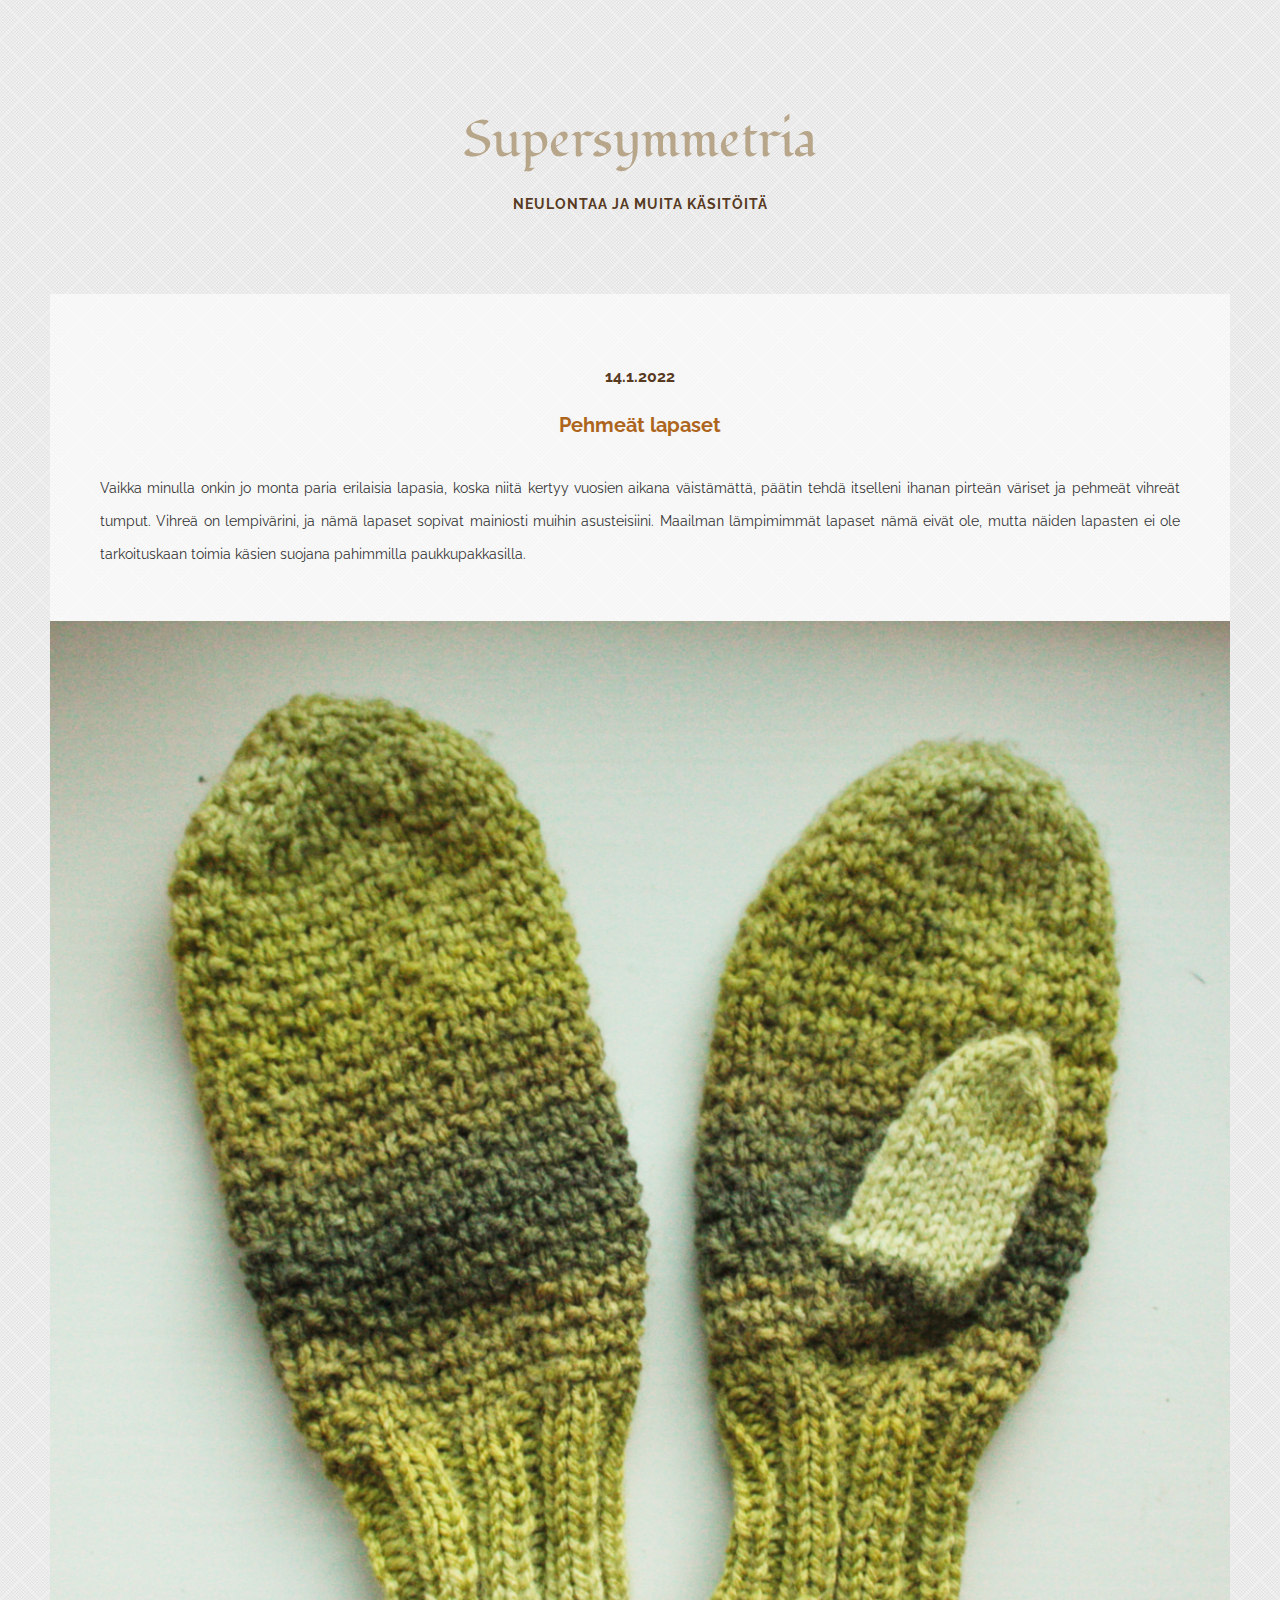
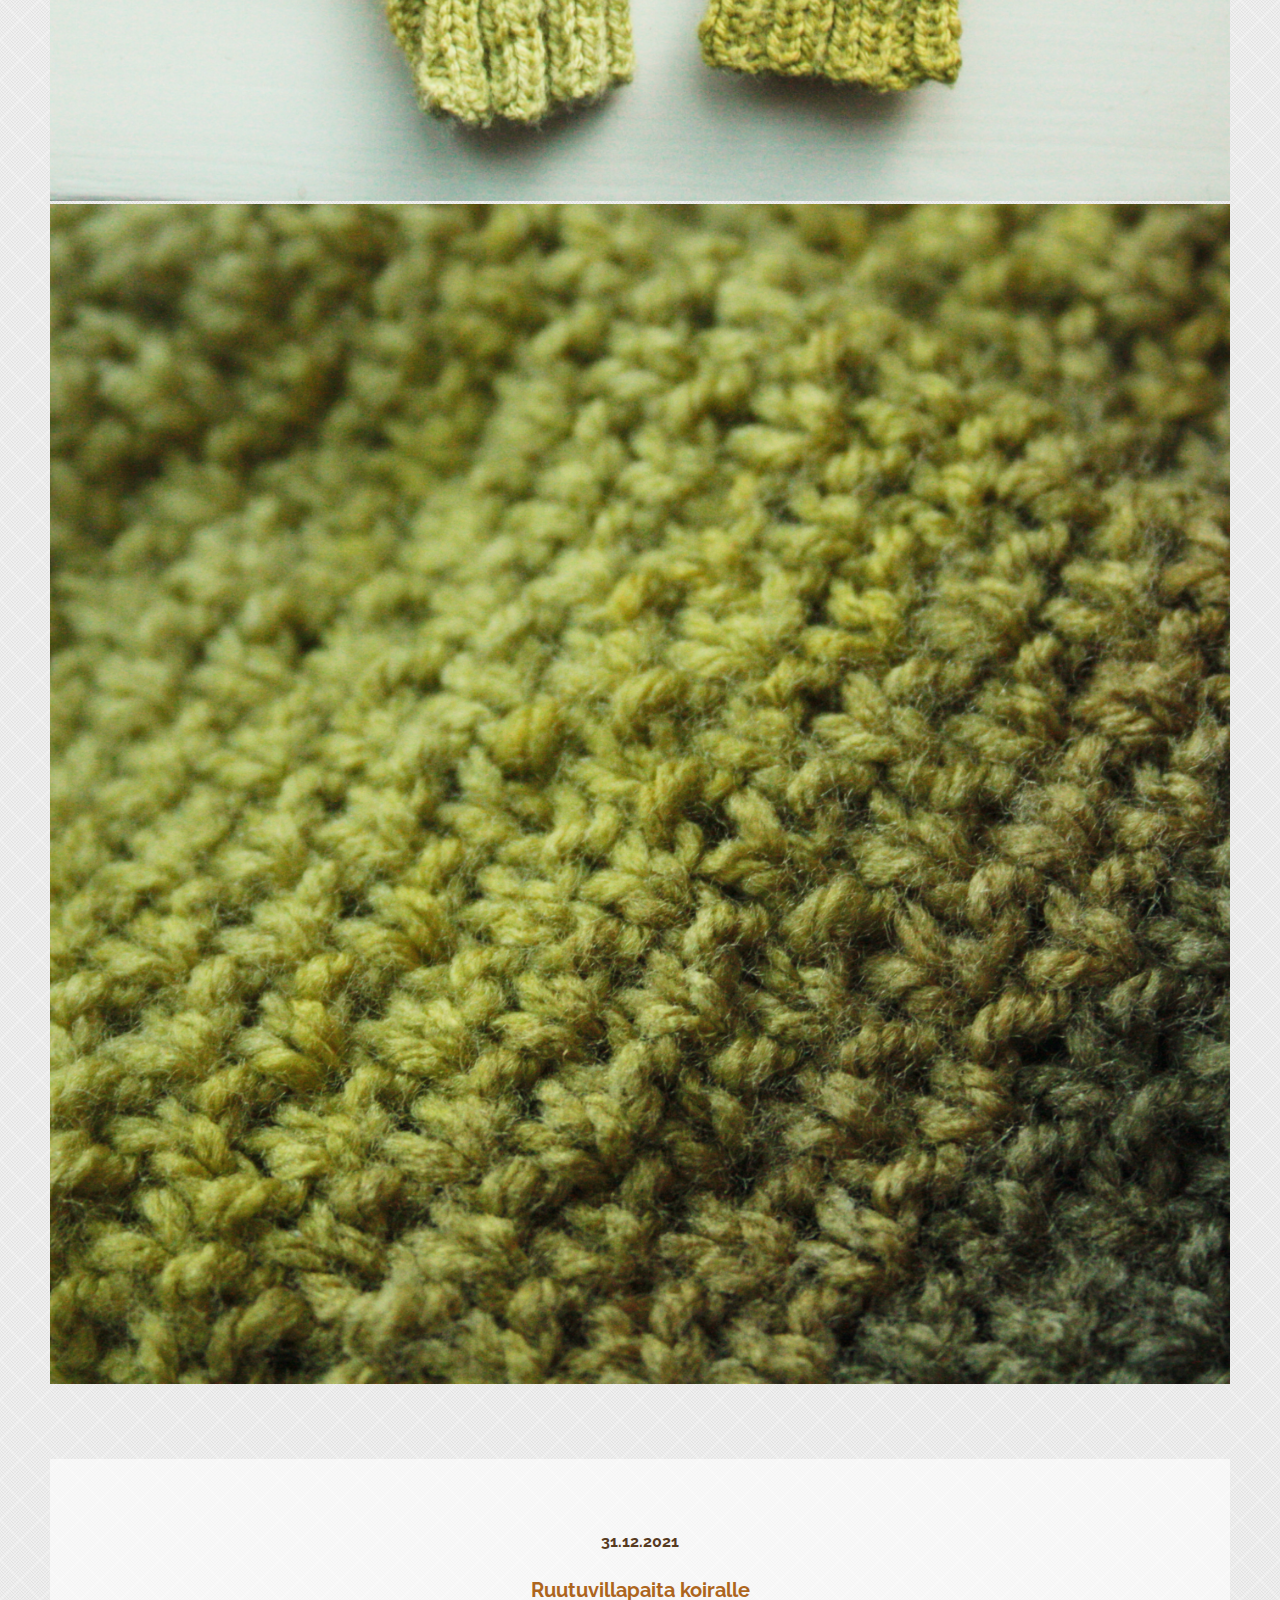
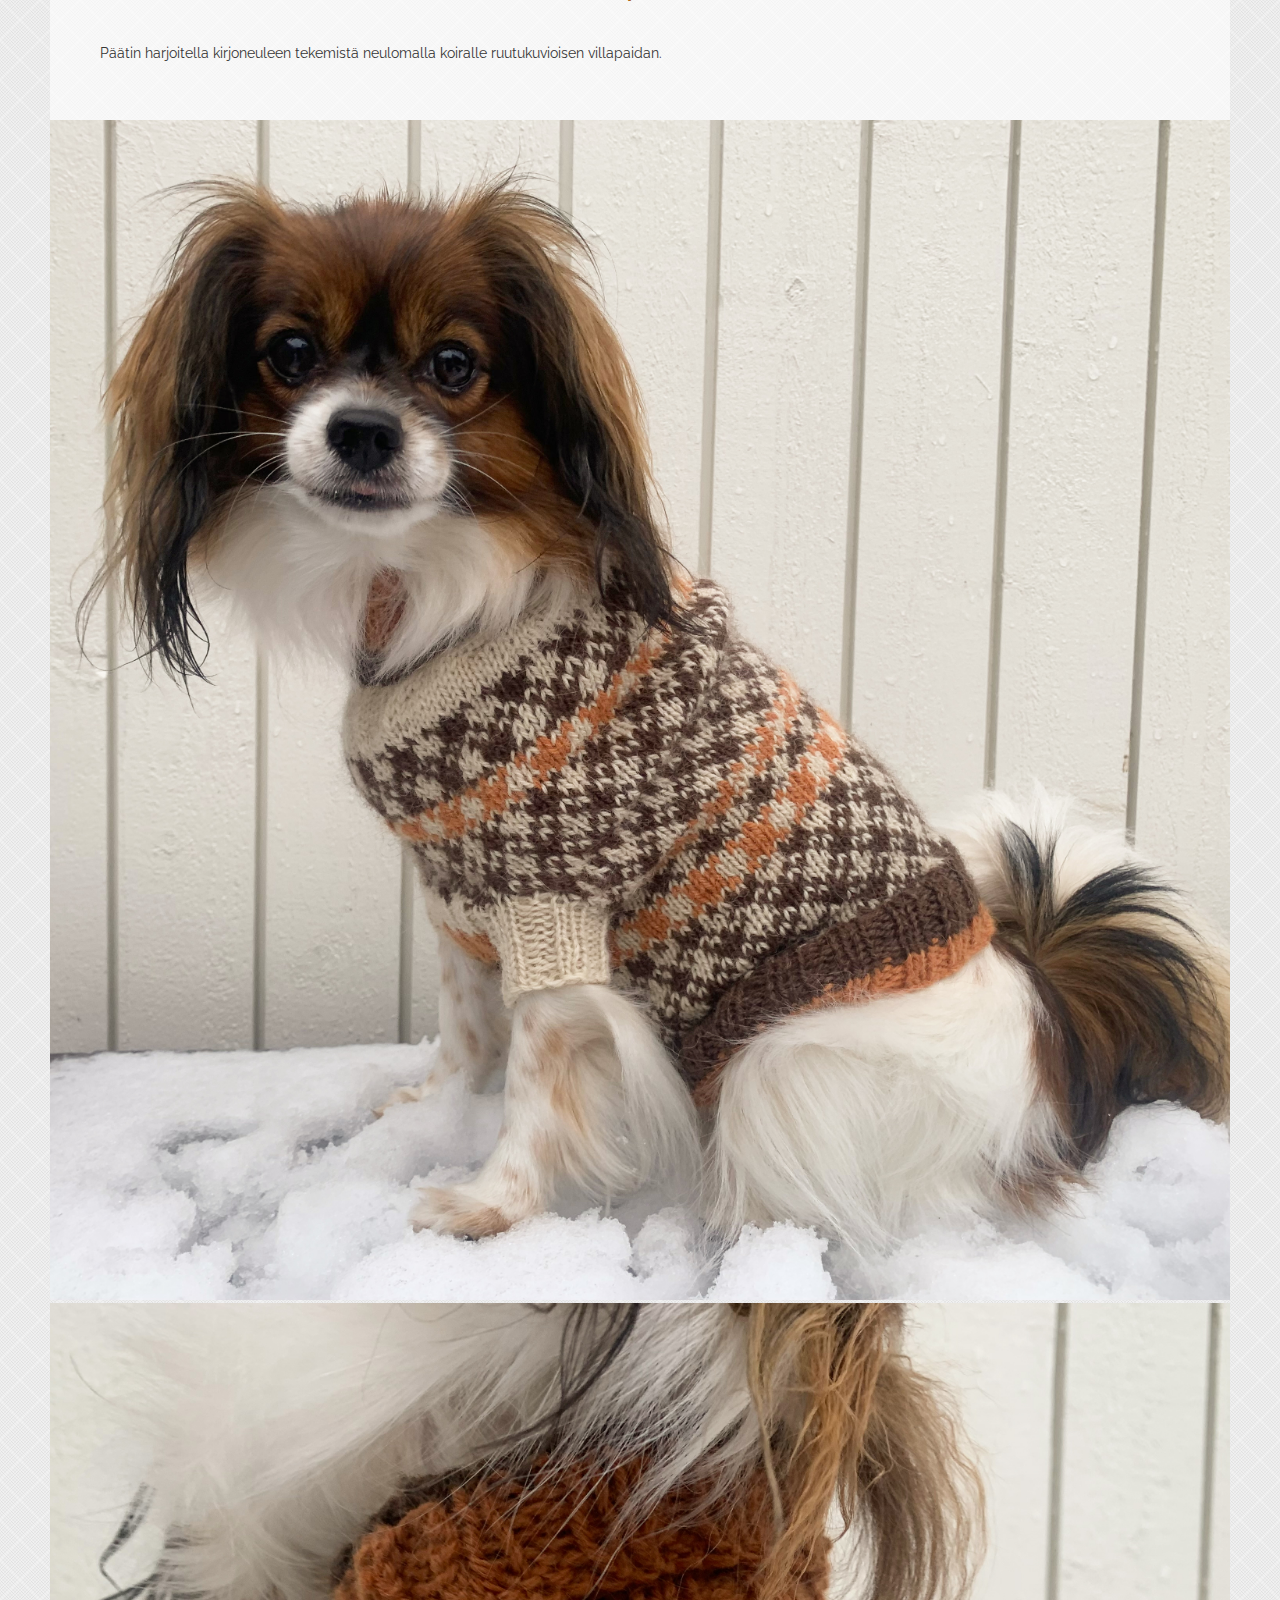
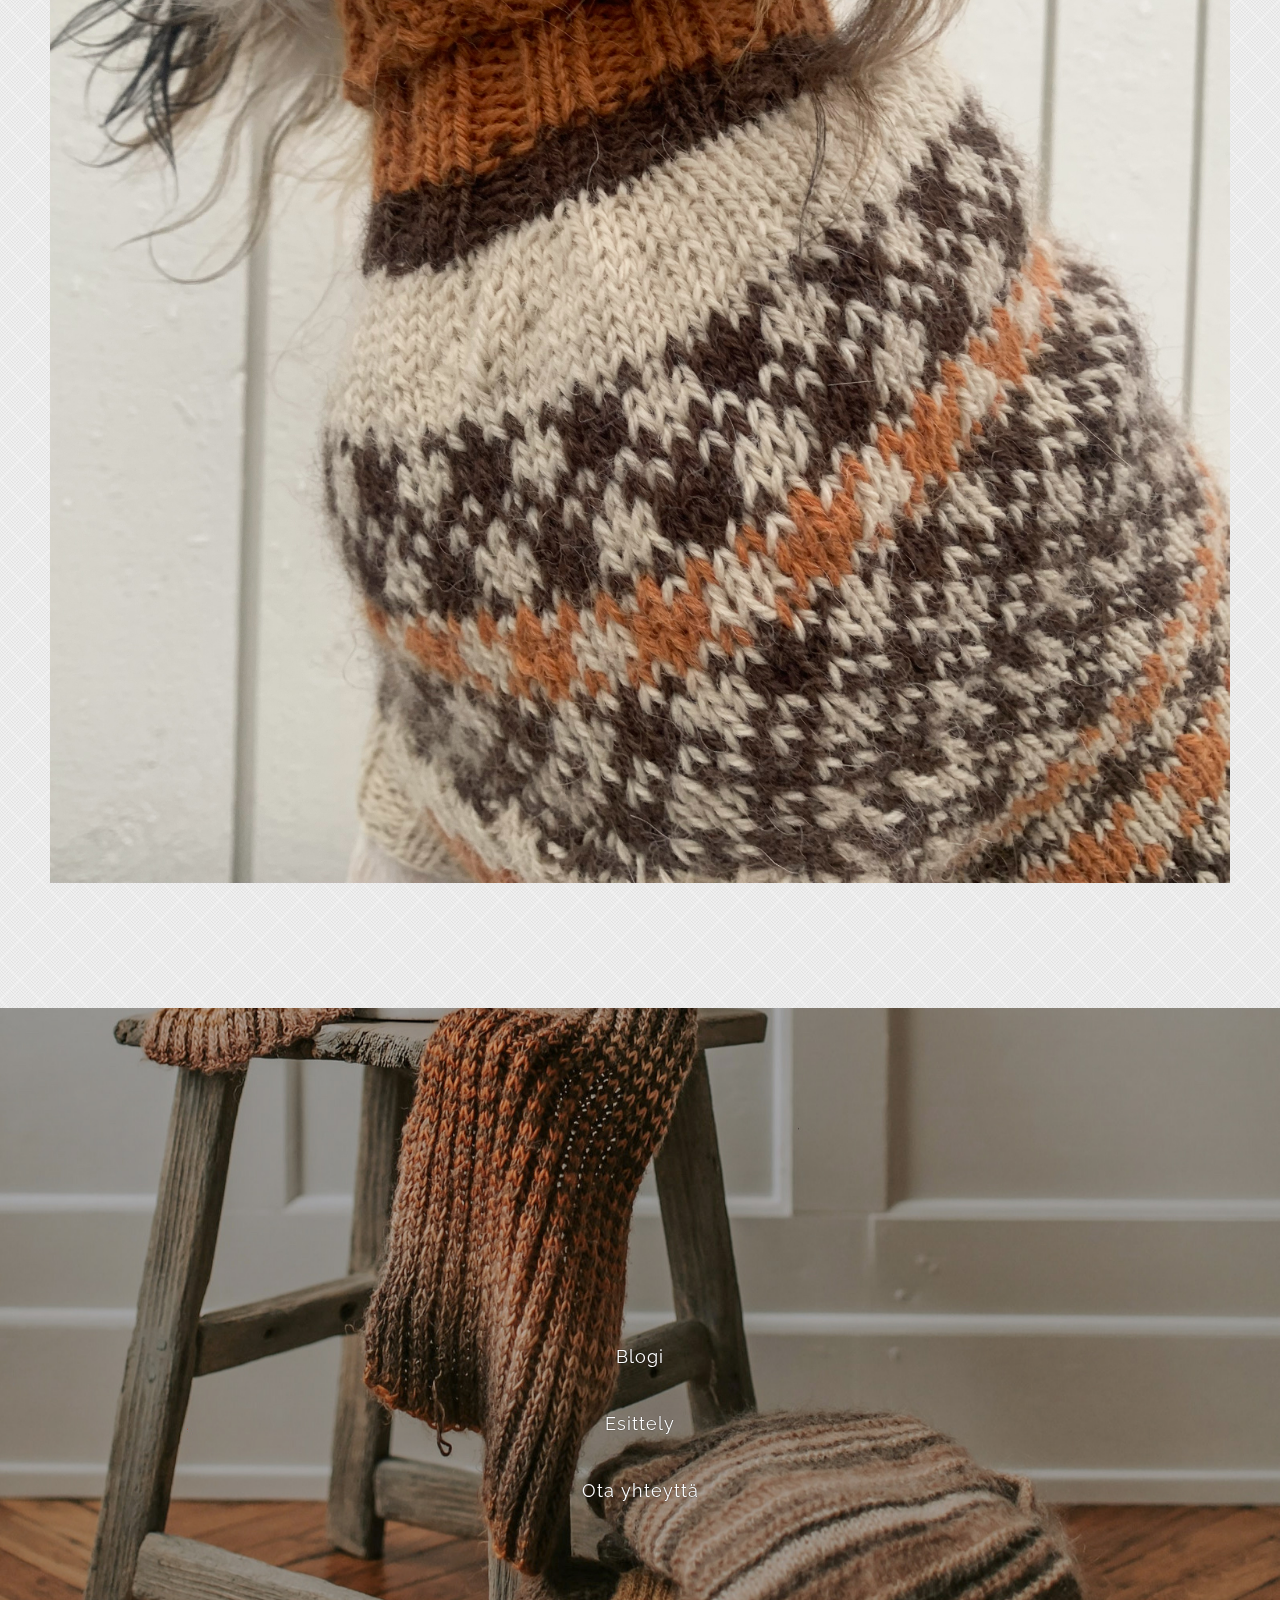
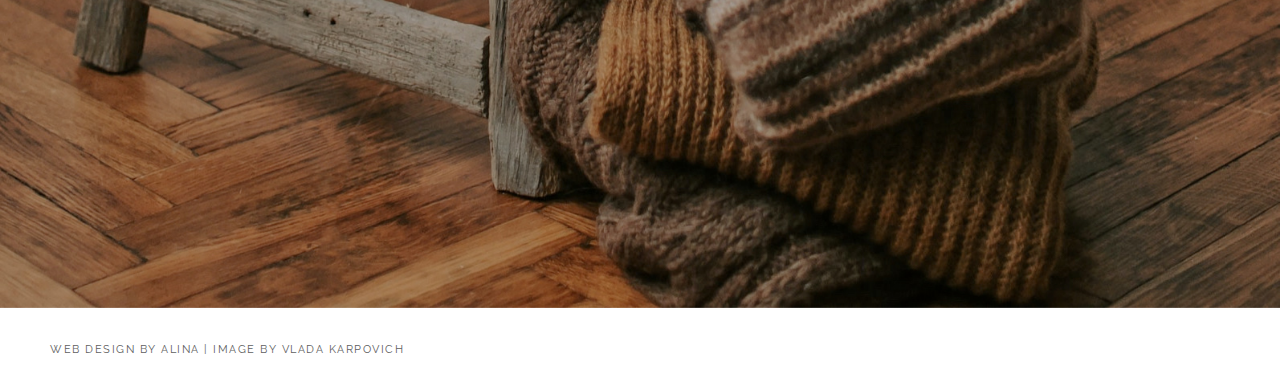
==== index.html @ 0f614971 "Lapaset lisätty" ====
<!DOCTYPE html>
<html>
<head>
  <meta charset="utf-8">
    <title>Supersymmetria</title>
        <meta name="viewport" content="width=device-width, initial-scale=1.0">
        <link rel="stylesheet" href="https://stackpath.bootstrapcdn.com/bootstrap/4.1.0/css/bootstrap.min.css" integrity="sha384-9gVQ4dYFwwWSjIDZnLEWnxCjeSWFphJiwGPXr1jddIhOegiu1FwO5qRGvFXOdJZ4" crossorigin="anonymous">

        <!-- Bootstrap core CSS -->
        <link href="vendor/bootstrap/css/bootstrap.min.css" rel="stylesheet">
        <link rel="stylesheet" type="text/css" href="style.css">

        <!-- Fonts from Google Fonts -->
        <link href="https://fonts.googleapis.com/css2?family=Raleway:wght@300&display=swap" rel="stylesheet">
        <link href="https://fonts.googleapis.com/css2?family=Yeseva+One&display=swap" rel="stylesheet">
        <link href="https://fonts.googleapis.com/css2?family=Fondamento&display=swap" rel="stylesheet">

</head>
<body>


  <article>

      <div class="container-fluid">

          <div class="row">

            <div class="mob col-md-12">
              <ul>
                <li><a href="https://alinaenni.github.io/supersymmetria/">Blogi</a></li><li><a href="https://alinaenni.github.io/supersymmetria/esittely.html">Esittely</a></li><li><a href="https://alinaenni.github.io/supersymmetria/yhteys.html">Ota yhteyttä</a></li>
              </ul>
            </div>

              <div class="col-md-8 surround">

                <div class="title-box">
                        <h1>Supersymmetria</h1>
                        <h2>neulontaa ja muita käsitöitä</h2>
                </div>

                  <div class="content-section">

                    <div class="contentbox">

                    <h3>14.1.2022</h3>
                    <h1><a href="">Pehmeät lapaset</a></h1>

                    Vaikka minulla onkin jo monta paria erilaisia lapasia, koska niitä kertyy vuosien aikana väistämättä,
                    päätin tehdä itselleni ihanan pirteän väriset ja pehmeät vihreät tumput. Vihreä on lempivärini, ja nämä
                    lapaset sopivat mainiosti muihin asusteisiini. Maailman lämpimimmät lapaset nämä eivät ole, mutta
                    näiden lapasten ei ole tarkoituskaan toimia käsien suojana pahimmilla paukkupakkasilla.

                  </div>
                  <div class="row pics">
                      <div class="picbox col-md-6"><img src="mitts1.jpg"></div>
                      <div class="picbox col-md-6"><img src="mitts2.jpg"></div>
                  </div>


                    <div class="contentbox">
                    <h3>31.12.2021</h3>
                    <h1><a href="">Ruutuvillapaita koiralle</a></h1>

                    Päätin harjoitella kirjoneuleen tekemistä neulomalla koiralle ruutukuvioisen villapaidan.

                  </div>
                  <div class="row pics">
                      <div class="picbox col-md-6"><img src="dog1.jpg"></div>
                      <div class="picbox col-md-6"><img src="dog2.jpg"></div>
                  </div>


                  <!--<div class="contentbox new">
                    <h3>20.12.2021</h3>
                    <h1>Ensimmäiset kirjoneulesukkani</h1>
                    Lorem ipsum dolor sit amet, omnes singulis ne eos. Salutatus honestatis ad pri, te pri adhuc
                    feugait eloquentiam, vero iudicabit assueverit ut cum. At nec splendide maiestatis complectitur,
                    viderer disputationi quo ad. Usu vidit apeirian at. Et eros invenire eos, pro mandamus intellegam
                    ut. Veniam equidem consetetur vis no, eos odio deseruisse ne. Pro alii sint te, id his audiam
                    nusquam. Dicit assentior dissentias ad pri, ius te civibus
                    petentium elaboraret, nonumes suavitate euripidis at mel.
                  </div>
                  <div class="row pics">
                      <div class="picbox col-md-6"><img src="green.jpg"></div>
                      <div class="picbox col-md-6"><img src="greentwo.jpg"></div>
                  </div>-->


                  <!--<div class="contentbox new">
                    <h3>10.10.2021</h3>
                    <h1>Muurahaisenpolkua sukanvarressa</h1>

                    Nämä sukat tein syntymäpäivälahjaksi, joten yritin parhaani olla mahdollisimman huolellinen
                    tiukasta aikataulusta huolimatta.

                    <h4 class="button">Lue lisää</h4>

                    <p class="this">
                      Väriksi valikoitui mukavan tumma vihreä sävy, ja lankana oli Novitan
                      Isoveli (puikkosuositus 5-6). Sukkien resoriksi tein helppoa ja perinteistä joustinneuletta, ja sitten
                      aloitin tekemään varteen muurahaisenpolkua. Kyseinen pintaneule on yksinkertaisempaa toteuttaa kuin uskoisikaan,
                      ja lopputuloksena on hauskalta näyttävä röpölöinen pinta, joka kiinnittää katseen. Kantapää on näissä sukissa
                      vahvistettua neuletta, ja muurahaisenpolku jatkuu sukkien päälliosassa varpaisiin asti. Itse olen todella
                      tyytyväinen sukkien väriin ja muurahaisenpolkuuni, ja sukat taisivat olla mieluinen lahja myös syntymäpäiväsankarille.
                    </p>

                  </div>-->

                  <!--<div class="row pics">
                      <div class="picbox col-md-6"><img src="green.jpg"></div>
                      <div class="picbox col-md-6"><img src="greentwo.jpg"></div>
                  </div>-->

                  </div>
              </div>


                <div class="col-md-4 collapse show">

                  <div class="sidebar-section">

                  <div class="sidebar-item">
                    <div class="make-me-sticky">

                      <nav class="navbar navbar-expand-md">
                          <div class="navi collapse navbar-collapse">
                            <ul>
                              <li><a href="https://alinaenni.github.io/supersymmetria/">Blogi</a></li>
                              <li><a href="https://alinaenni.github.io/supersymmetria/esittely.html">Esittely</a></li>
                              <li><a href="https://alinaenni.github.io/supersymmetria/yhteys.html">Ota yhteyttä</a></li>
                            </ul>
                          </div>
                      </nav>

                    </div>
                  </div>

                </div>
              </div>


          </div>
      </div>

  </article>

  <footer>
  Web design by <a href="https://alinaenni.github.io/hello/" target="_blank">Alina</a>
  | Image by <a href="https://www.pexels.com/@vlada-karpovich" target="_blank">Vlada Karpovich</a>

  </footer>
<!-- Note: The sticky sidebar framework of this design is Copyright (c) 2020 by Nicholas Cerminara
(https://codepen.io/ncerminara/pen/eKNROb)

Permission is hereby granted, free of charge, to any person obtaining a copy of this software and associated
documentation files (the "Software"), to deal in the Software without restriction, including without limitation
the rights to use, copy, modify, merge, publish, distribute, sublicense, and/or sell copies of the Software,
and to permit persons to whom the Software is furnished to do so, subject to the following conditions:
The above copyright notice and this permission notice shall be included in all copies or substantial portions
of the Software. THE SOFTWARE IS PROVIDED "AS IS", WITHOUT WARRANTY OF ANY KIND, EXPRESS OR IMPLIED, INCLUDING
BUT NOT LIMITED TO THE WARRANTIES OF MERCHANTABILITY, FITNESS FOR A PARTICULAR PURPOSE AND NONINFRINGEMENT.
IN NO EVENT SHALL THE AUTHORS OR COPYRIGHT HOLDERS BE LIABLE FOR ANY CLAIM, DAMAGES OR OTHER LIABILITY,
WHETHER IN AN ACTION OF CONTRACT, TORT OR OTHERWISE, ARISING FROM, OUT OF OR IN CONNECTION WITH THE SOFTWARE
OR THE USE OR OTHER DEALINGS IN THE SOFTWARE.-->

<script src="https://ajax.googleapis.com/ajax/libs/jquery/3.5.1/jquery.min.js"></script>
<script>
$(document).ready(function(){
  $(".button").click(function(){
    $(".this").slideToggle();
  });
});
</script>

</body>
</html>
---- style.css ----
/* Background patterns from Toptal Subtle Patterns */

body {
  background-image:url('check.png');
  background-repeat: repeat;
  background-size: 40px;
  font-family: 'Raleway', sans-serif;
  font-size: 14px;
  margin: auto;
  padding: 0px;
  box-sizing: border-box;
}
.this {
  display: none;
}
.pics {
  margin: 0 0 8vh 0;
  padding: 0px;
}
.picbox {
  padding: 0px;
  box-sizing: border-box;
}
.picbox img {
  width: 100%;
}
strong {
  color: #ad651d;
}
a {
  color: #14613c;
  text-decoration: none;
}
a:hover {
  text-decoration: none;
  color: #14613c;
}
.collapse {
  padding: 0px;
}
.show {
  padding: 0px;
}
.sidebar-section {
  background-image:url('statue.jpg');
  background-repeat: no-repeat;
  background-size: cover;
  background-position: bottom;
  width: 100%;
  height: 100vh;
  left: 0;
  top: 0;
  right: 0;
  padding: 0px;
  position: -webkit-sticky;
  position: sticky;
  box-sizing: border-box;
}
.sidebar-item {
  position: absolute;
	top: 0;
	left: 0;
	width: 100%;
  height: 100%;
  color: #4d4d4d;
  padding: 0px;

	/* Position the items */
	// &:nth-child(2) { top: 25%; }
	// &:nth-child(3) { top: 50%; }
	// &:nth-child(4) { top: 75%; }
}
.make-me-sticky {
  position: -webkit-sticky;
	position: sticky;
	top: 20vh;
	left: 0;
  padding: 0px;
  box-sizing: border-box;
}
nav.navbar {
  margin: 0px;
  padding: 0px;
  left: 0;
  margin-top: 35vh;
}
.navi ul {
  list-style: none;
  text-align: center;
  width: 100%;
  padding: 0px;
  margin-top: 0vh;
}
.navi li {
  padding: 0px;
  margin: 0px;
}
.navi li a {
  width: 100%;
  display: block;
  text-align: center;
  color: #fff;
  font-size: 1.1rem;
  padding: 23px 0px 23px 0px;
  font-family: 'Raleway';
  text-decoration: none;
  text-transform: none;
  font-weight: normal;
  letter-spacing: 1px;
  -webkit-transition-duration: 0.5s; /* Safari */
  transition-duration: 0.8s;
  text-shadow: 0px 0px 1px #000;
}
.navi li a:hover {
  color: #fff;
  text-decoration: none;
  background: rgba(255,255,255,0.3);
  text-shadow: 0px 0px 1px #000;
}
.surround {
  padding: 0px;
  background: transparent;
  box-sizing: border-box;
  left: 0;
}
.content-section {
  text-align: justify;
  background: transparent;
  box-sizing: border-box;
  padding: 0px 50px 50px 50px;
}
.contentbox {
  background-color: rgba(255,255,255,0.6);
  padding: 50px;
  box-sizing: border-box;
  text-align: justify;
  line-height: 33px;
  color: #363636;
  margin-right: 0px;
  font-weight: normal;
  font-family: 'Raleway';
}
.contentbox.new {
  margin-top: 40px;
}
.contentbox.new.some {
  background-color: #f7ebee;
  background-image:url('net.png');
  background-repeat: repeat;
}
article {
  background: transparent;
  padding: 0px;
  margin: 0px;
  box-sizing: border-box;
}
.title-box {
  text-align: center;
  padding: 70px;
  box-sizing: border-box;
}
.title-box h1 {
  font-family: 'Fondamento', cursive;
  color: #b8a68a;
  font-size: 3.2rem;
  margin-bottom: 20px;
  text-transform: none;
  font-weight: normal;
}
.title-box h2 {
  font-size: 0.9rem;
  font-family: 'Raleway';
  color: #573a1f;
  margin-top: 0px;
  letter-spacing: 1px;
  text-transform: uppercase;
}
.content-section h1 {
  margin-bottom: 30px;
  font-size: 20px;
  font-weight: bold;
  text-transform: none;
  font-family: 'Raleway';
  color: #ad651d;
  text-align: center;
}
.content-section h3 {
  font-size: 16px;
  color: #573a1f;
  font-family: 'Raleway';
  text-align: center;
}
.content-section h4 {
  font-size: 14px;
  text-align: center;
  font-family: 'Raleway';
  font-weight: bold;
  text-transform: uppercase;
  margin-top: 20px;
  margin-bottom: 0px;
  color: #ad651d;
}
h1 a {
  color: #ad651d;
  text-decoration: none;
}
h1 a:hover {
  color: #ad651d;
}
h4 a {
  color: #ad651d;
  text-decoration: underline;
}
h4 a:hover {
  color: #ad651d;
  text-decoration: underline;
}
footer {
  background-color: #fff;
  width: 100%;
  box-sizing: border-box;
  color: #5e5e5e;
  text-align: left;
  padding: 35px 0px 35px 50px;
  bottom: 0px;
  position: relative;
  font-family: 'Raleway', sans-serif;
  text-transform: uppercase;
  font-size: 11px;
  letter-spacing: 1.5px;
}
footer a {
  color: #5e5e5e;
}
footer a:hover {
  color: #5e5e5e;
}
.contentbox.new.some h1 {
  color: #c2b6ba;
}
.mobile {
  display: none;
  width: 0px;
}
.mob {
  display: none;
}
@media only screen and (max-width: 768px) {
.mobile {
    background-color: rgba(0,0,0,0.8);
    display: block;
    width: 100%;
    height: 7%;
    padding: 0.5% 0px 0px 2.5%;
    position: fixed;
    overflow-x: hidden;
    z-index: 1;
    border-bottom: 1px solid rgba(0,0,0,0.2);
  }
  .mob {
    display: block;
    background-color: rgba(255,255,255,0.8);
    padding: 0px;
    text-align: center;
    box-sizing: border-box;
    top: 0px;
    position: sticky;
    position: -webkit-sticky;
    z-index: 1;
  }
  .mob ul {
    background-color: rgba(184,166,138,0.7);
    width: 100%;
    padding: 0px;
    margin: 0px;
  }
  .mob li {
    display: inline-block;
    margin: 0px;
    padding: 20px;
    width: 33%;
  }
  .mob a {
    color: #573a1f;
    font-weight: bold;
    text-transform: none;
    font-size: 1rem;
    letter-spacing: 1px;
  }
  li.normal {
    border-bottom:1px solid rgba(255,255,255,0.05);
  }
  .contentbox {
    padding: 30px;
    box-sizing: border-box;
  }
  .contentbox.new {
    margin-top: 5vh;
  }
  .content-section {
    padding: 0 0 5vh 0;
  }
  .title-box {
    text-align: center;
    padding: 15vh 0 15vh 0;
    box-sizing: border-box;
  }
  .title-box h1 {
    font-size: 3.5rem;
    margin-bottom: 1.2rem;
  }
  .title-box h2 {
    font-size: 1rem;
    letter-spacing: 1px;
  }
  .sidebar-section {
    background-position: center;
    width: 100%;
    height: 60vh;
  }
}
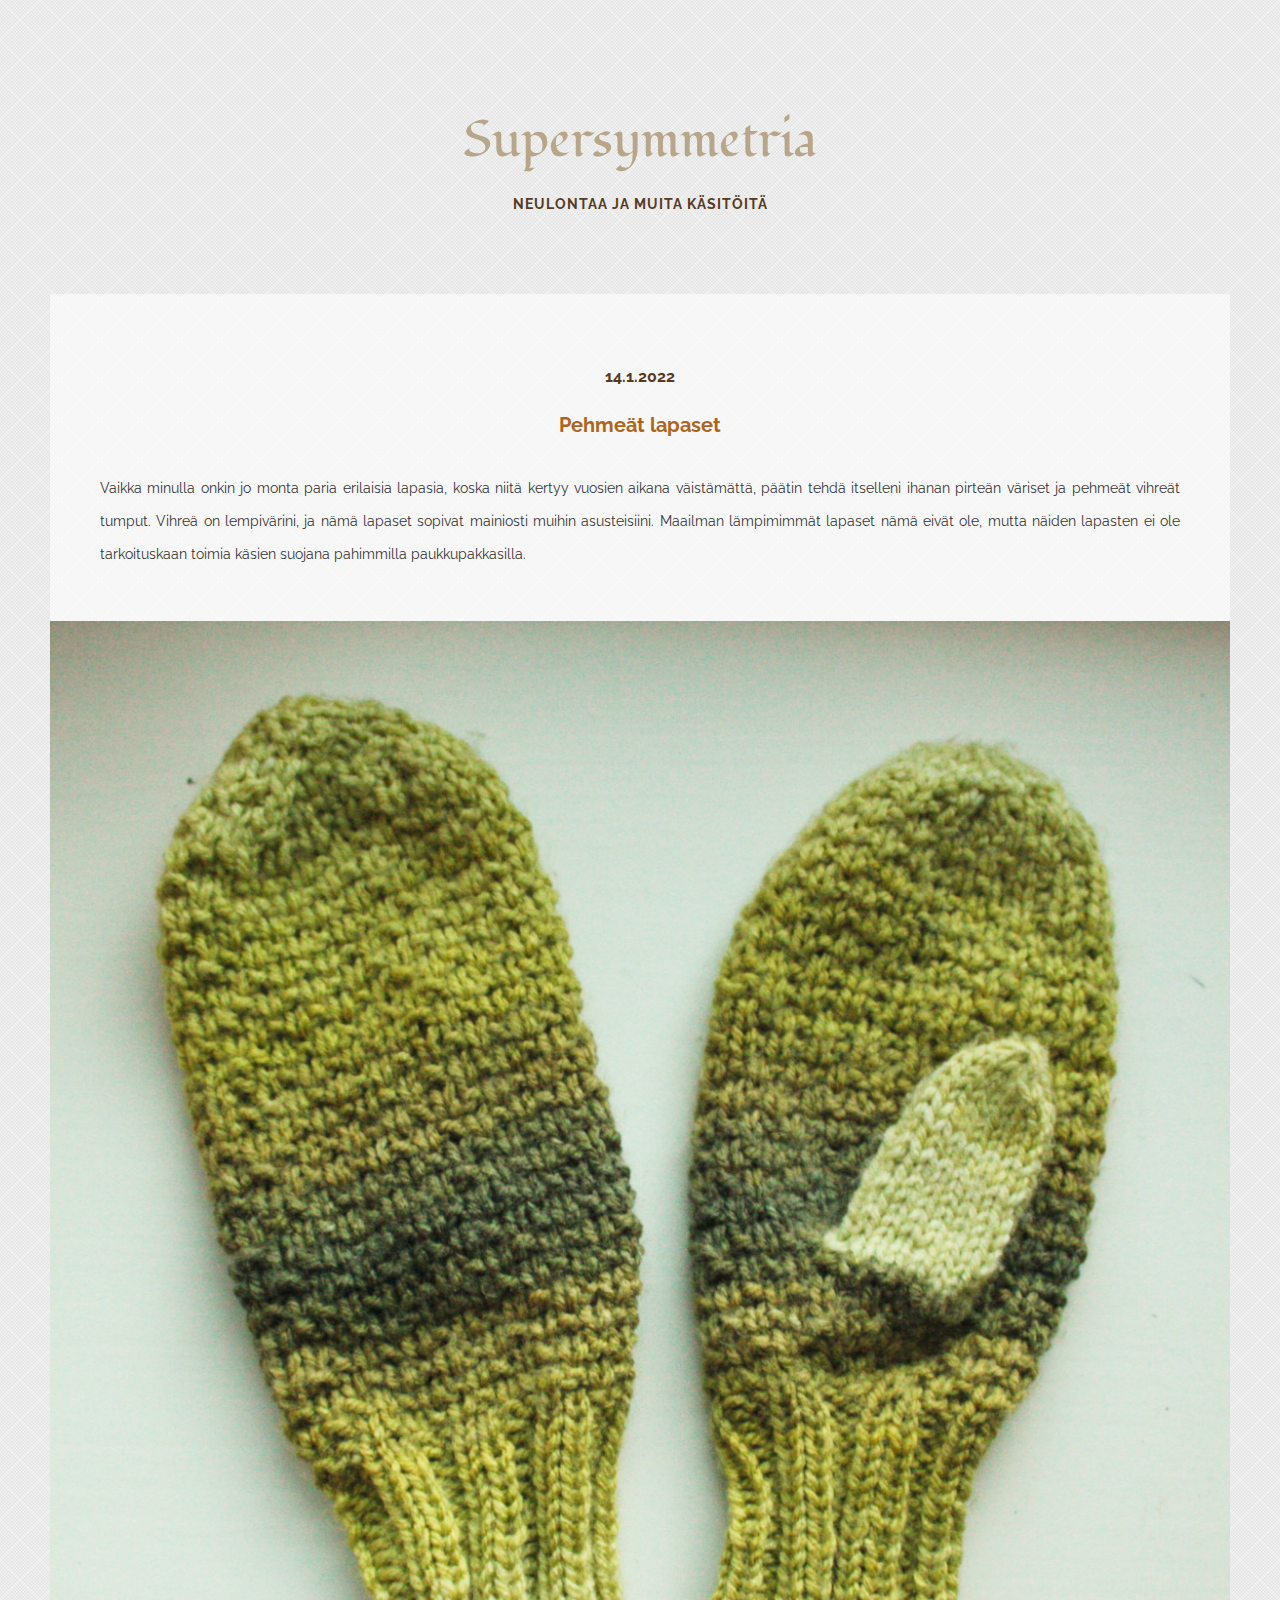
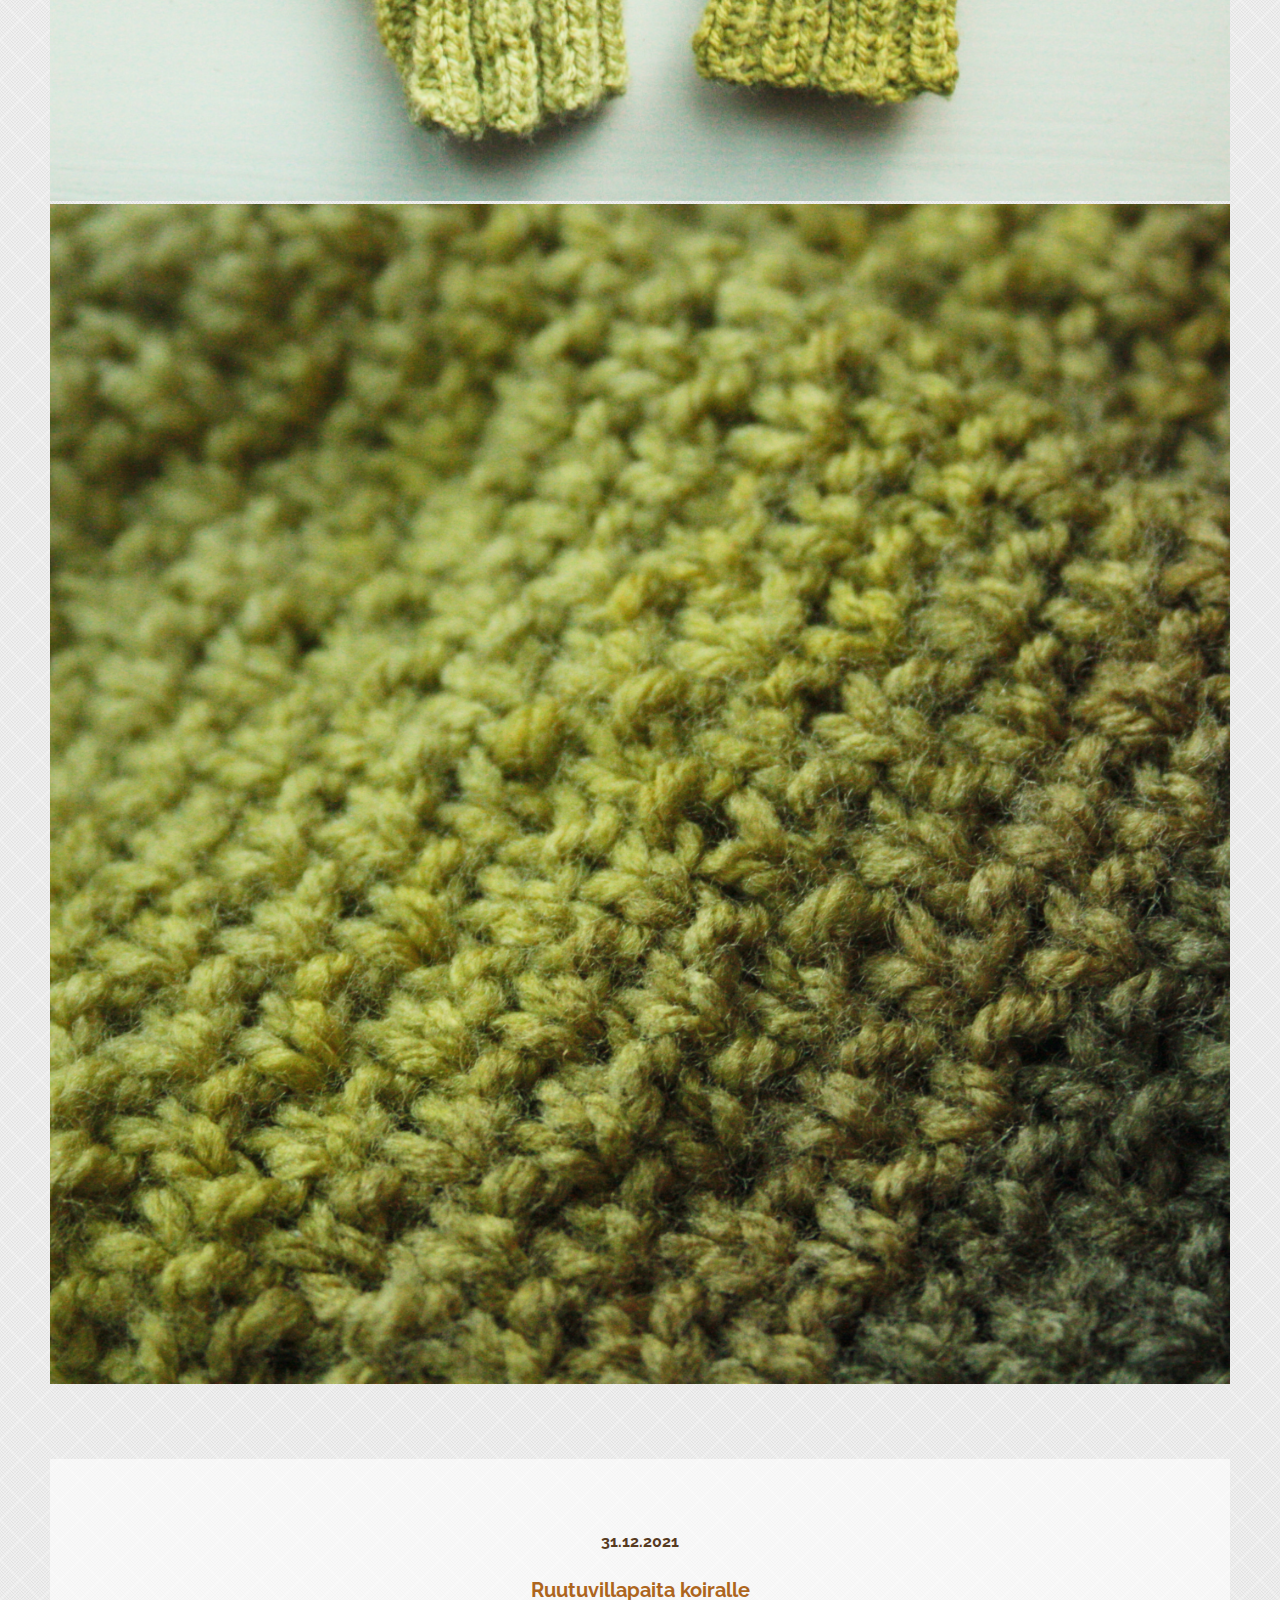
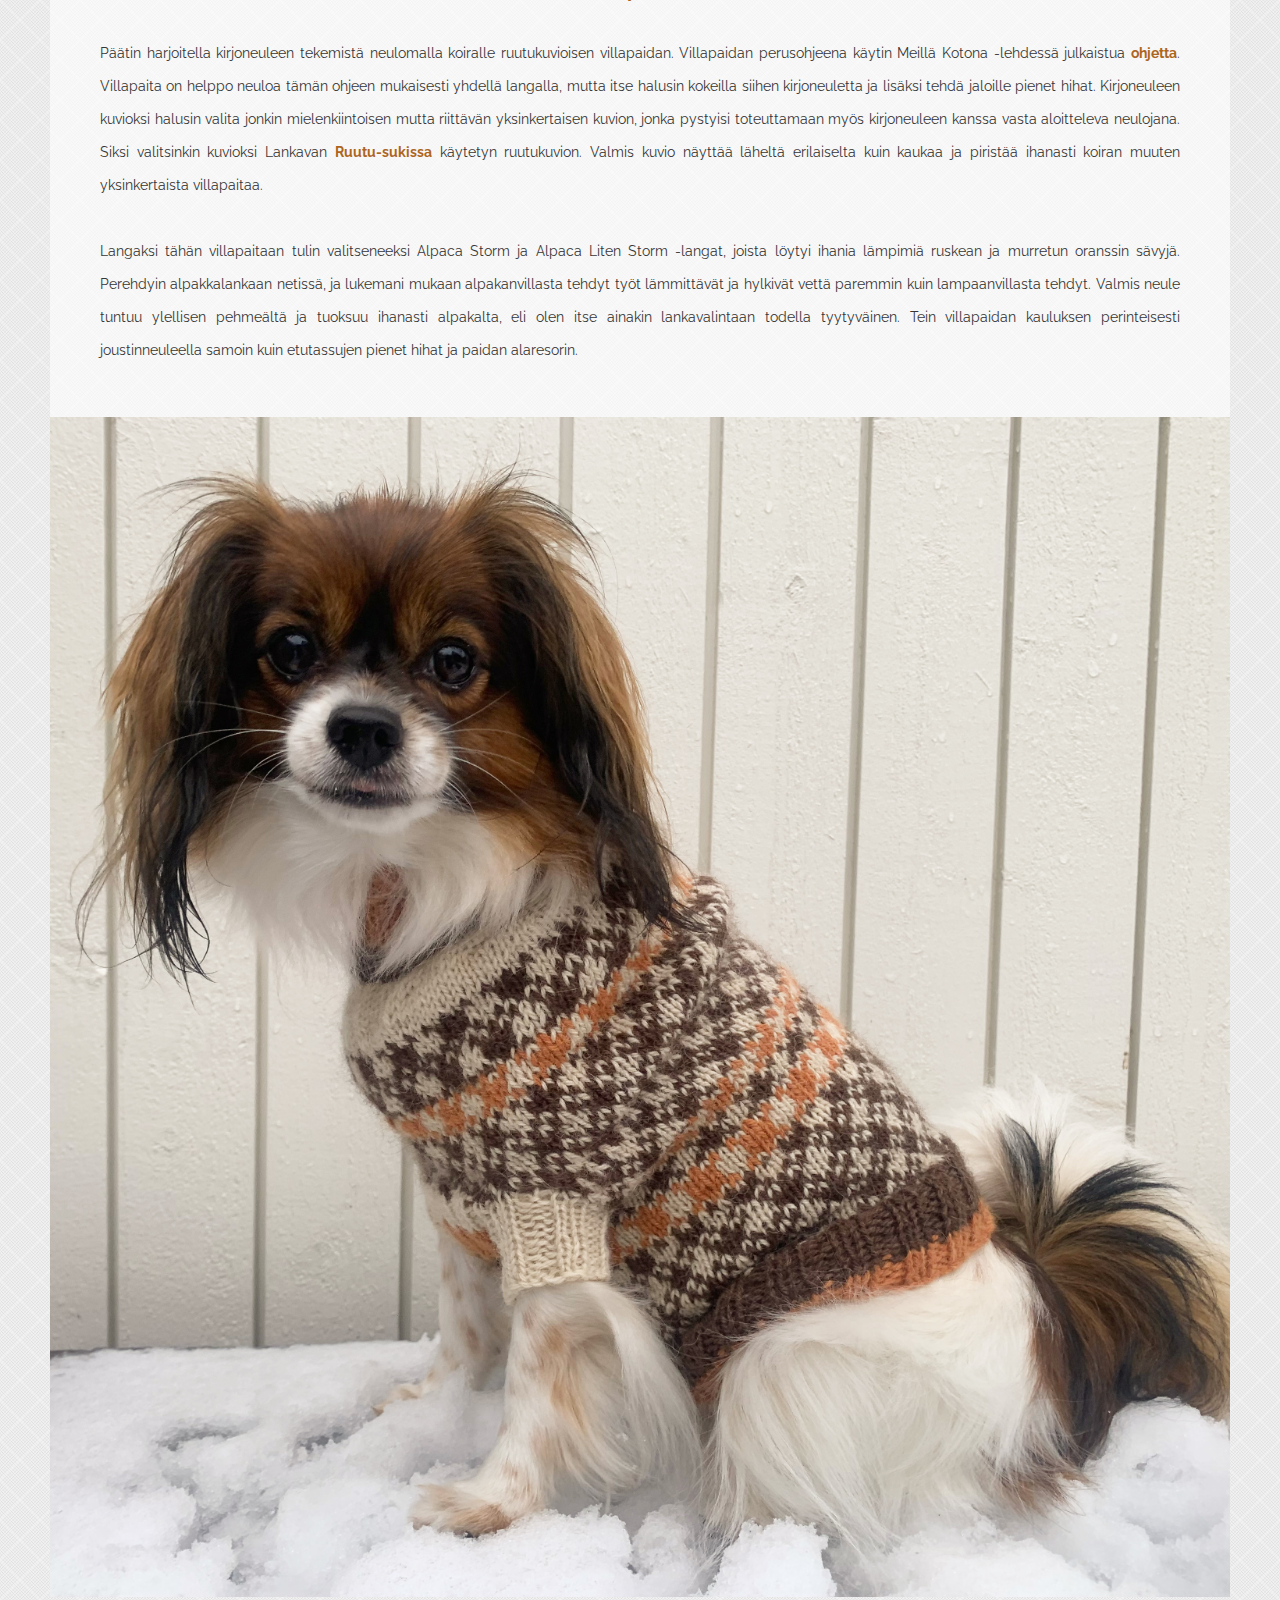
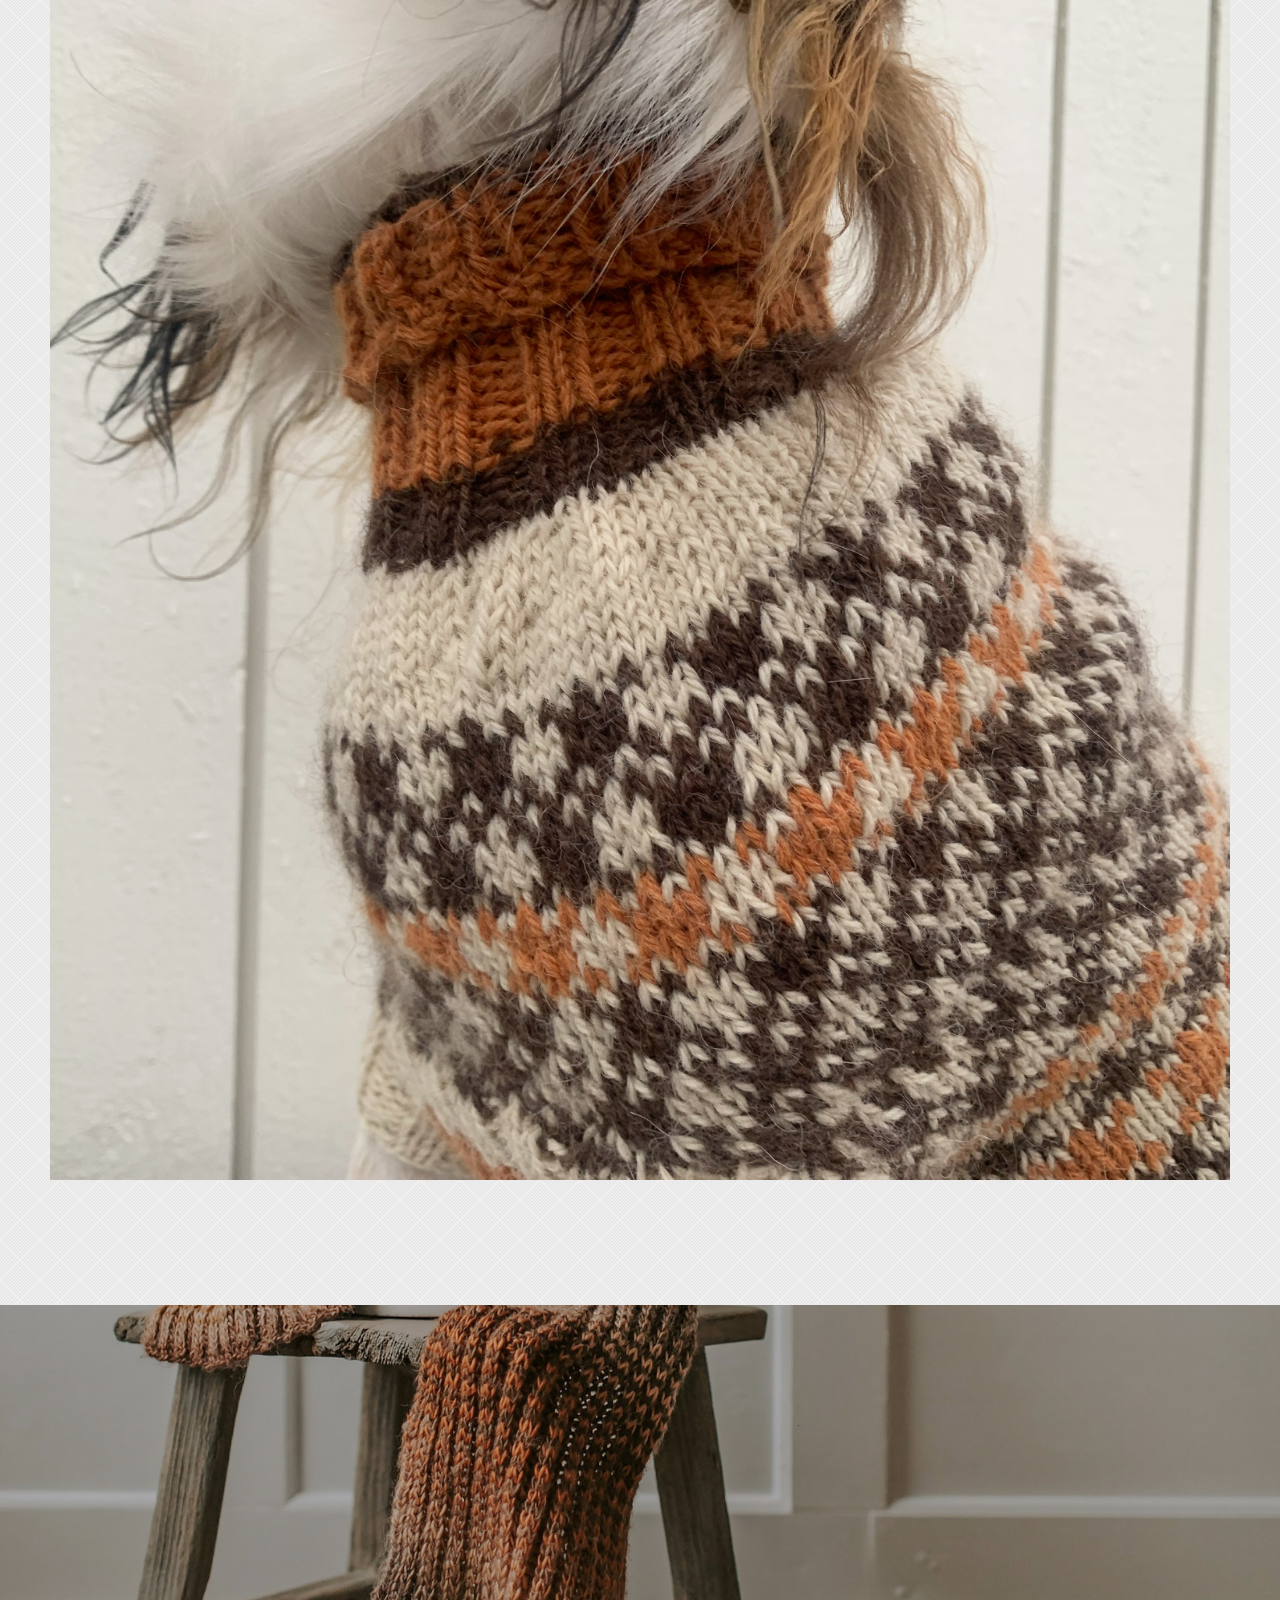
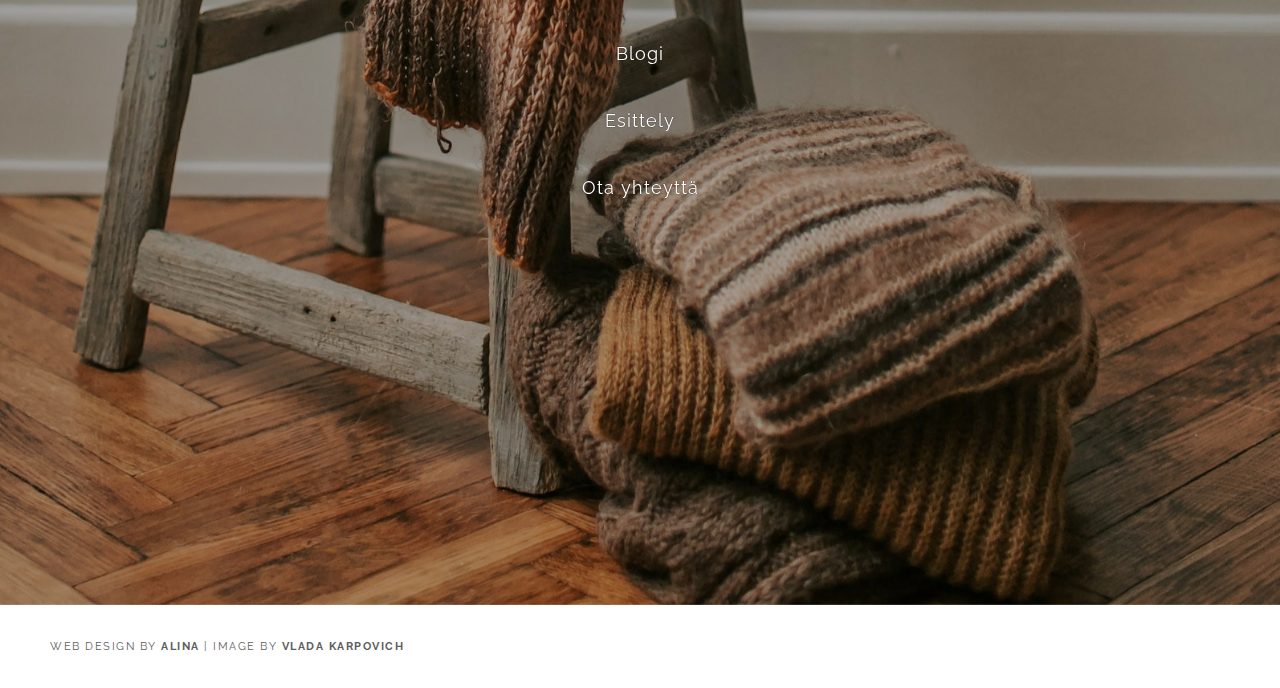
==== commit ae4b476c: "Villapaita-teksti lisätty" ====
--- a/index.html
+++ b/index.html
@@ -43,7 +43,7 @@
                     <div class="contentbox">
 
                     <h3>14.1.2022</h3>
-                    <h1><a href="">Pehmeät lapaset</a></h1>
+                    <h1>Pehmeät lapaset</h1>
 
                     Vaikka minulla onkin jo monta paria erilaisia lapasia, koska niitä kertyy vuosien aikana väistämättä,
                     päätin tehdä itselleni ihanan pirteän väriset ja pehmeät vihreät tumput. Vihreä on lempivärini, ja nämä
@@ -59,9 +59,21 @@
 
                     <div class="contentbox">
                     <h3>31.12.2021</h3>
-                    <h1><a href="">Ruutuvillapaita koiralle</a></h1>
+                    <h1>Ruutuvillapaita koiralle</h1>
 
-                    Päätin harjoitella kirjoneuleen tekemistä neulomalla koiralle ruutukuvioisen villapaidan.
+                    Päätin harjoitella kirjoneuleen tekemistä neulomalla koiralle ruutukuvioisen villapaidan. Villapaidan perusohjeena
+                    käytin Meillä Kotona -lehdessä julkaistua <a href="https://www.meillakotona.fi/artikkelit/koiran-villapaita">ohjetta</a>.
+                    Villapaita on helppo neuloa tämän ohjeen mukaisesti yhdellä langalla, mutta itse halusin kokeilla siihen kirjoneuletta ja
+                    lisäksi tehdä jaloille pienet hihat. Kirjoneuleen kuvioksi halusin valita jonkin mielenkiintoisen mutta riittävän yksinkertaisen
+                    kuvion, jonka pystyisi toteuttamaan myös kirjoneuleen kanssa vasta aloitteleva neulojana. Siksi valitsinkin kuvioksi Lankavan
+                    <a href="https://www.lankava.fi/fi/ohje-ruutu-villasukat/">Ruutu-sukissa</a> käytetyn ruutukuvion. Valmis kuvio näyttää
+                    läheltä erilaiselta kuin kaukaa ja piristää ihanasti koiran muuten yksinkertaista villapaitaa.
+
+                    <br><br>Langaksi tähän villapaitaan tulin valitseneeksi Alpaca Storm ja Alpaca Liten Storm -langat, joista löytyi ihania
+                    lämpimiä ruskean ja murretun oranssin sävyjä. Perehdyin alpakkalankaan netissä, ja lukemani mukaan alpakanvillasta tehdyt
+                    työt lämmittävät ja hylkivät vettä paremmin kuin lampaanvillasta tehdyt. Valmis neule tuntuu ylellisen pehmeältä ja tuoksuu
+                    ihanasti alpakalta, eli olen itse ainakin lankavalintaan todella tyytyväinen. Tein villapaidan kauluksen perinteisesti
+                    joustinneuleella samoin kuin etutassujen pienet hihat ja paidan alaresorin.
 
                   </div>
                   <div class="row pics">
--- a/style.css
+++ b/style.css
@@ -14,7 +14,7 @@
   display: none;
 }
 .pics {
-  margin: 0 0 8vh 0;
+  margin: 0px 0px 8vh 0px;
   padding: 0px;
 }
 .picbox {
@@ -28,12 +28,13 @@
   color: #ad651d;
 }
 a {
-  color: #14613c;
+  color: #ad651d;
+  font-weight: bold;
   text-decoration: none;
 }
 a:hover {
-  text-decoration: none;
-  color: #14613c;
+  text-decoration: underline;
+  color: #ad651d;
 }
 .collapse {
   padding: 0px;
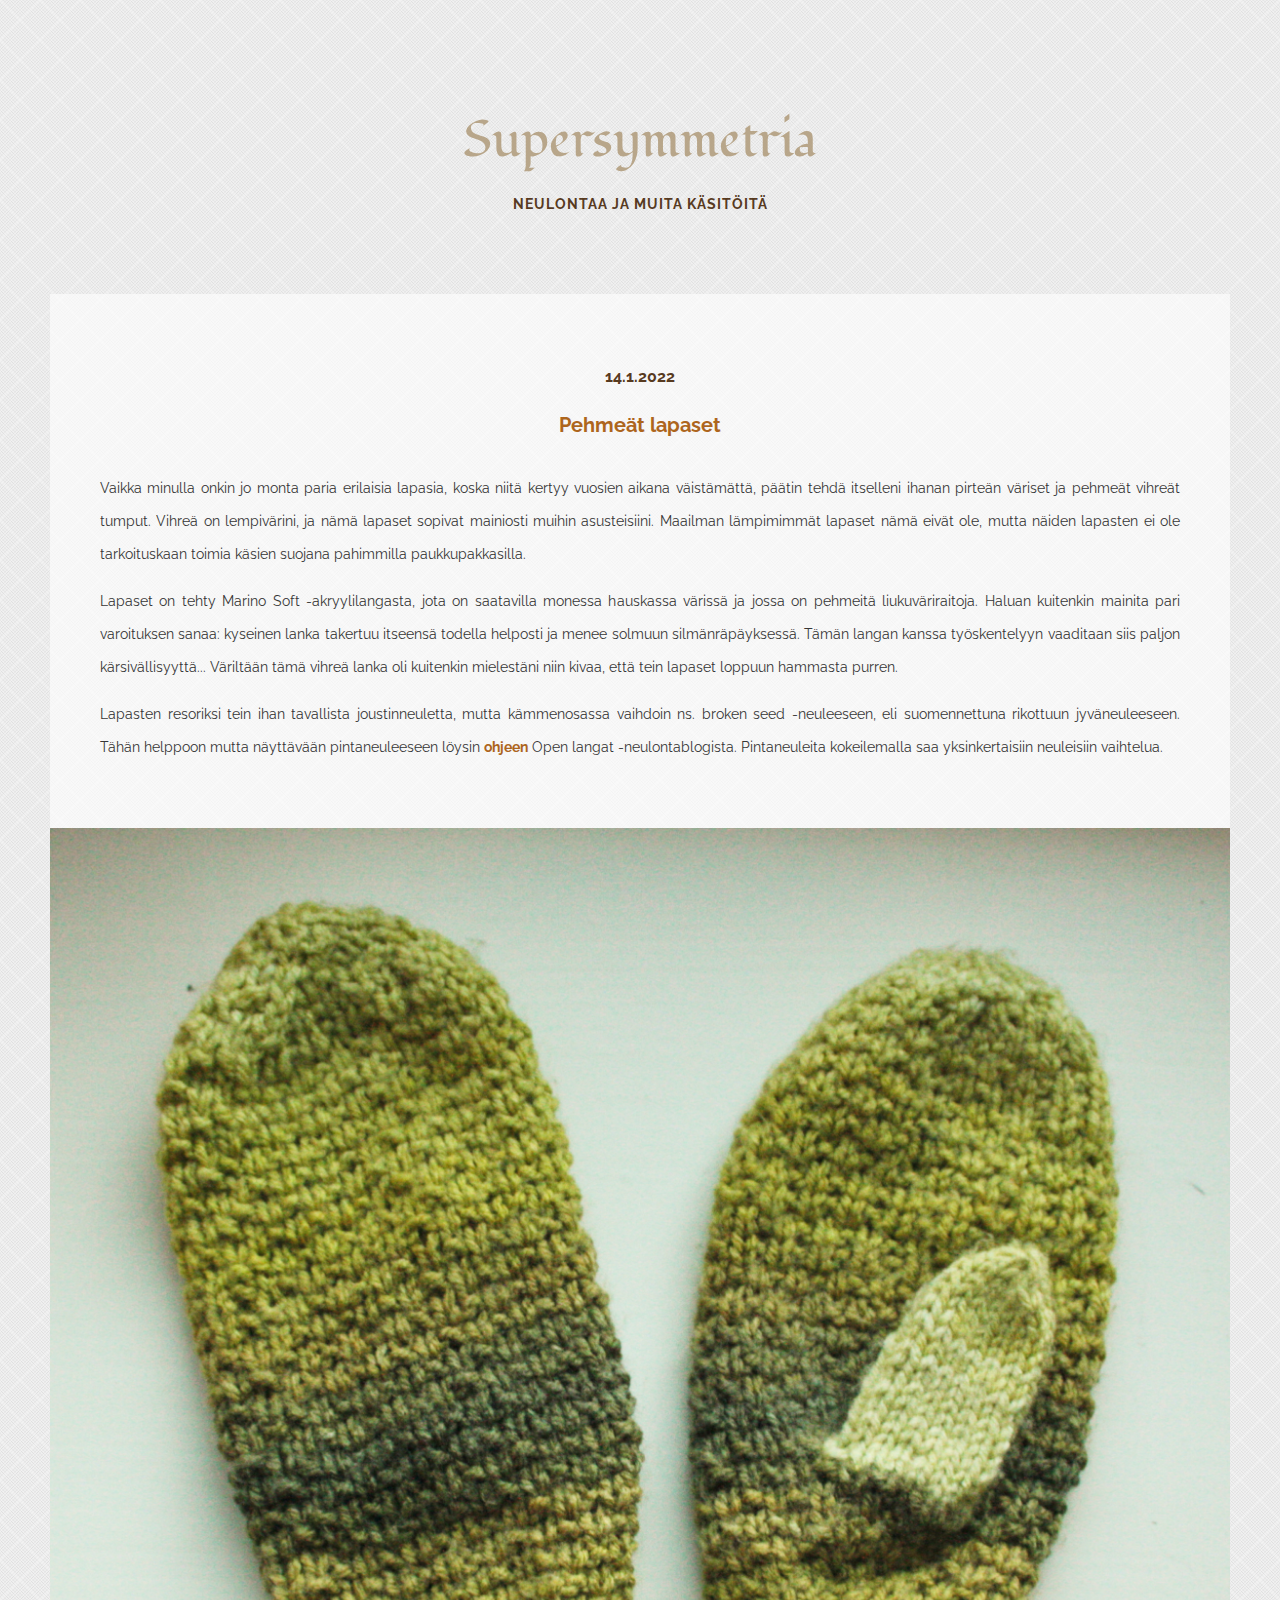
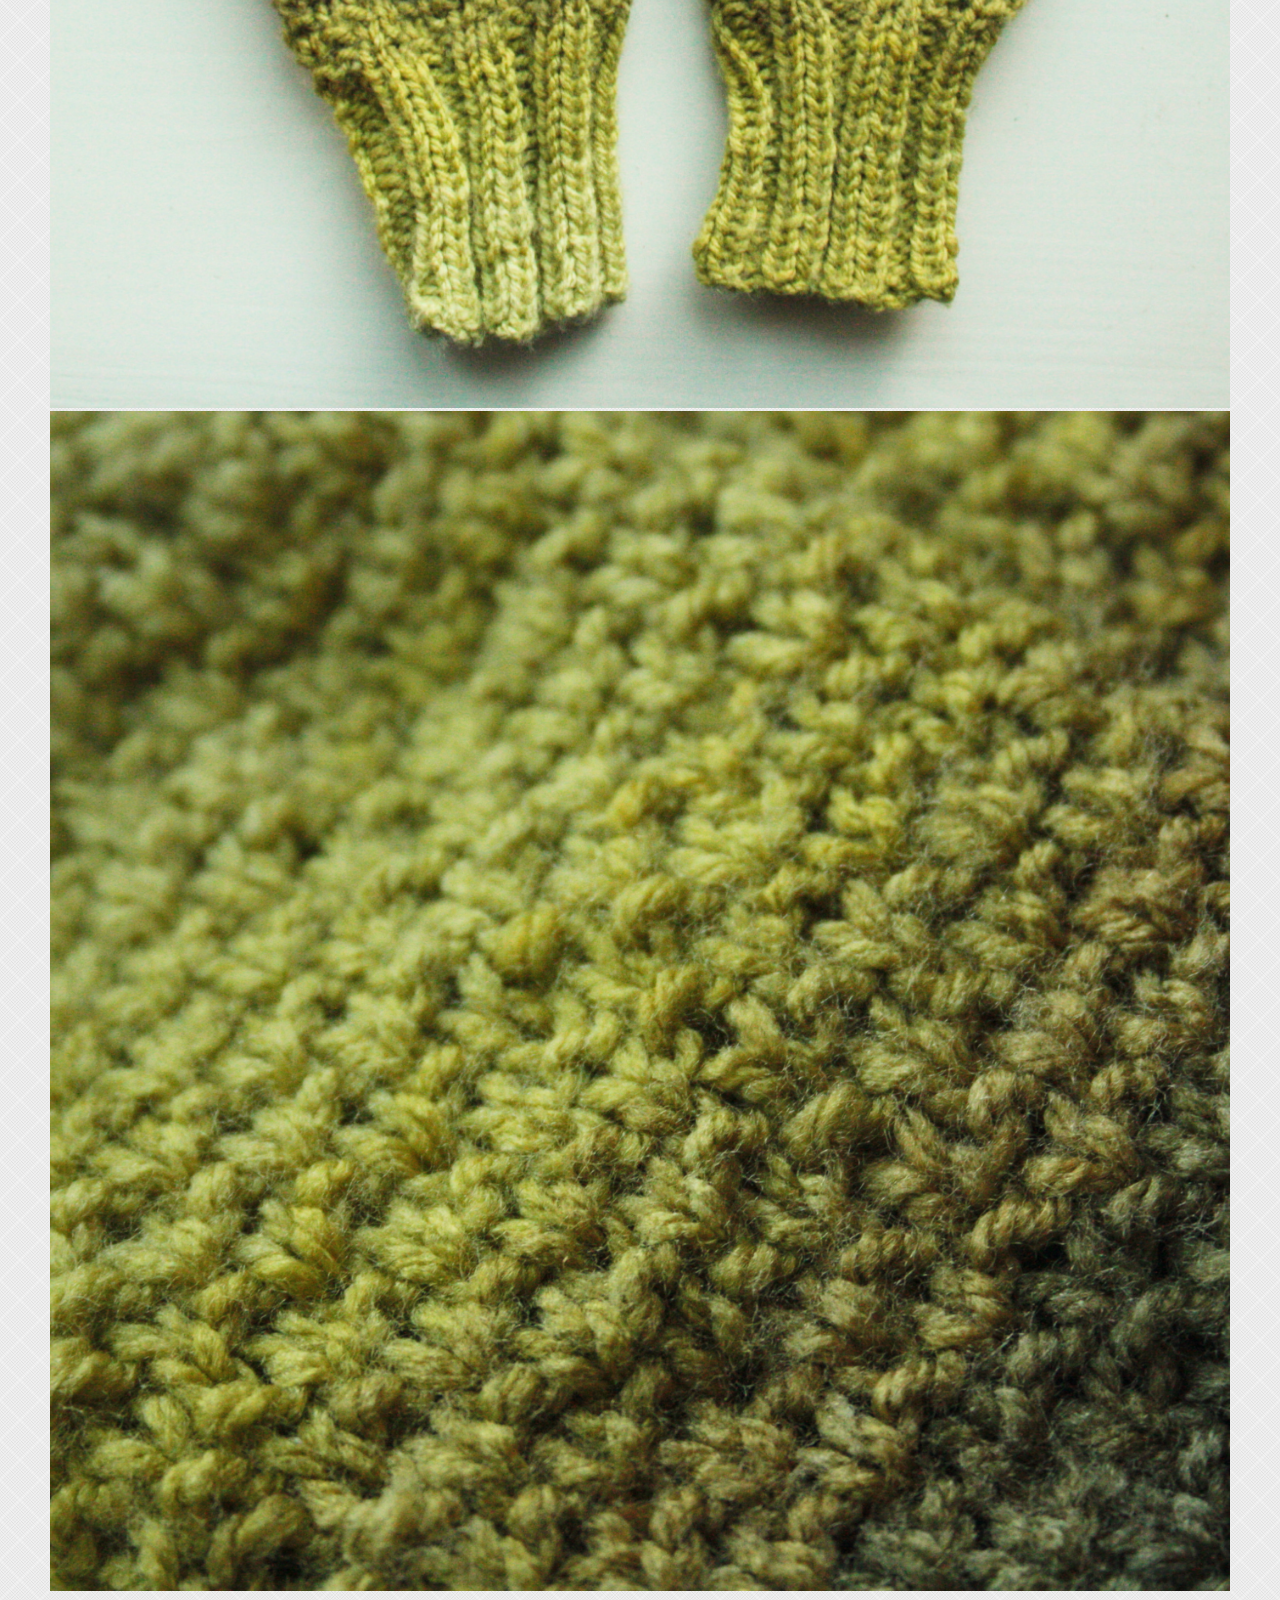
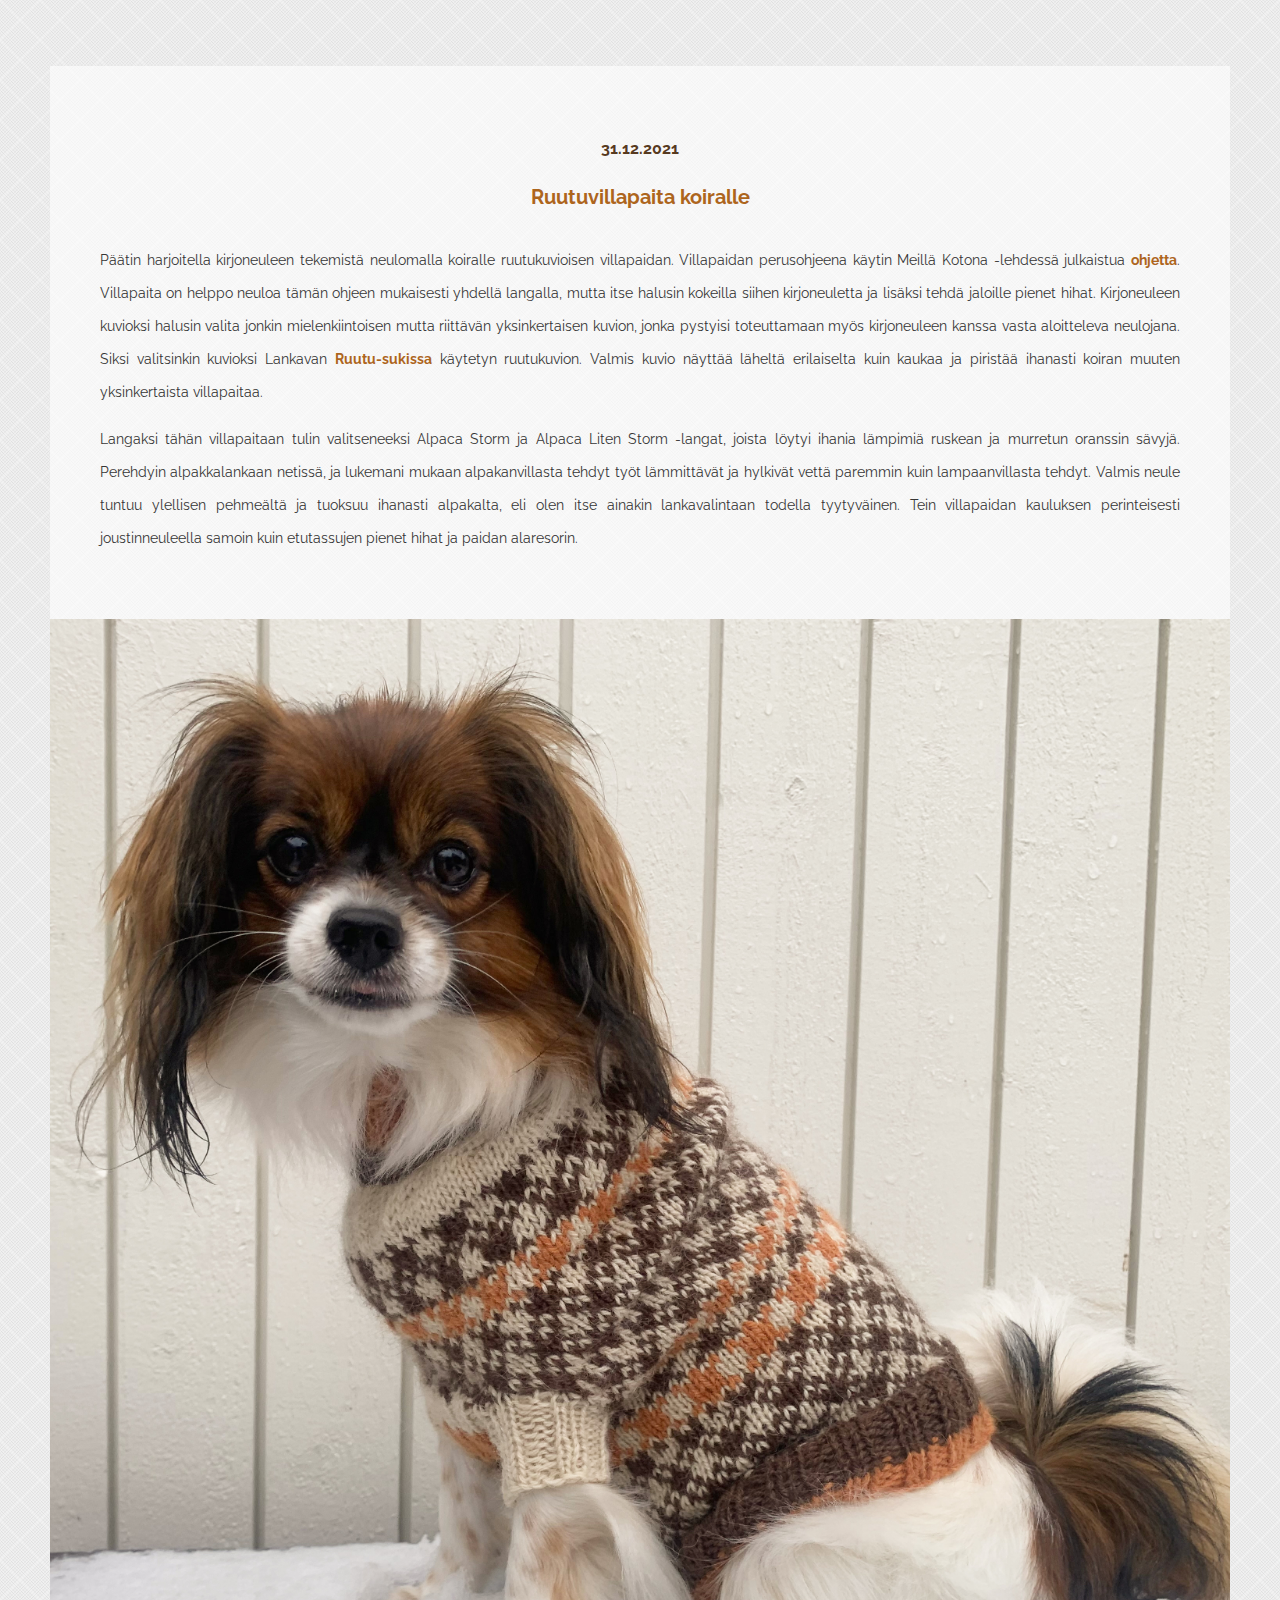
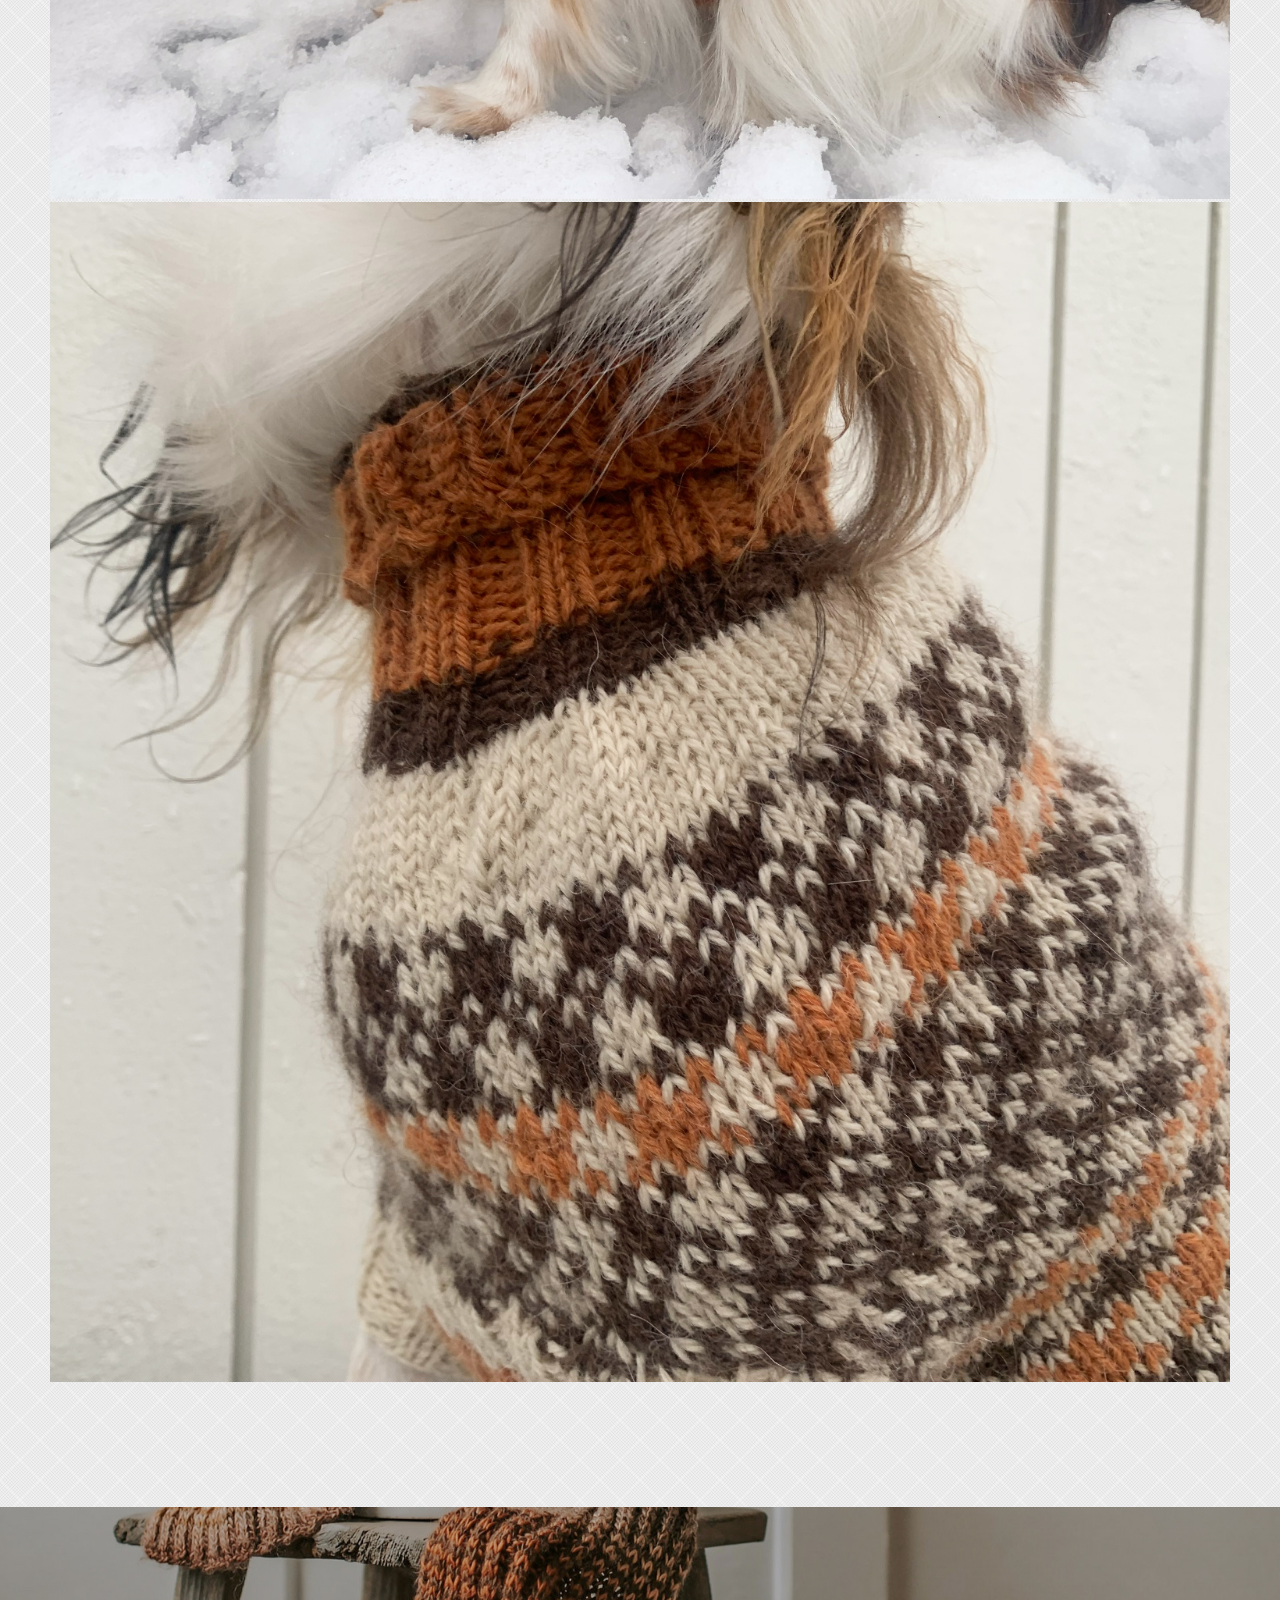
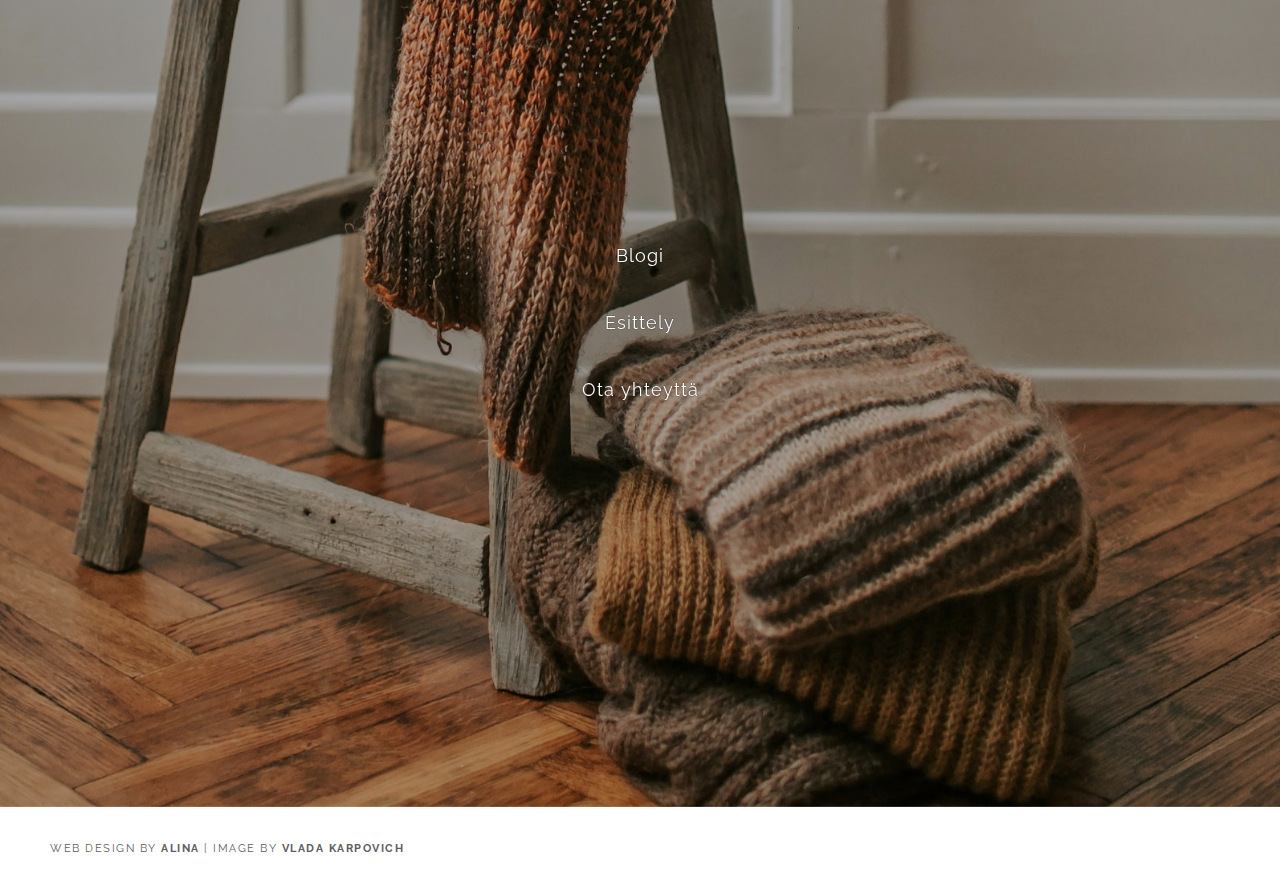
==== commit fcf0dbda: "Lapaset teksti viimeistelty" ====
--- a/index.html
+++ b/index.html
@@ -45,10 +45,21 @@
                     <h3>14.1.2022</h3>
                     <h1>Pehmeät lapaset</h1>
 
-                    Vaikka minulla onkin jo monta paria erilaisia lapasia, koska niitä kertyy vuosien aikana väistämättä,
+                    <p>Vaikka minulla onkin jo monta paria erilaisia lapasia, koska niitä kertyy vuosien aikana väistämättä,
                     päätin tehdä itselleni ihanan pirteän väriset ja pehmeät vihreät tumput. Vihreä on lempivärini, ja nämä
                     lapaset sopivat mainiosti muihin asusteisiini. Maailman lämpimimmät lapaset nämä eivät ole, mutta
-                    näiden lapasten ei ole tarkoituskaan toimia käsien suojana pahimmilla paukkupakkasilla.
+                    näiden lapasten ei ole tarkoituskaan toimia käsien suojana pahimmilla paukkupakkasilla.</p>
+
+                    <p>Lapaset on tehty Marino Soft -akryylilangasta, jota on saatavilla monessa hauskassa värissä ja jossa on
+                    pehmeitä liukuväriraitoja. Haluan kuitenkin mainita pari varoituksen sanaa: kyseinen lanka takertuu
+                    itseensä todella helposti ja menee solmuun silmänräpäyksessä. Tämän langan kanssa työskentelyyn vaaditaan siis
+                    paljon kärsivällisyyttä... Väriltään tämä vihreä lanka oli kuitenkin mielestäni niin kivaa, että tein lapaset loppuun
+                    hammasta purren.</p>
+
+                    <p>Lapasten resoriksi tein ihan tavallista joustinneuletta, mutta kämmenosassa vaihdoin ns.
+                    broken seed -neuleeseen, eli suomennettuna rikottuun jyväneuleeseen. Tähän helppoon mutta näyttävään pintaneuleeseen löysin
+                    <a href="http://openlangat.blogspot.com/2015/04/polvisukat-broken-seed-pinnalla.html">ohjeen</a> Open langat -neulontablogista.
+                    Pintaneuleita kokeilemalla saa yksinkertaisiin neuleisiin vaihtelua.</p>
 
                   </div>
                   <div class="row pics">
@@ -61,19 +72,19 @@
                     <h3>31.12.2021</h3>
                     <h1>Ruutuvillapaita koiralle</h1>
 
-                    Päätin harjoitella kirjoneuleen tekemistä neulomalla koiralle ruutukuvioisen villapaidan. Villapaidan perusohjeena
+                    <p>Päätin harjoitella kirjoneuleen tekemistä neulomalla koiralle ruutukuvioisen villapaidan. Villapaidan perusohjeena
                     käytin Meillä Kotona -lehdessä julkaistua <a href="https://www.meillakotona.fi/artikkelit/koiran-villapaita">ohjetta</a>.
                     Villapaita on helppo neuloa tämän ohjeen mukaisesti yhdellä langalla, mutta itse halusin kokeilla siihen kirjoneuletta ja
                     lisäksi tehdä jaloille pienet hihat. Kirjoneuleen kuvioksi halusin valita jonkin mielenkiintoisen mutta riittävän yksinkertaisen
                     kuvion, jonka pystyisi toteuttamaan myös kirjoneuleen kanssa vasta aloitteleva neulojana. Siksi valitsinkin kuvioksi Lankavan
                     <a href="https://www.lankava.fi/fi/ohje-ruutu-villasukat/">Ruutu-sukissa</a> käytetyn ruutukuvion. Valmis kuvio näyttää
-                    läheltä erilaiselta kuin kaukaa ja piristää ihanasti koiran muuten yksinkertaista villapaitaa.
+                    läheltä erilaiselta kuin kaukaa ja piristää ihanasti koiran muuten yksinkertaista villapaitaa.</p>
 
-                    <br><br>Langaksi tähän villapaitaan tulin valitseneeksi Alpaca Storm ja Alpaca Liten Storm -langat, joista löytyi ihania
+                    <p>Langaksi tähän villapaitaan tulin valitseneeksi Alpaca Storm ja Alpaca Liten Storm -langat, joista löytyi ihania
                     lämpimiä ruskean ja murretun oranssin sävyjä. Perehdyin alpakkalankaan netissä, ja lukemani mukaan alpakanvillasta tehdyt
                     työt lämmittävät ja hylkivät vettä paremmin kuin lampaanvillasta tehdyt. Valmis neule tuntuu ylellisen pehmeältä ja tuoksuu
                     ihanasti alpakalta, eli olen itse ainakin lankavalintaan todella tyytyväinen. Tein villapaidan kauluksen perinteisesti
-                    joustinneuleella samoin kuin etutassujen pienet hihat ja paidan alaresorin.
+                    joustinneuleella samoin kuin etutassujen pienet hihat ja paidan alaresorin.</p>
 
                   </div>
                   <div class="row pics">
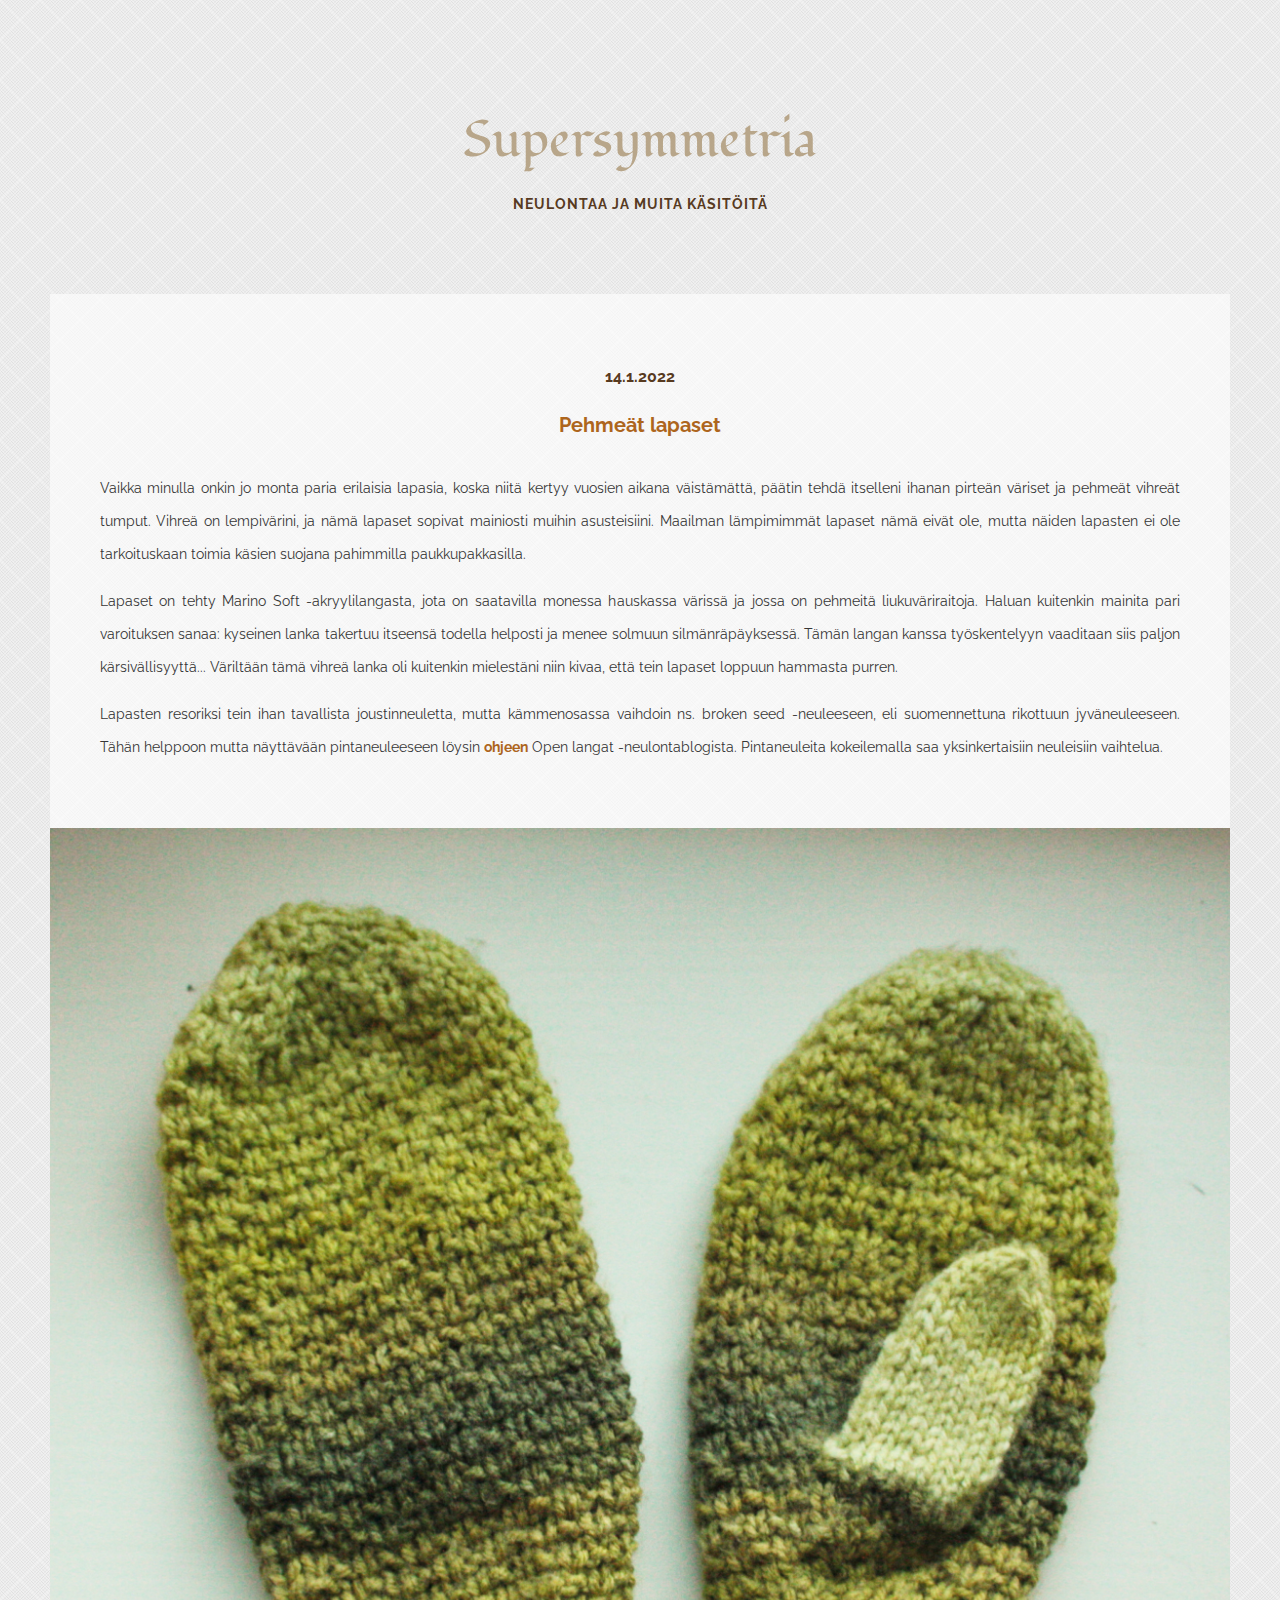
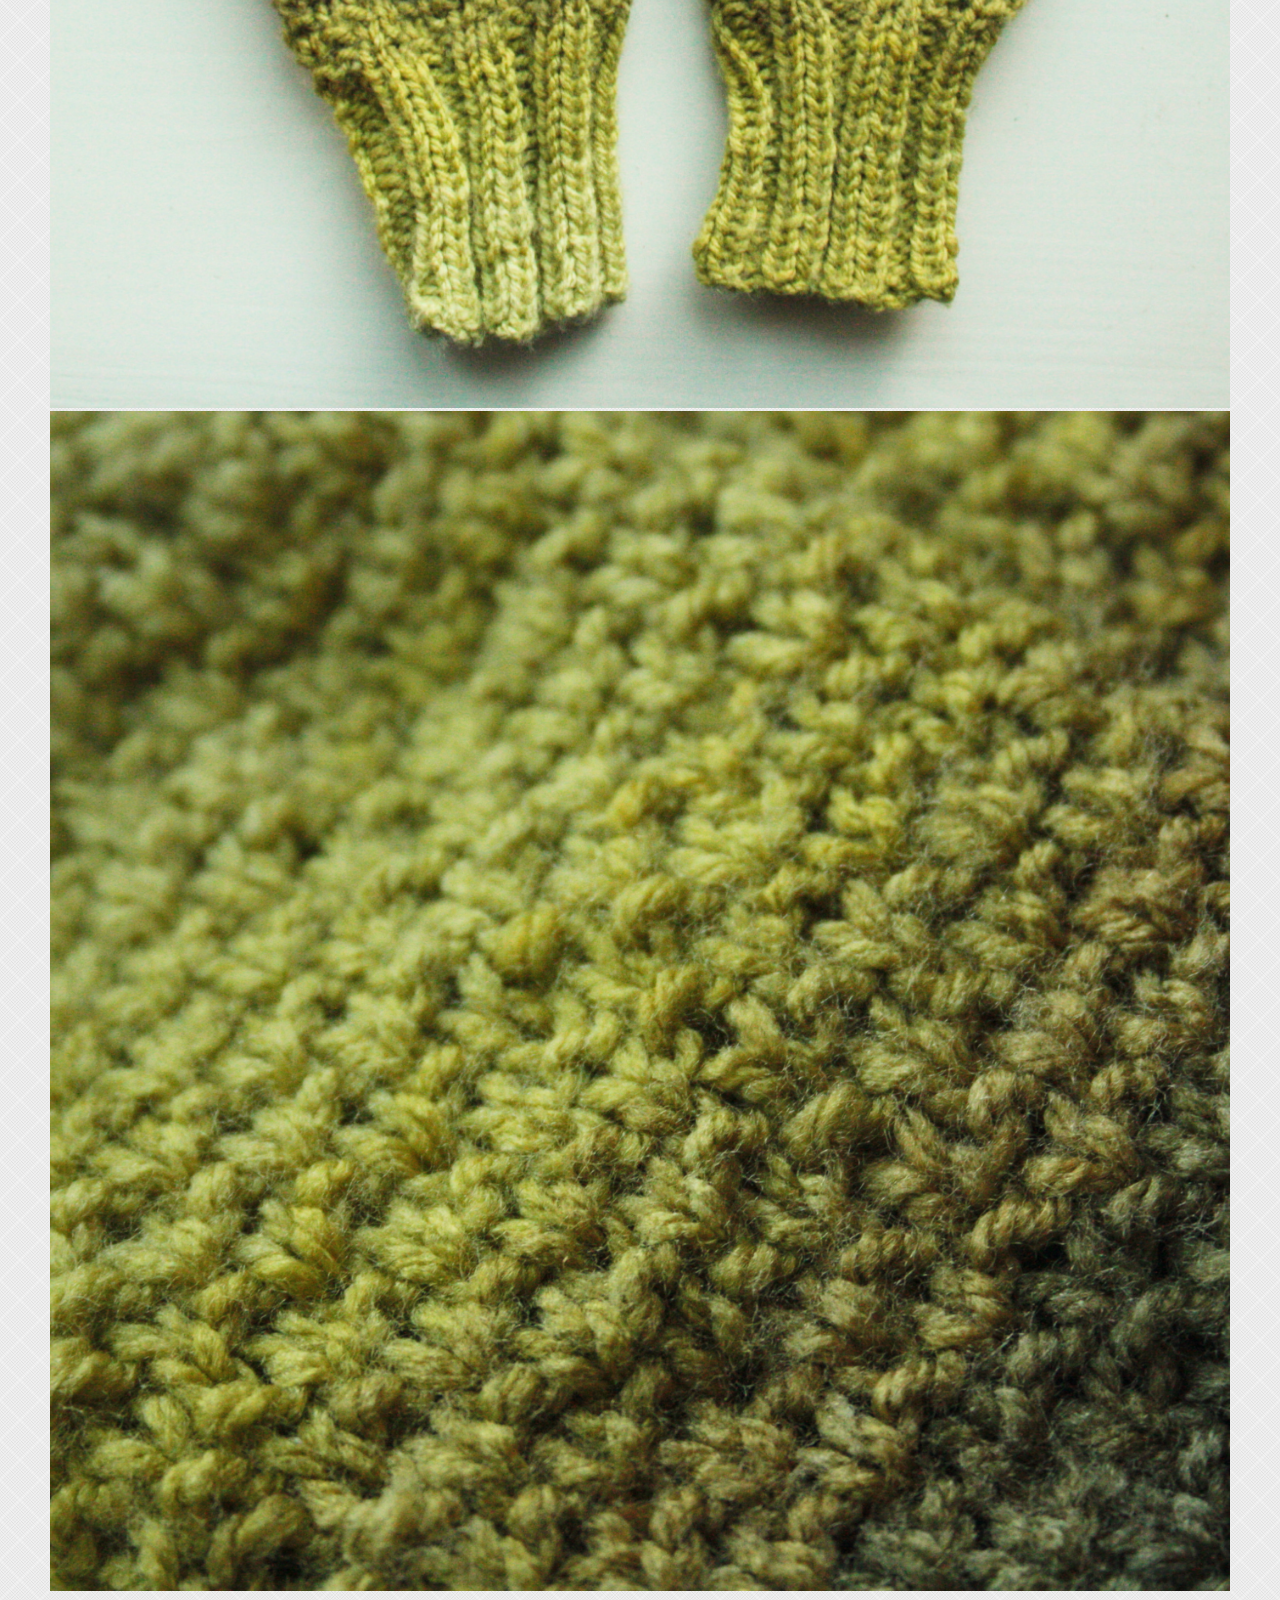
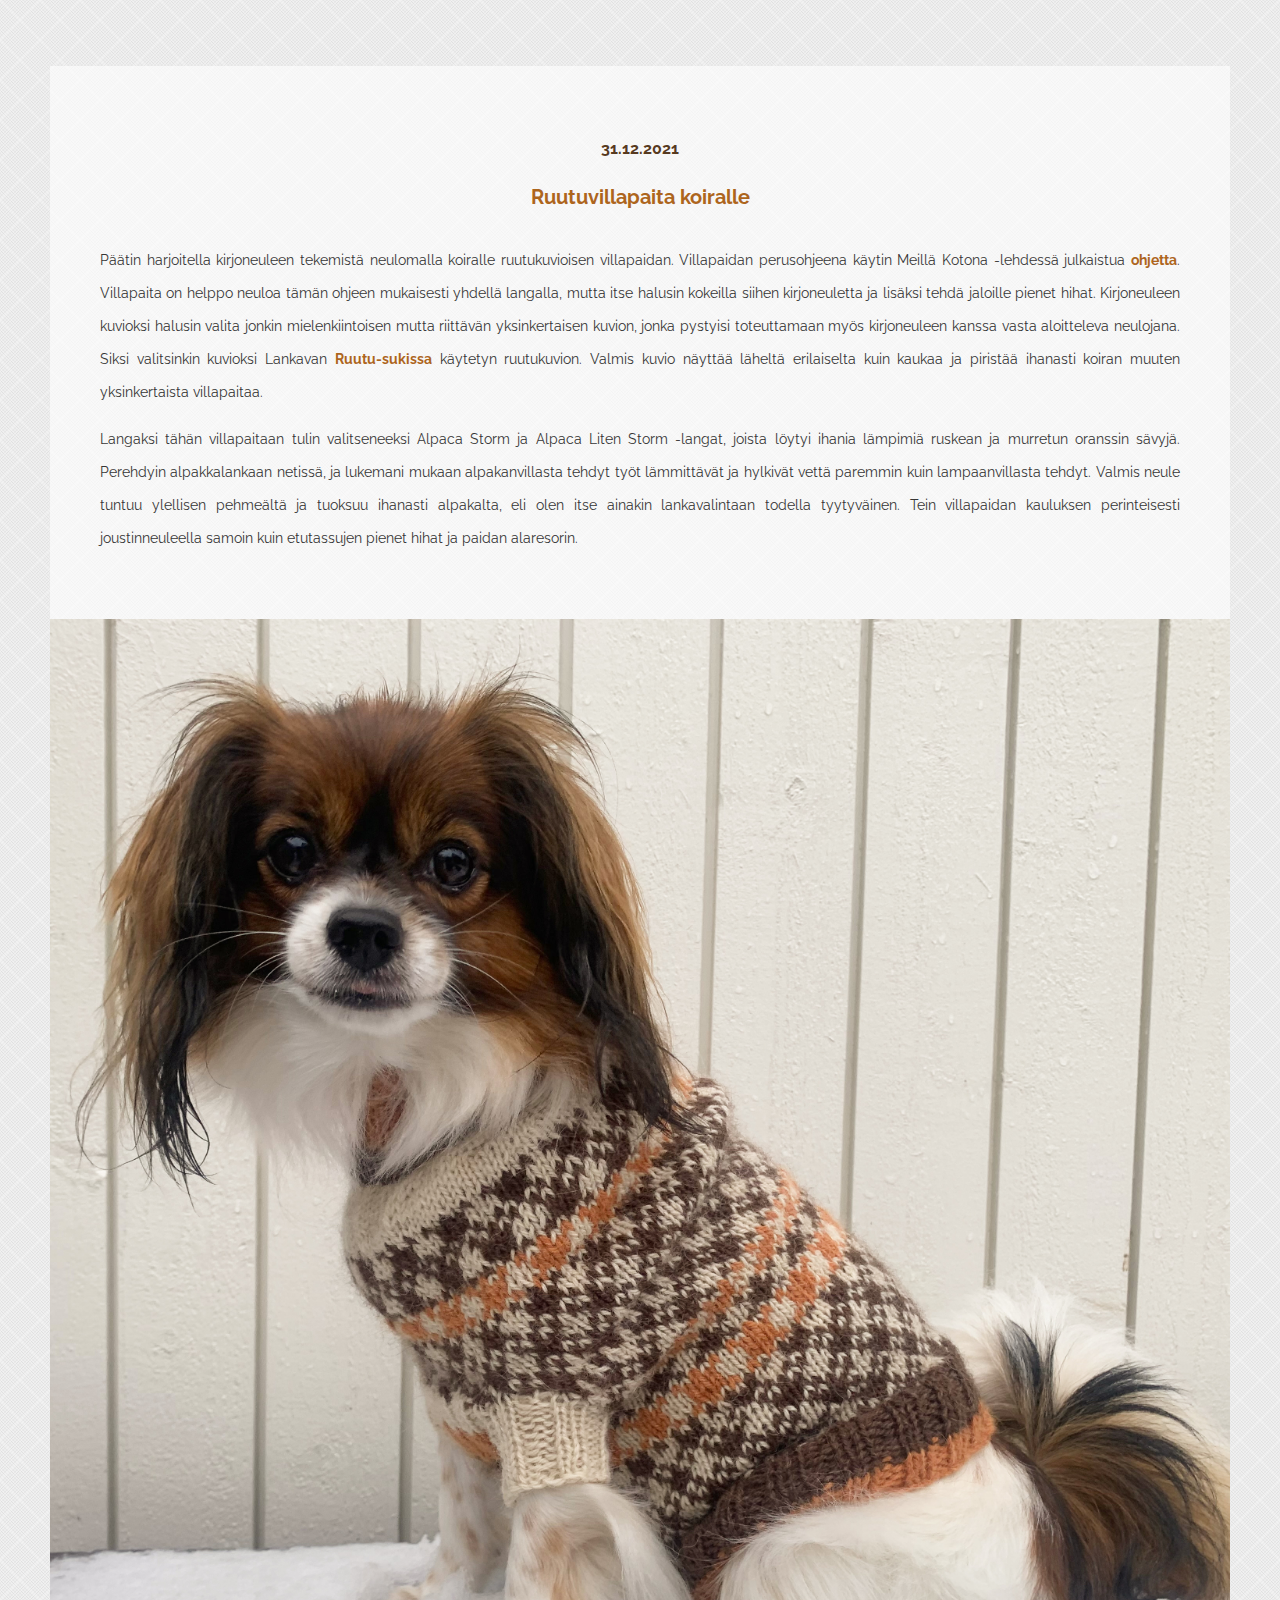
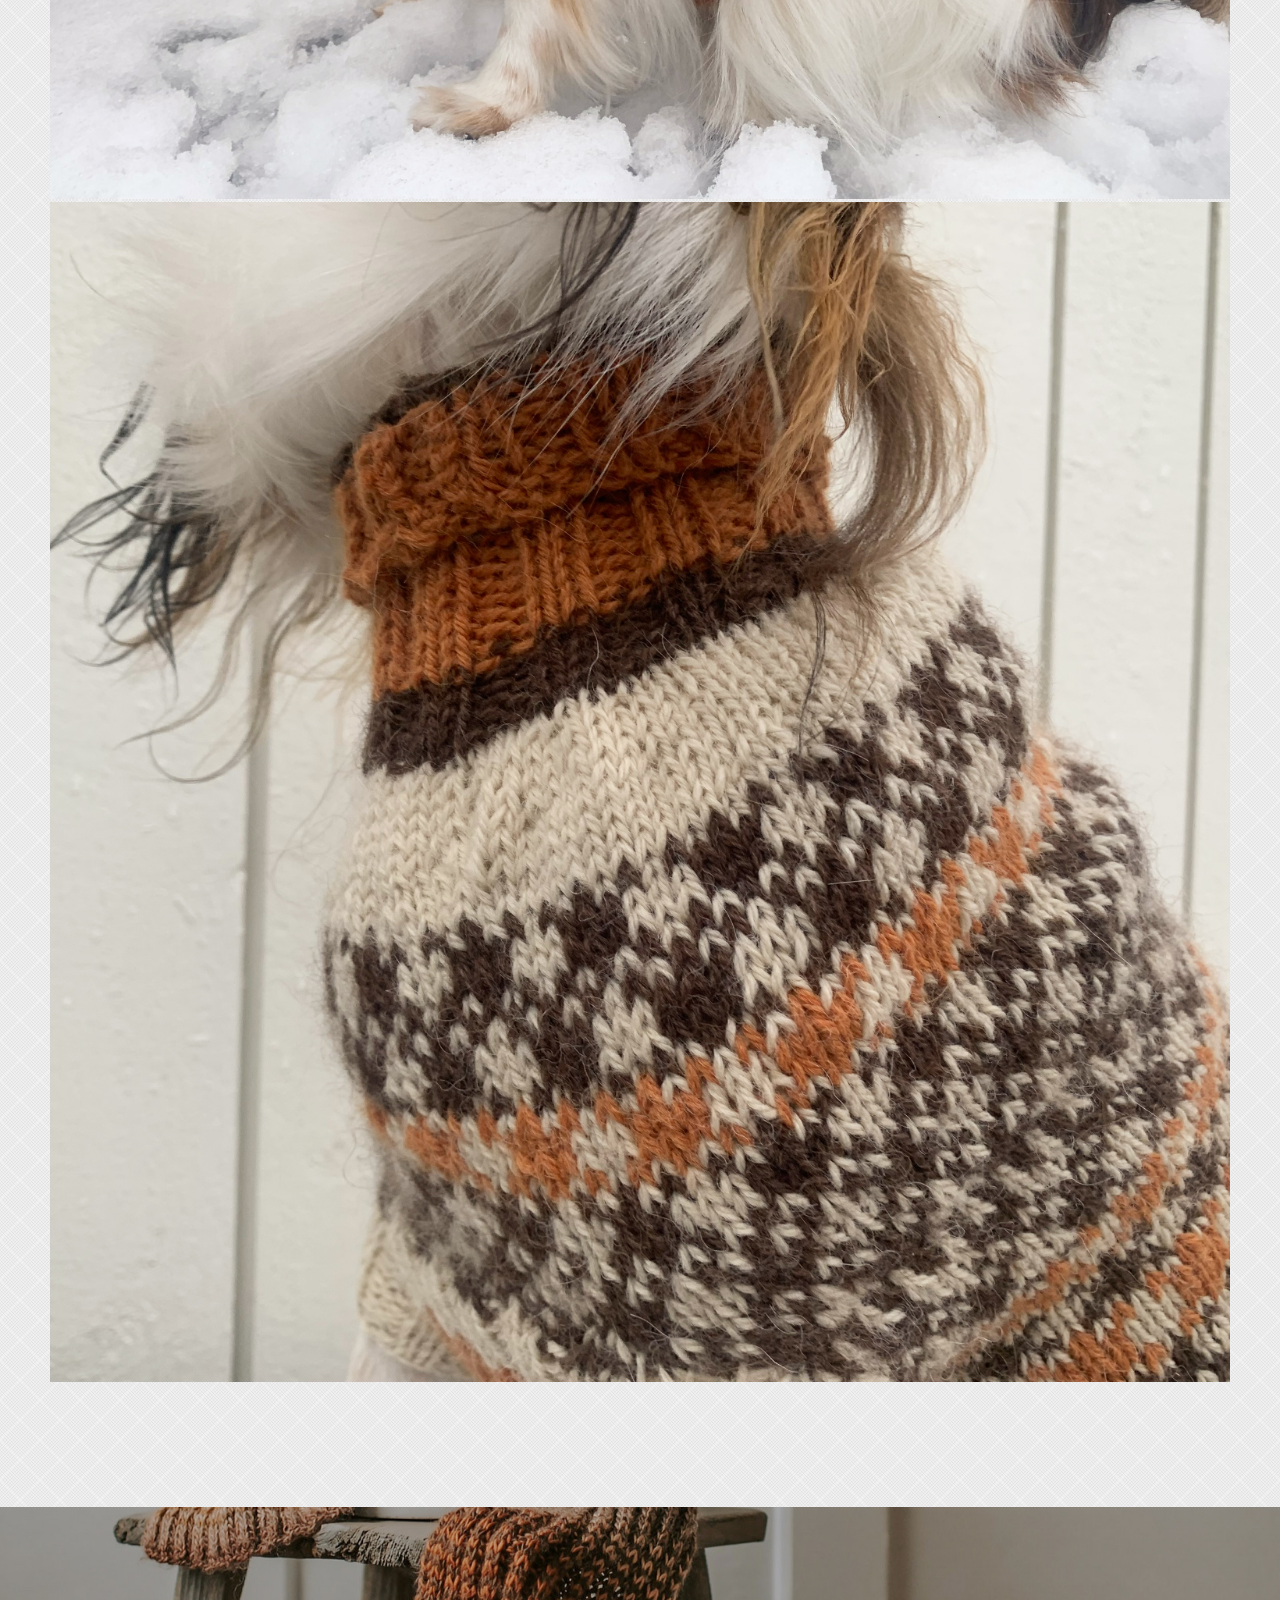
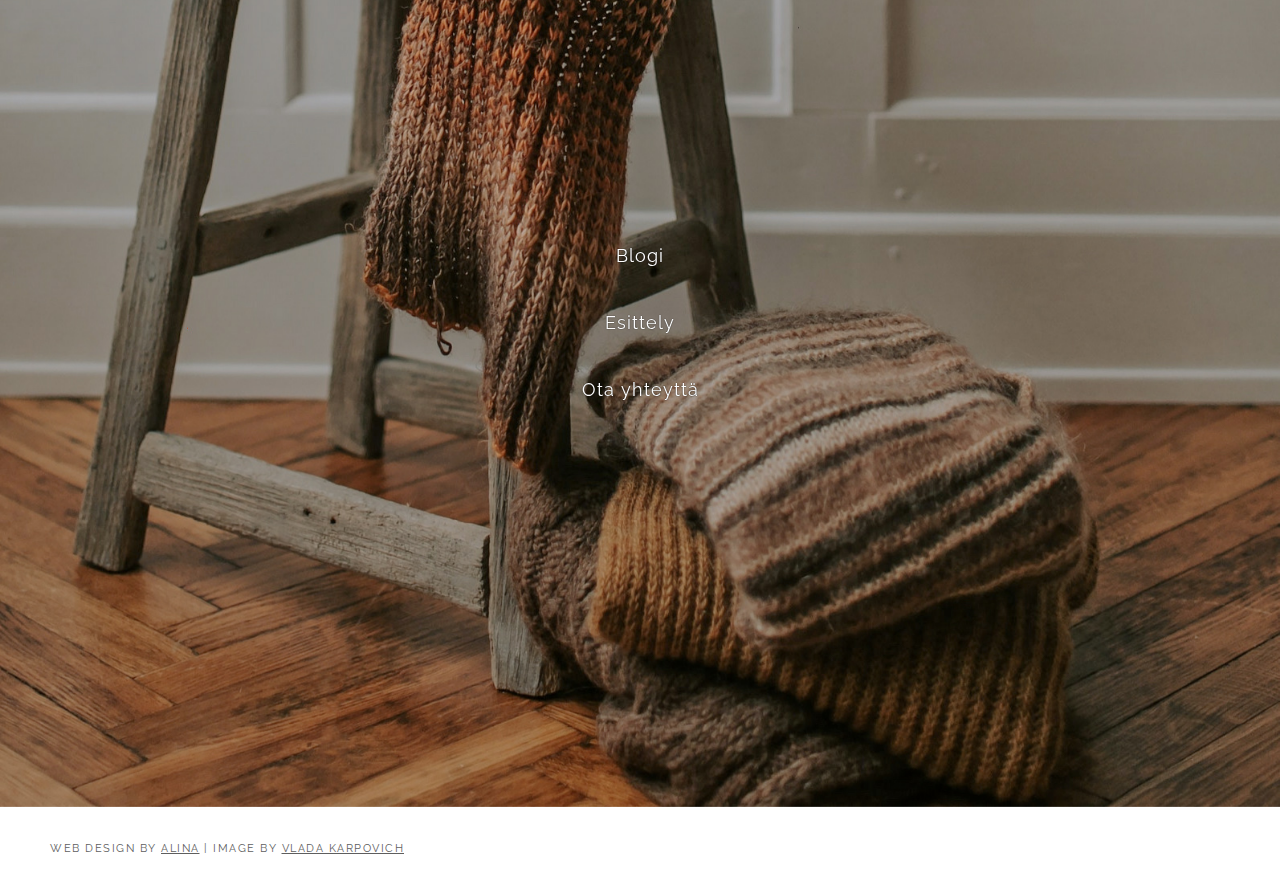
==== commit b2ce27c3: "Mobiilinavigaatio" ====
--- a/index.html
+++ b/index.html
@@ -27,7 +27,7 @@
 
             <div class="mob col-md-12">
               <ul>
-                <li><a href="https://alinaenni.github.io/supersymmetria/">Blogi</a></li><li><a href="https://alinaenni.github.io/supersymmetria/esittely.html">Esittely</a></li><li><a href="https://alinaenni.github.io/supersymmetria/yhteys.html">Ota yhteyttä</a></li>
+                <li><a href="https://alinaenni.github.io/supersymmetria/">Blogi</a></li><li><a href="https://alinaenni.github.io/supersymmetria/esittely.html">Esittely</a></li><li><a href="https://alinaenni.github.io/supersymmetria/yhteys.html">Yhteystiedot</a></li>
               </ul>
             </div>
 
--- a/style.css
+++ b/style.css
@@ -27,12 +27,12 @@
 strong {
   color: #ad651d;
 }
-a {
+.contentbox a {
   color: #ad651d;
   font-weight: bold;
   text-decoration: none;
 }
-a:hover {
+.contentbox a:hover {
   text-decoration: underline;
   color: #ad651d;
 }
@@ -284,9 +284,11 @@
   .mob a {
     color: #573a1f;
     font-weight: bold;
-    text-transform: none;
-    font-size: 1rem;
+    font-size: 0.8rem;
     letter-spacing: 1px;
+  }
+  .mob a:hover {
+    text-decoration: none;
   }
   li.normal {
     border-bottom:1px solid rgba(255,255,255,0.05);
@@ -307,7 +309,7 @@
     box-sizing: border-box;
   }
   .title-box h1 {
-    font-size: 3.5rem;
+    font-size: 3.2rem;
     margin-bottom: 1.2rem;
   }
   .title-box h2 {
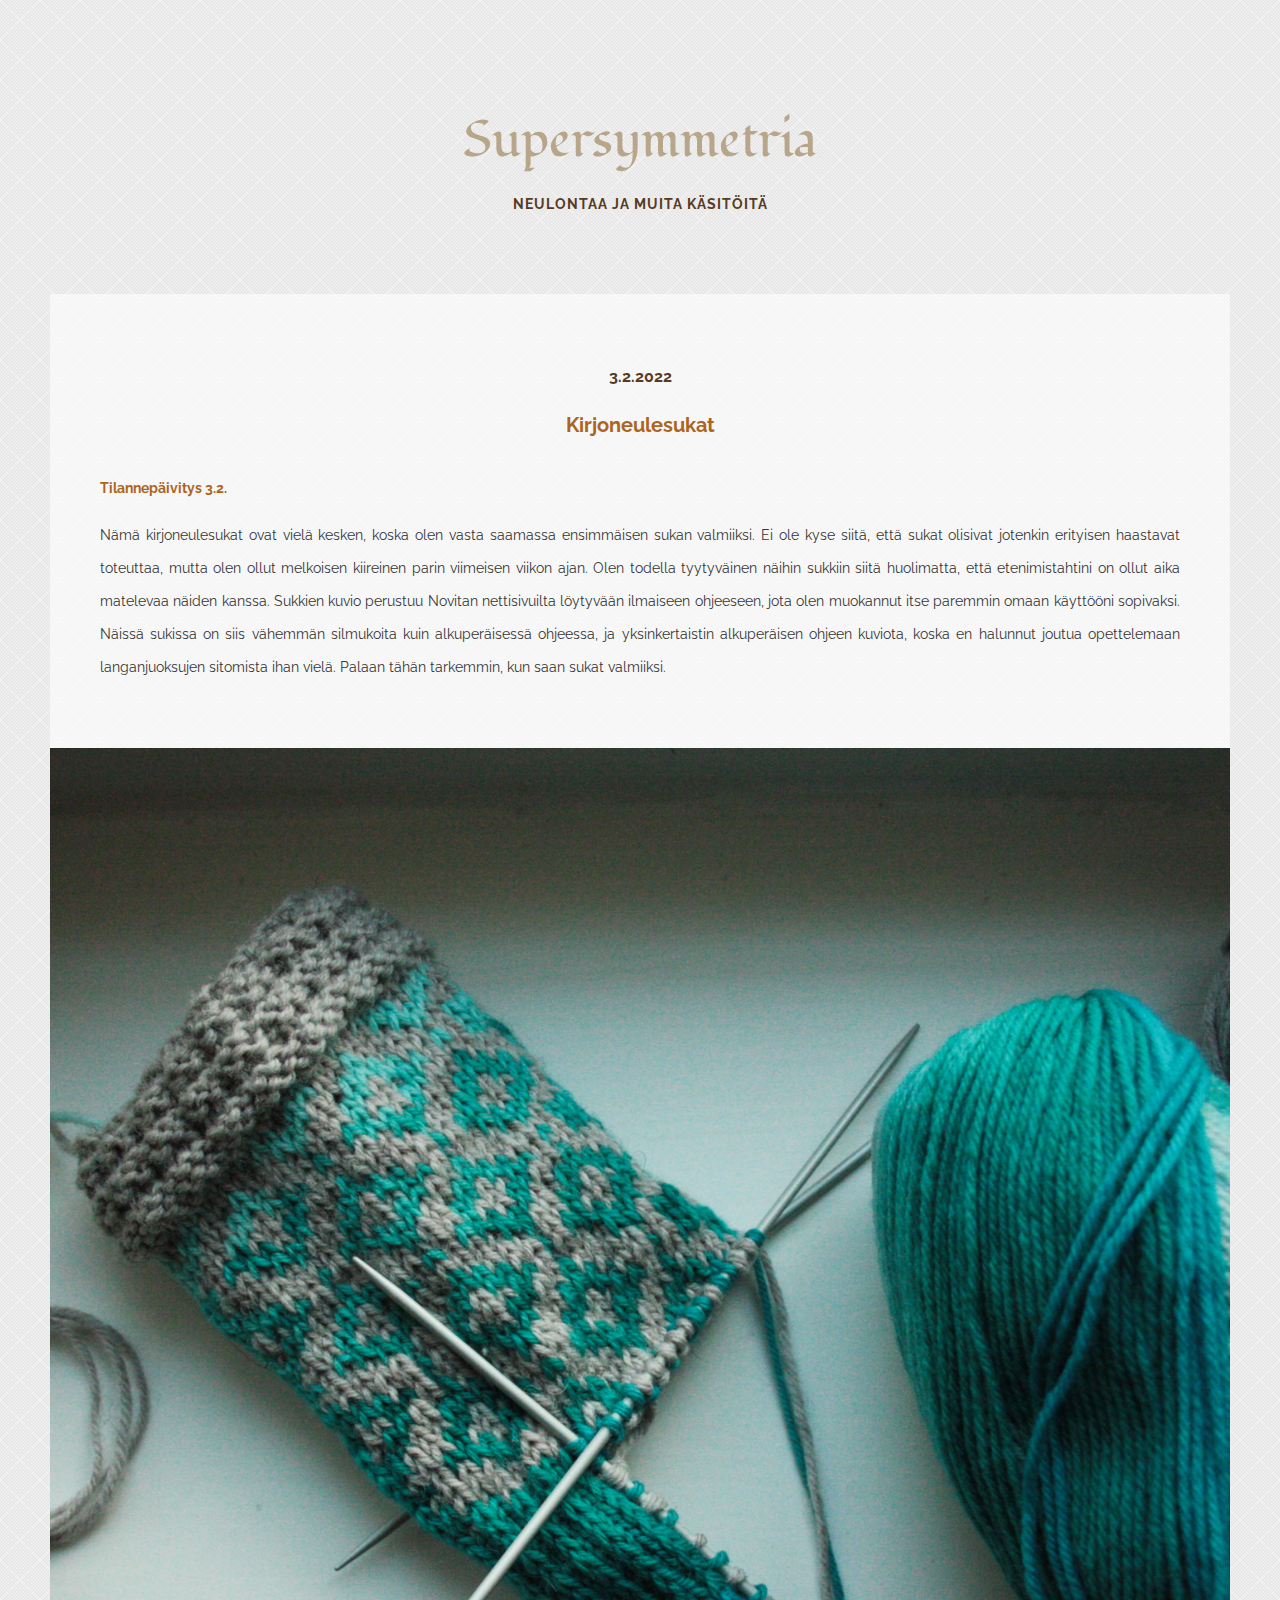
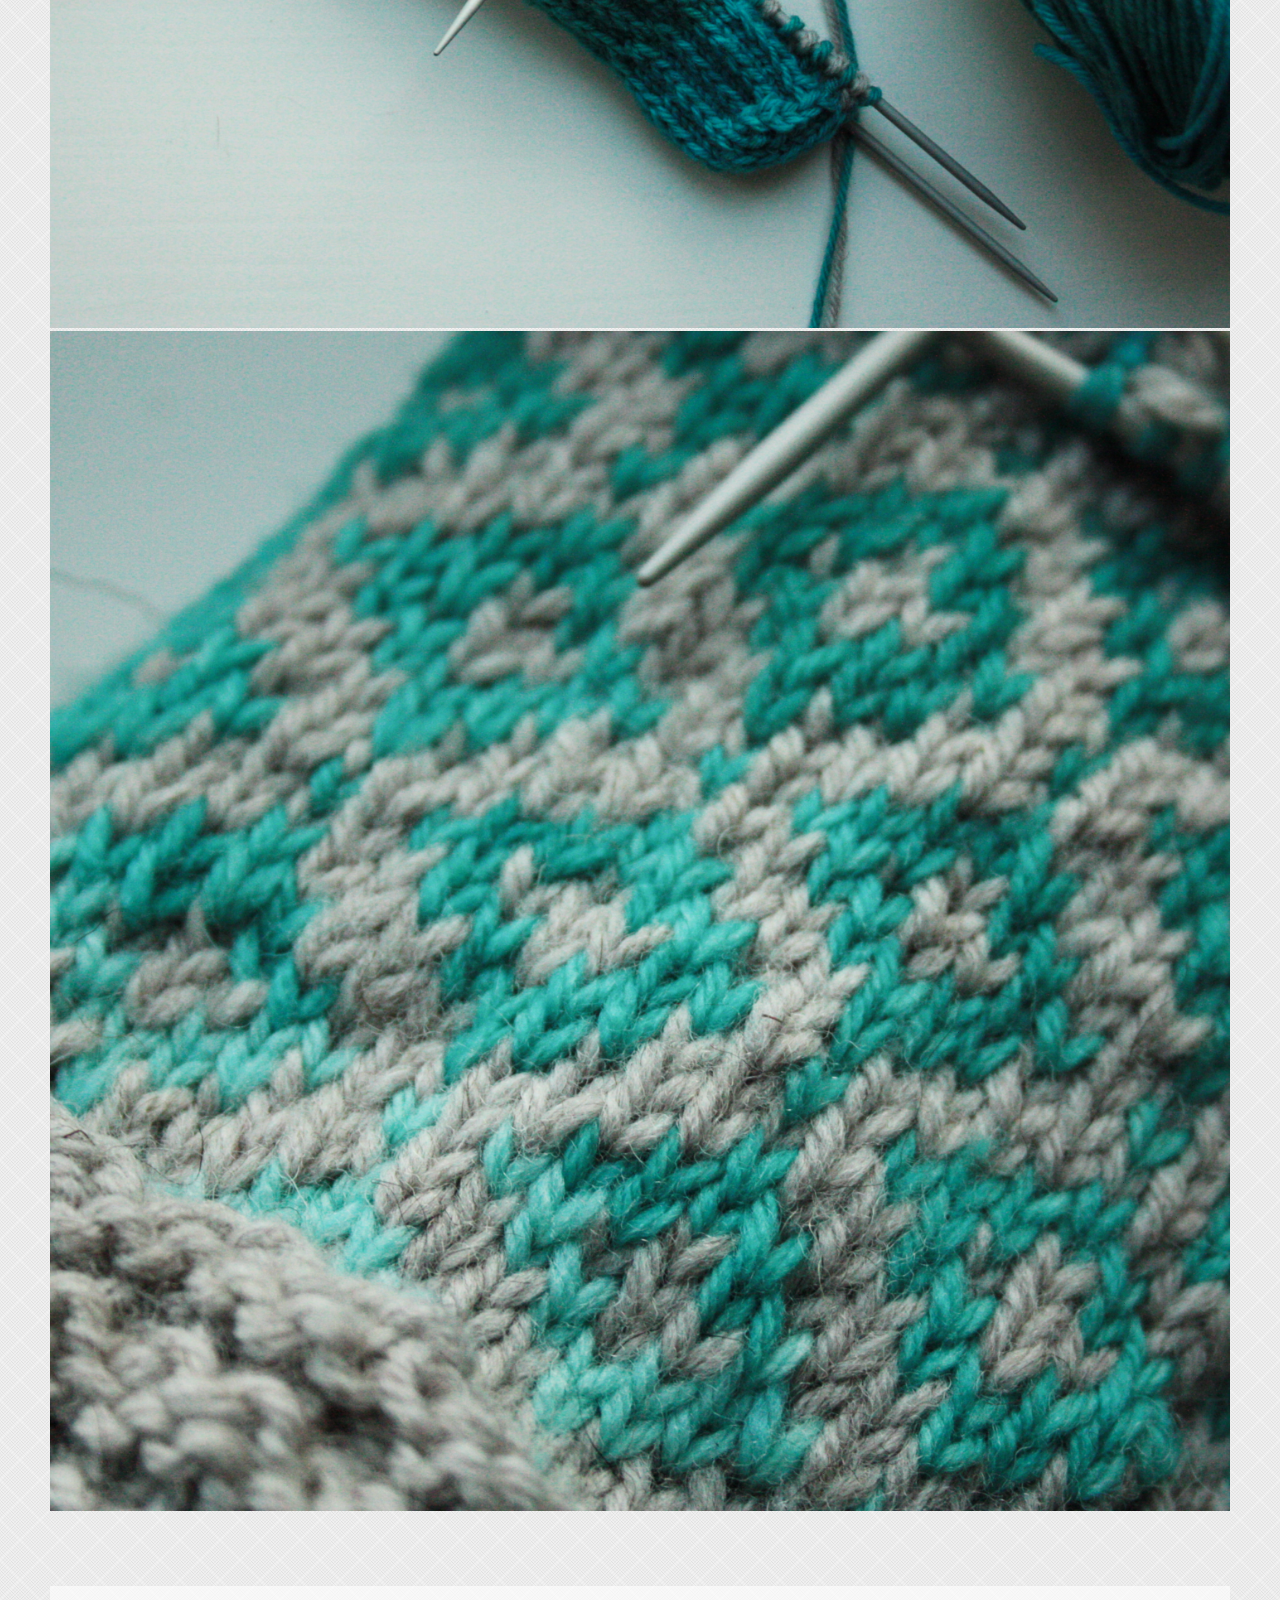
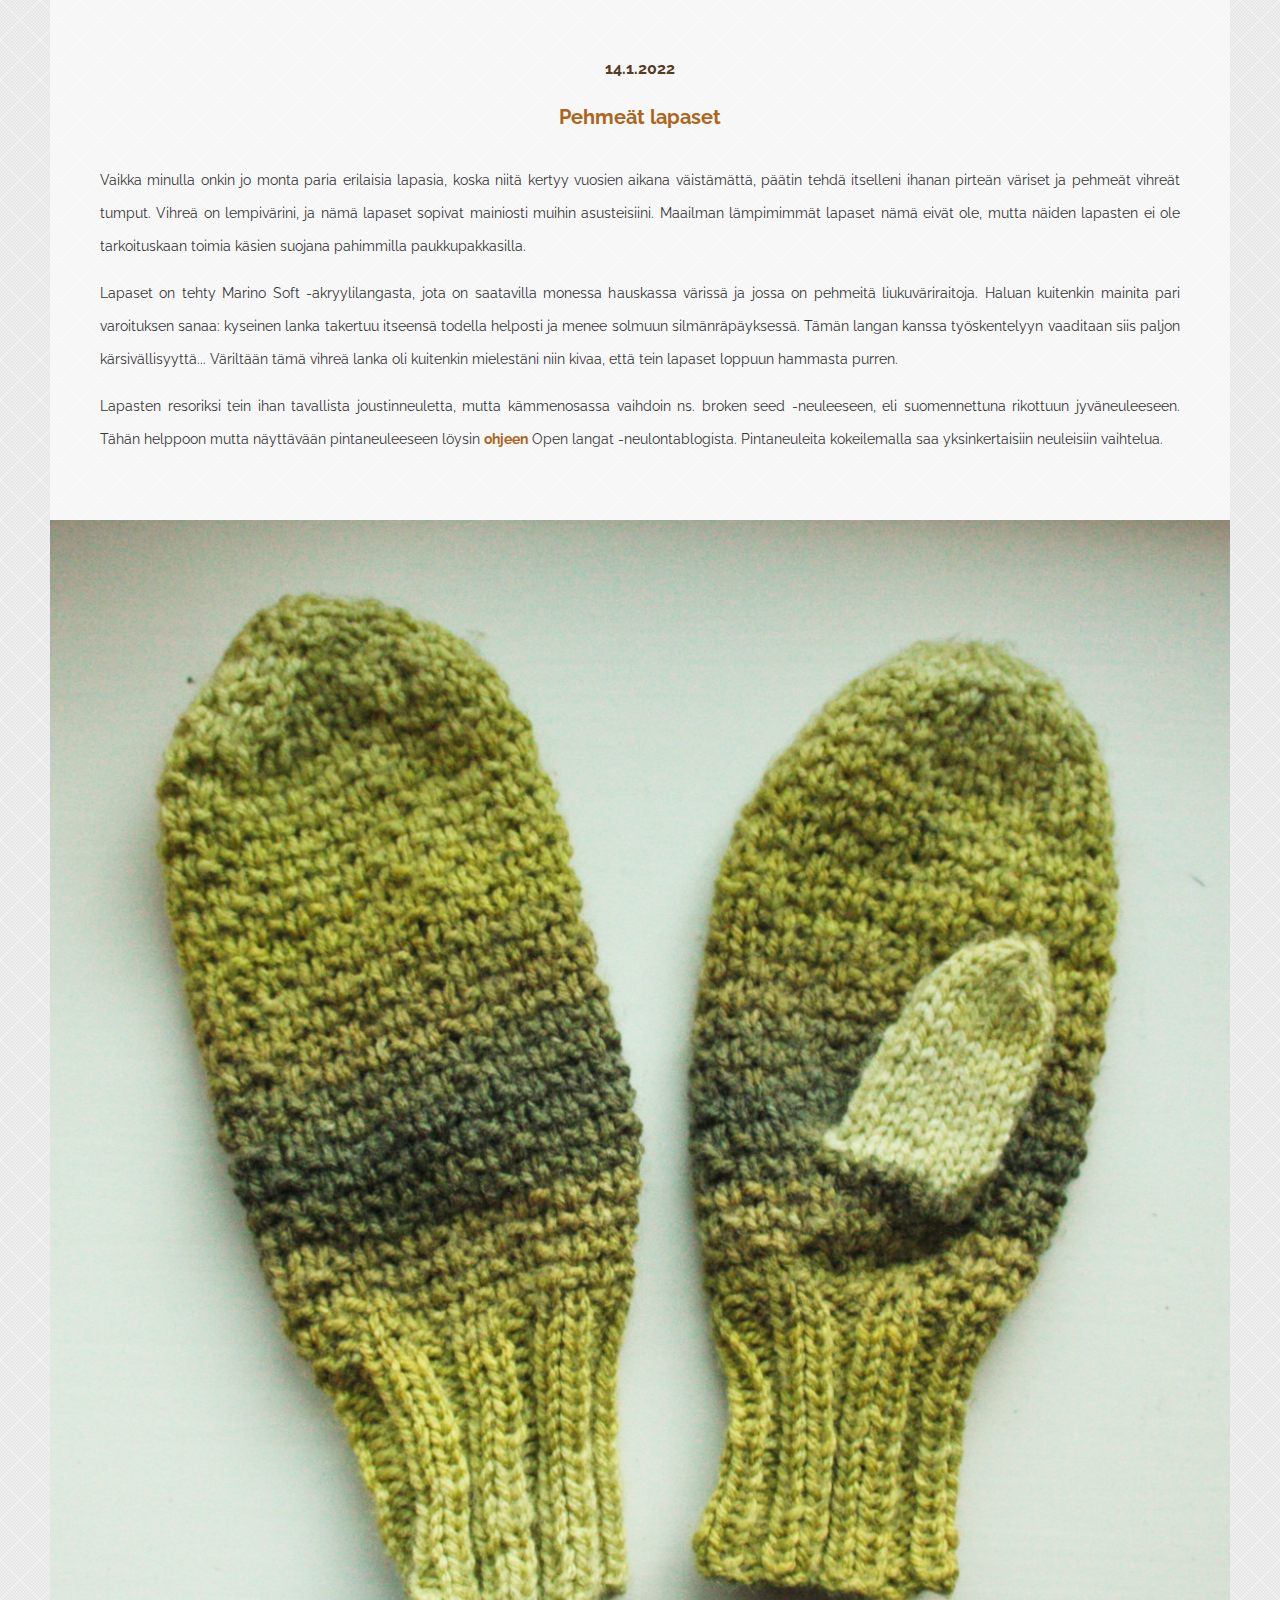
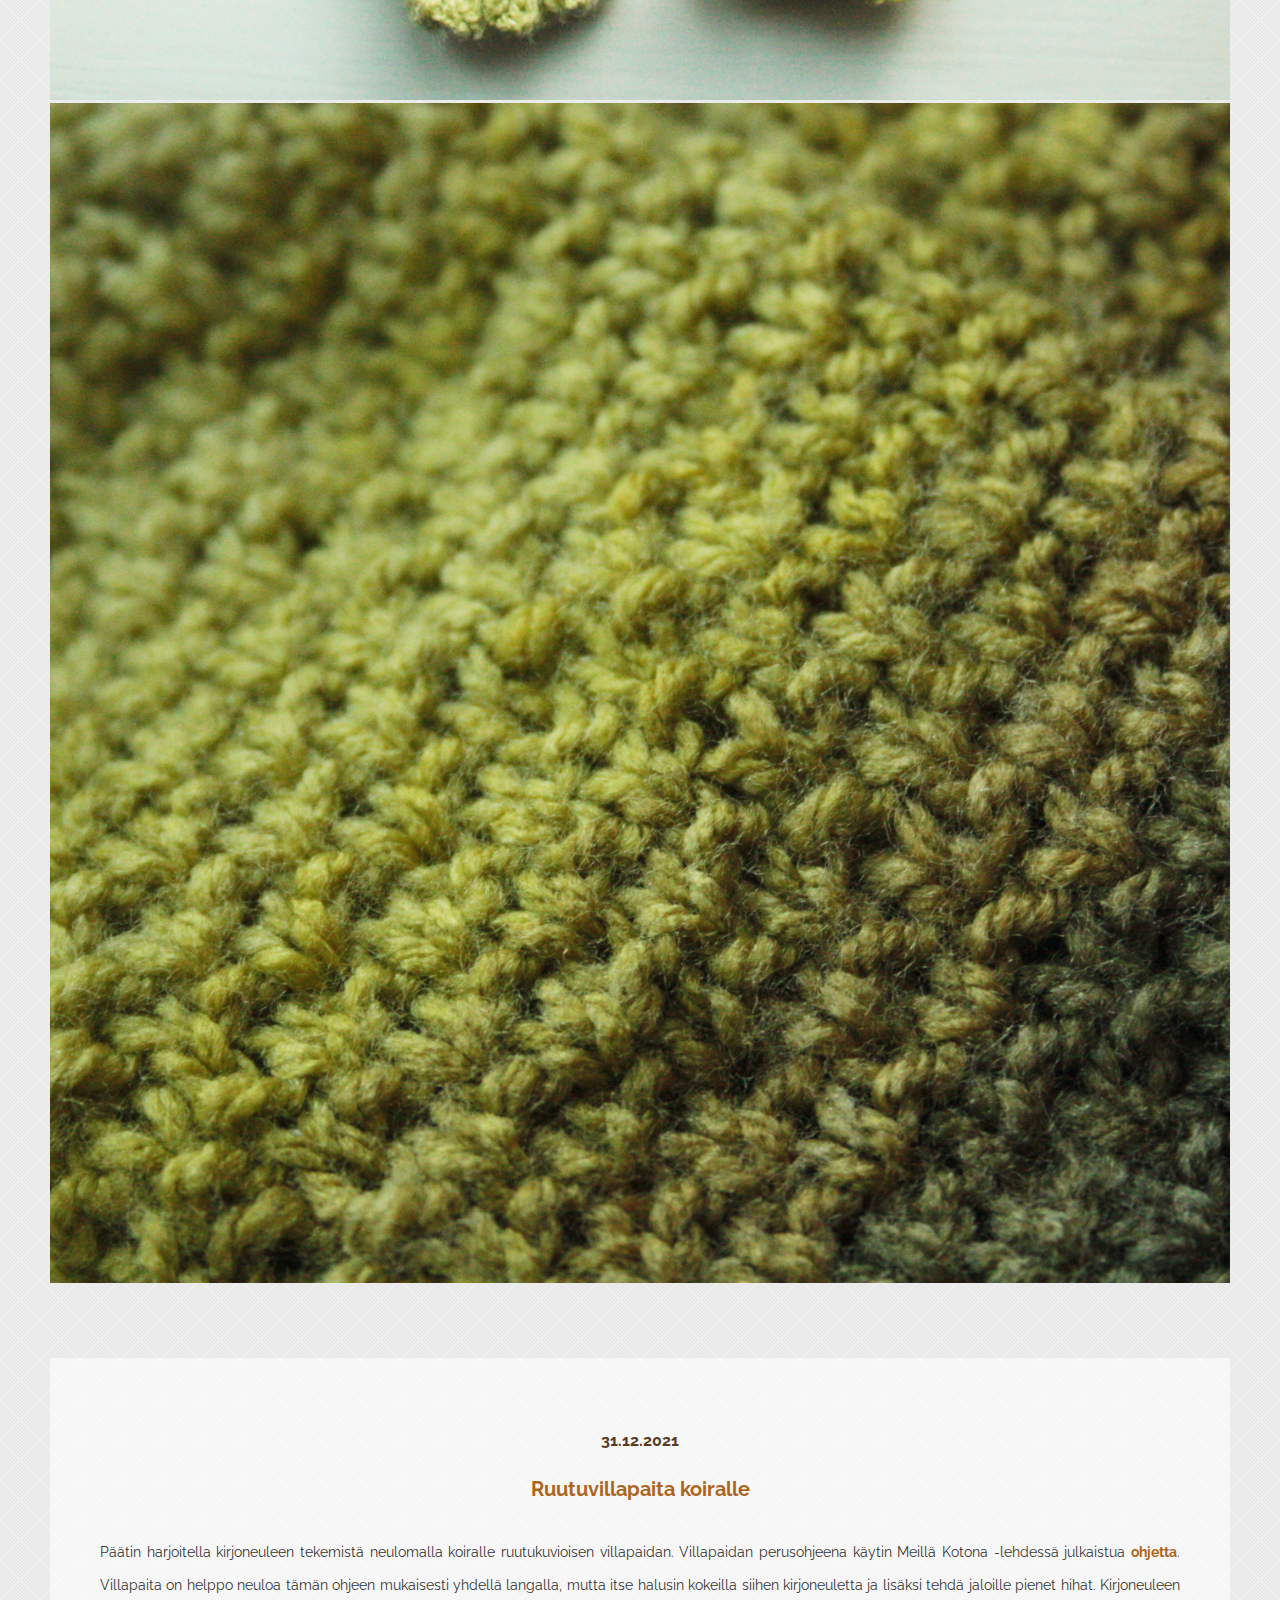
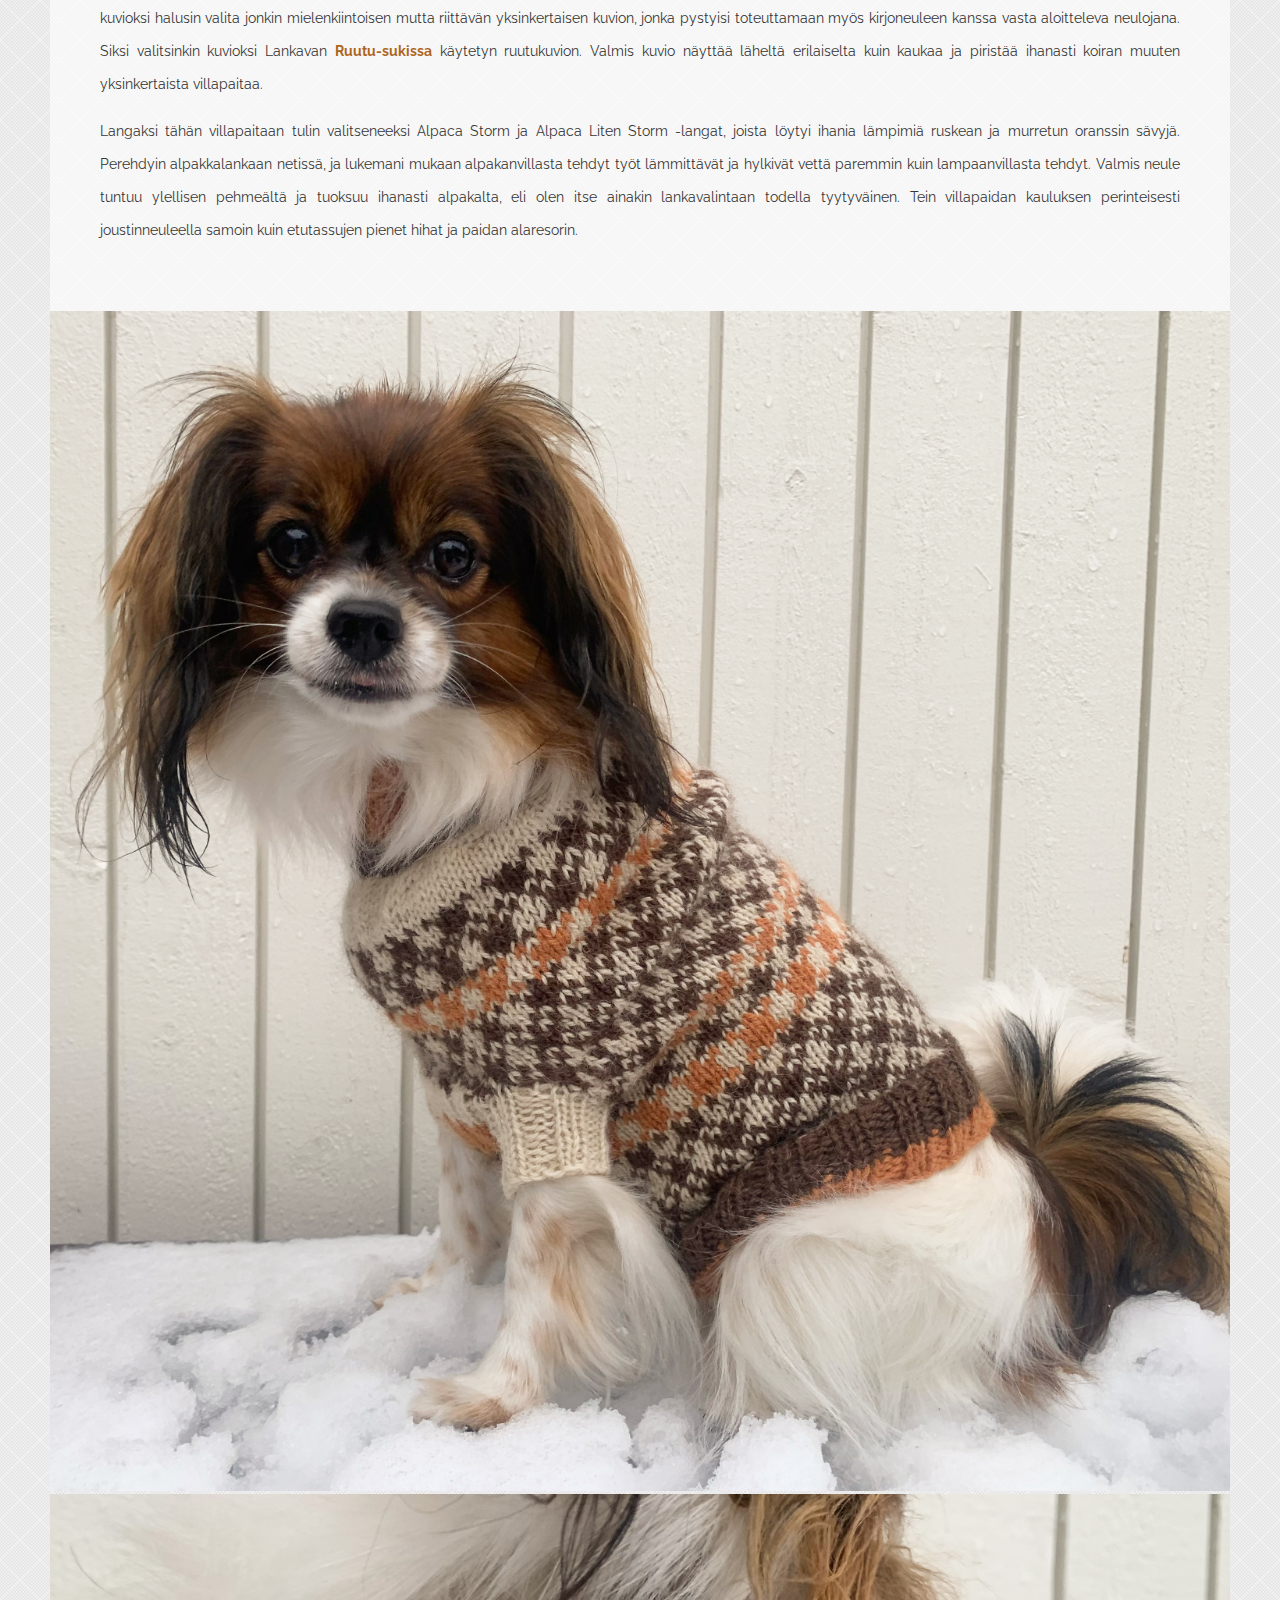
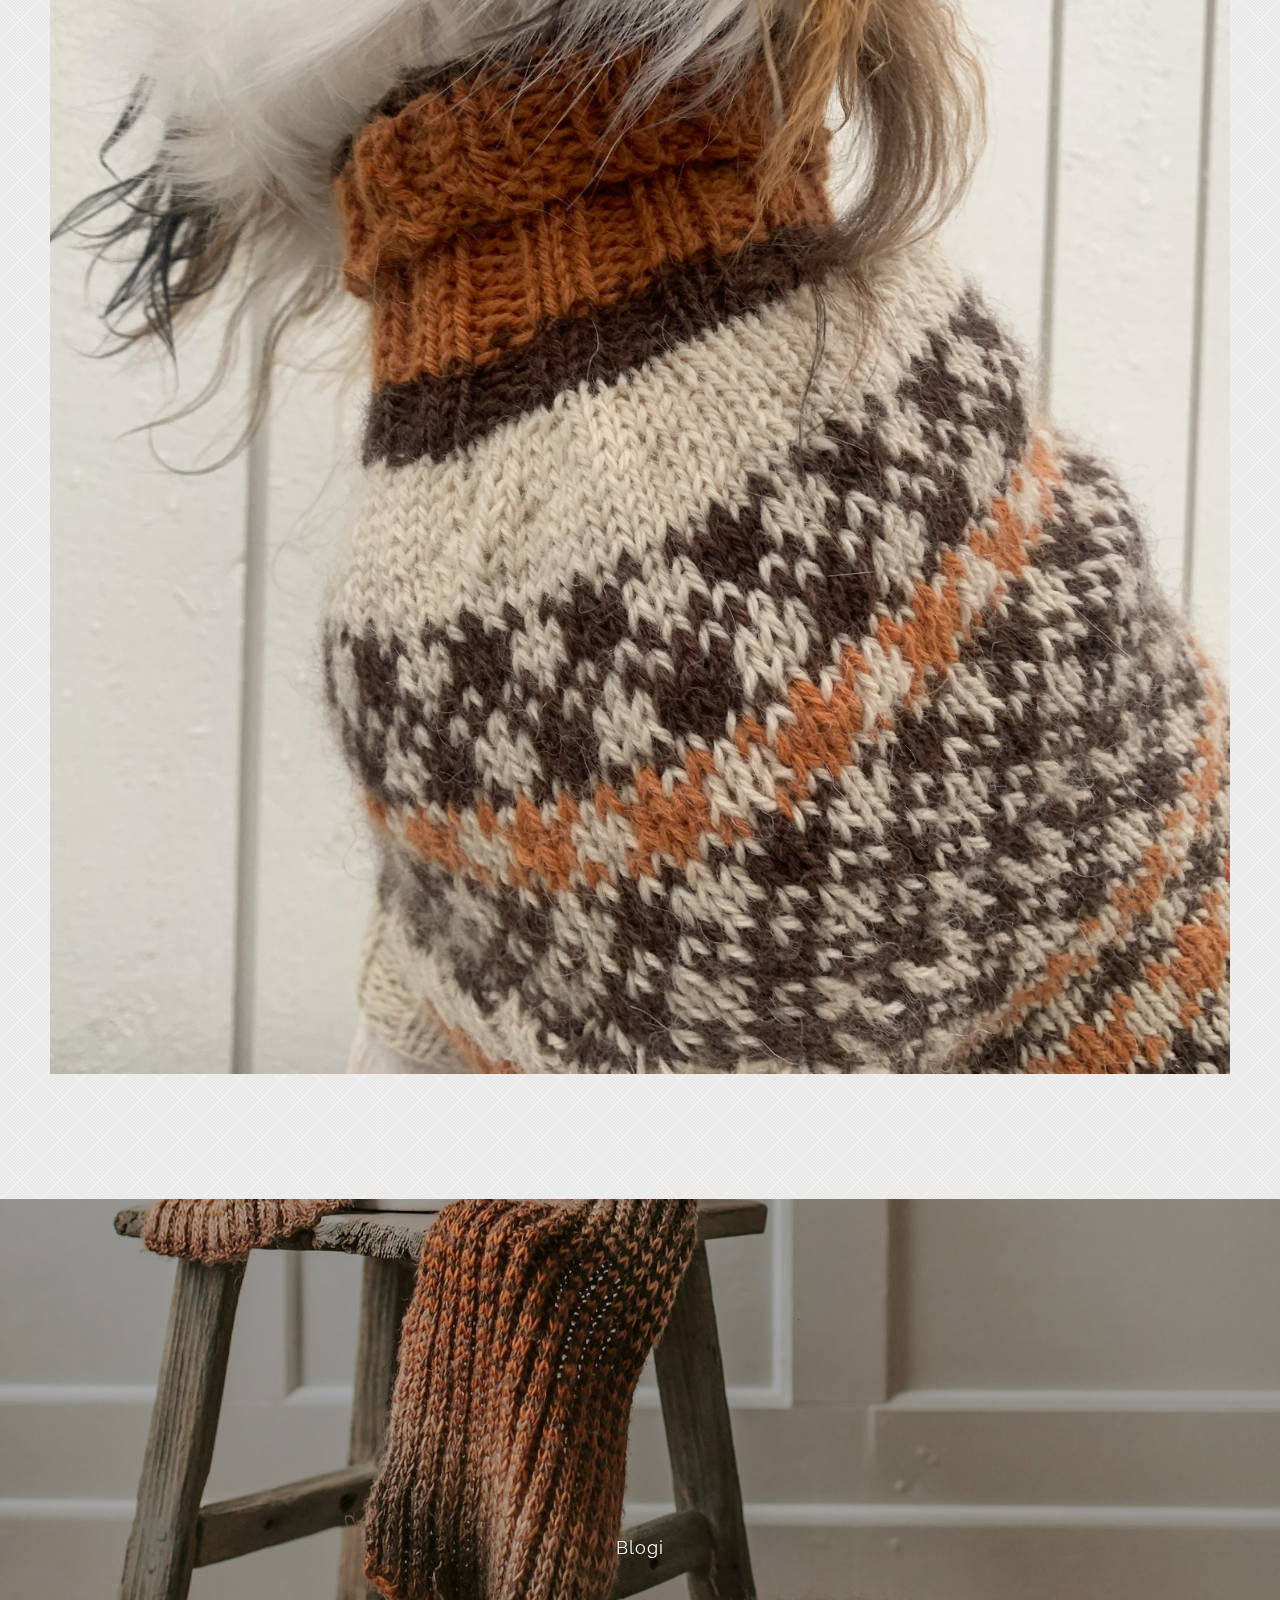
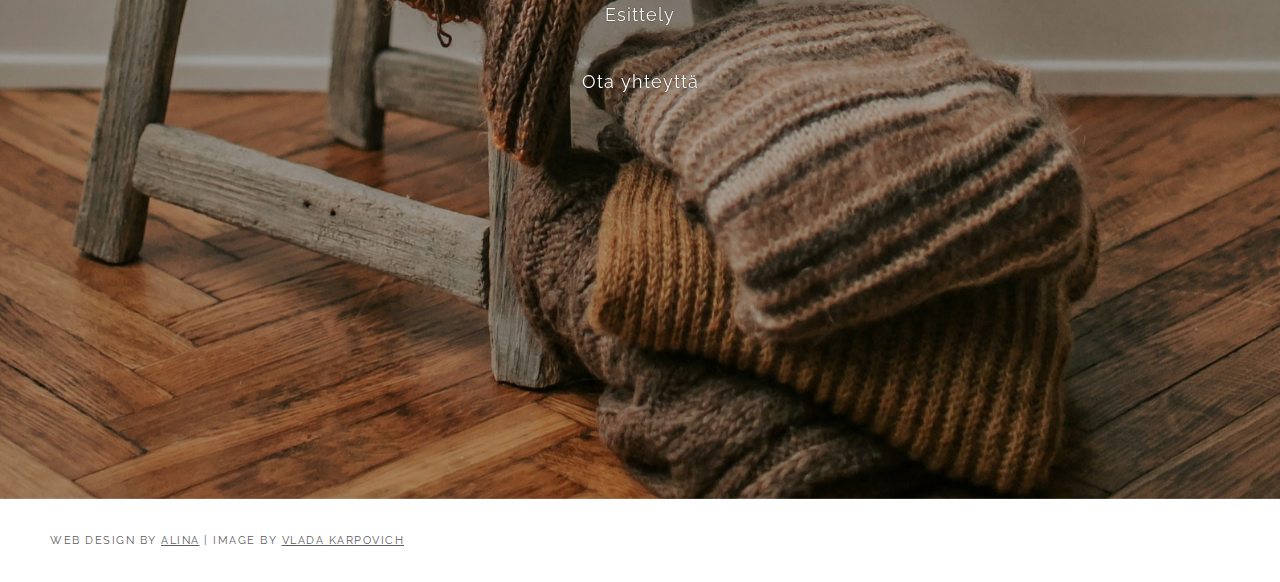
==== commit 8b0c2c2c: "Uusi päivitys" ====
--- a/index.html
+++ b/index.html
@@ -39,6 +39,28 @@
                 </div>
 
                   <div class="content-section">
+
+
+                    <div class="contentbox">
+
+                      <h3>3.2.2022</h3>
+                      <h1>Kirjoneulesukat</h1>
+  
+                      <strong>Tilannepäivitys 3.2.</strong>
+                      <p>Nämä kirjoneulesukat ovat vielä kesken, koska olen vasta saamassa ensimmäisen sukan valmiiksi. Ei ole kyse siitä, 
+                        että sukat olisivat jotenkin erityisen haastavat toteuttaa, mutta olen ollut melkoisen kiireinen parin viimeisen viikon ajan.
+                        Olen todella tyytyväinen näihin sukkiin siitä huolimatta, että etenimistahtini on ollut aika matelevaa näiden kanssa. 
+                        Sukkien kuvio perustuu Novitan nettisivuilta löytyvään ilmaiseen ohjeeseen, jota olen muokannut itse paremmin omaan käyttööni sopivaksi.
+                        Näissä sukissa on siis vähemmän silmukoita kuin alkuperäisessä ohjeessa, ja yksinkertaistin alkuperäisen ohjeen kuviota, koska en
+                        halunnut joutua opettelemaan langanjuoksujen sitomista ihan vielä. Palaan tähän tarkemmin, kun saan sukat valmiiksi.
+                      </p>
+  
+                    </div>
+                    <div class="row pics">
+                        <div class="picbox col-md-6"><img src="sukka2.jpg"></div>
+                        <div class="picbox col-md-6"><img src="sukka1.jpg"></div>
+                    </div>
+
 
                     <div class="contentbox">
 
--- a/style.css
+++ b/style.css
@@ -321,4 +321,11 @@
     width: 100%;
     height: 60vh;
   }
-}
+  footer {
+    box-sizing: border-box;
+    text-align: center;
+    padding: 30px 0px 30px 0px;
+    bottom: 0px;
+    position: relative;
+  }
+}
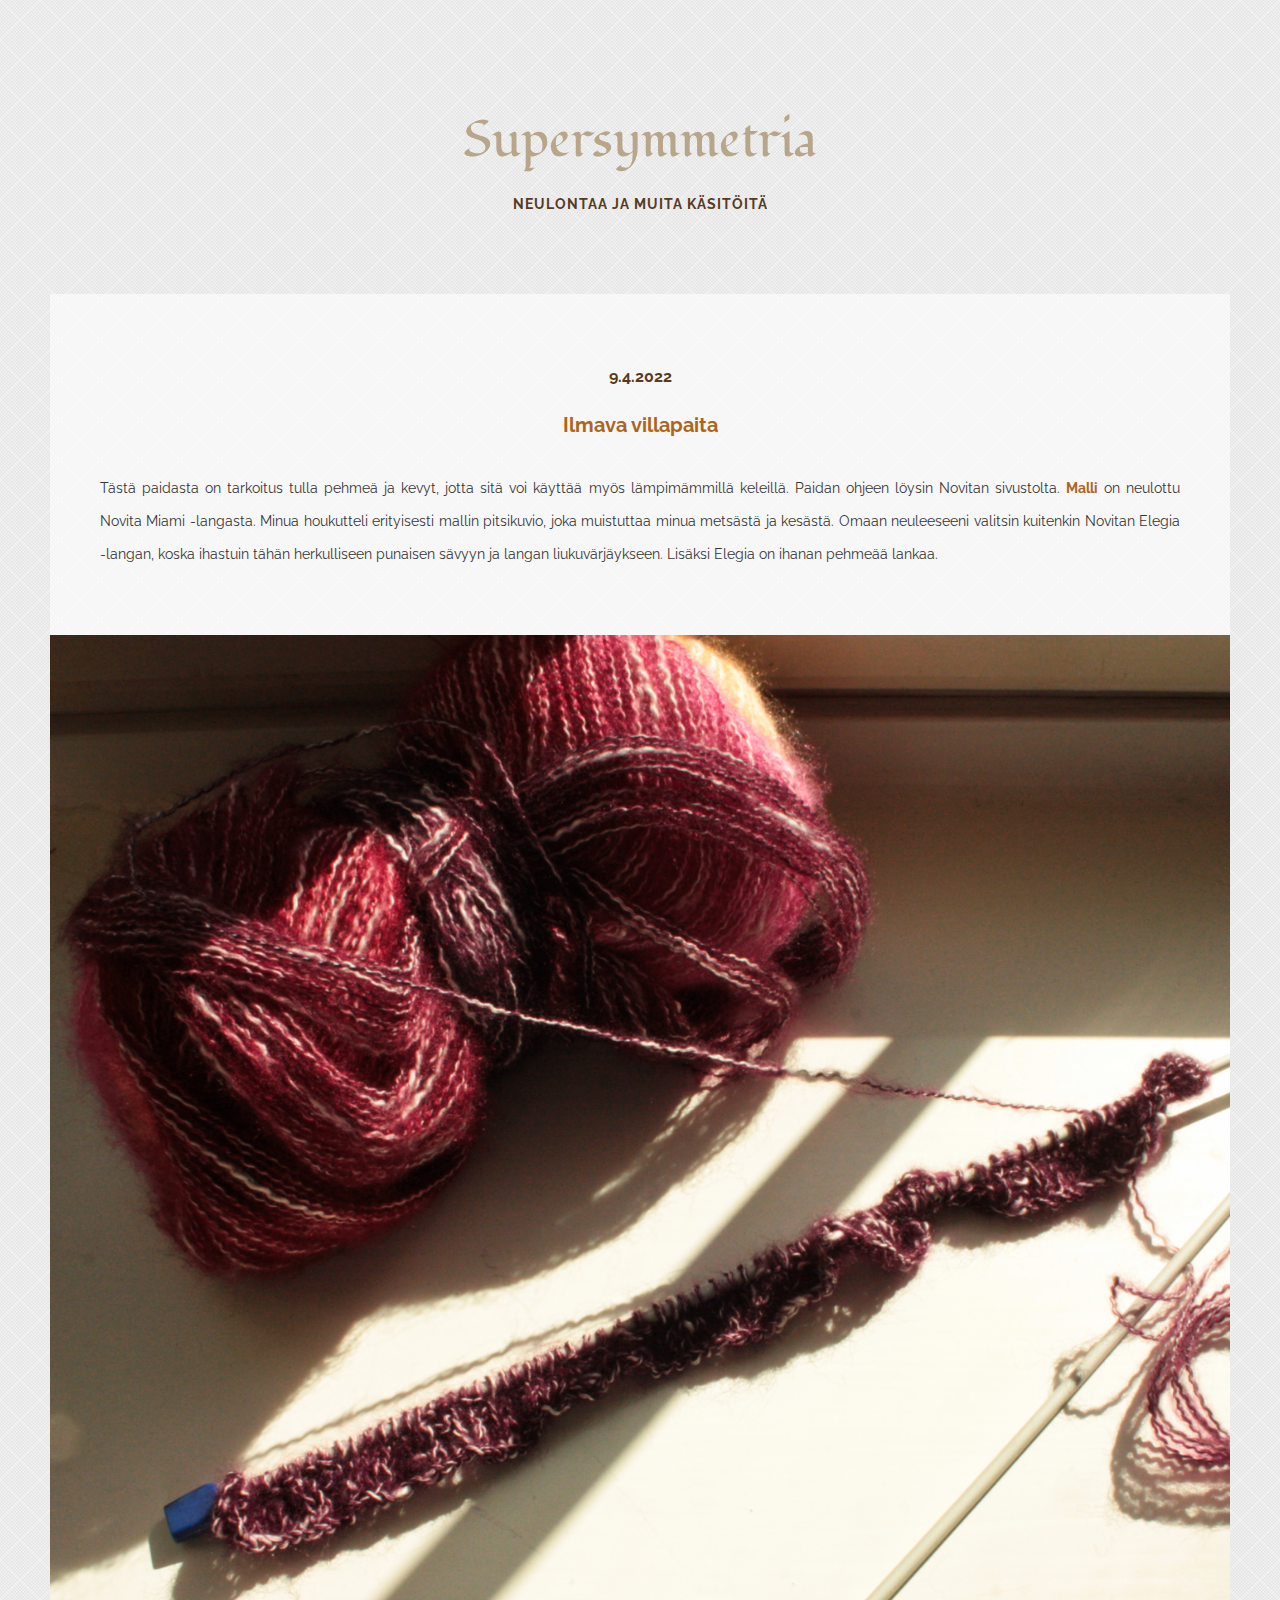
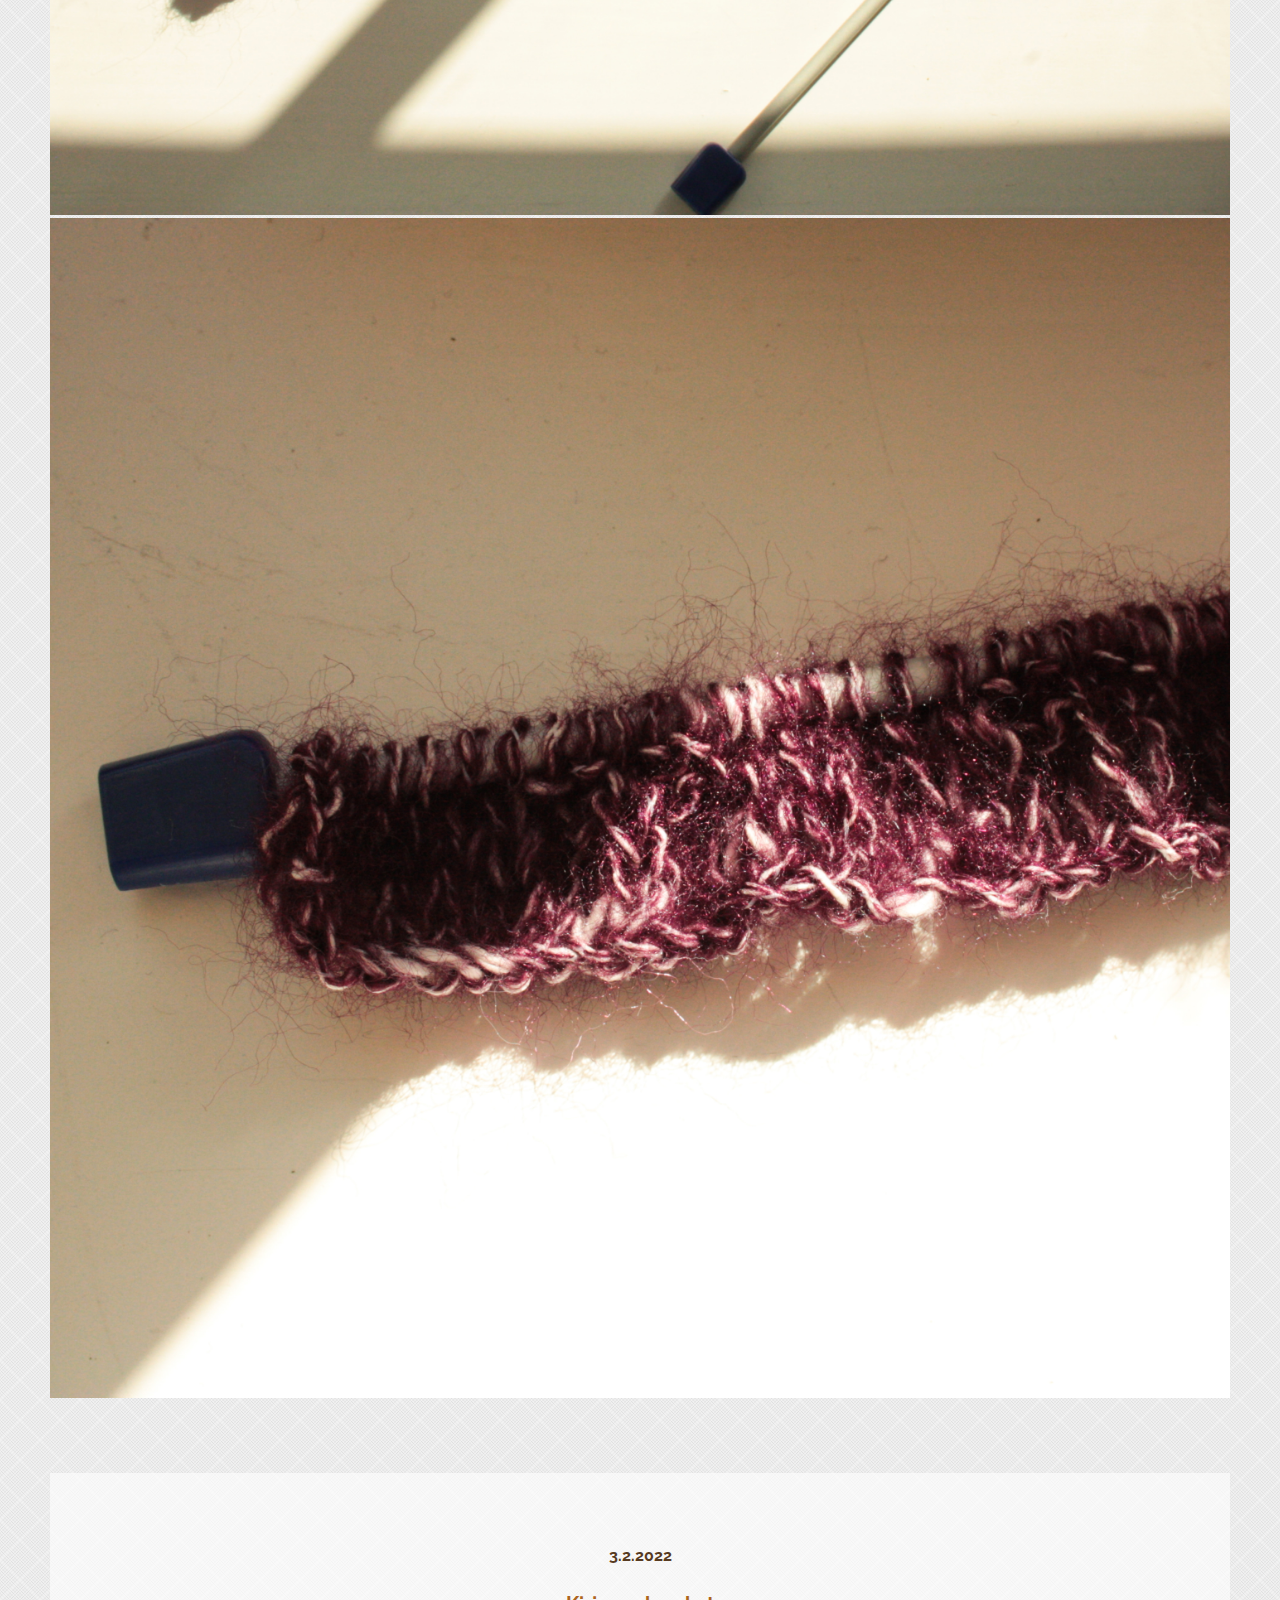
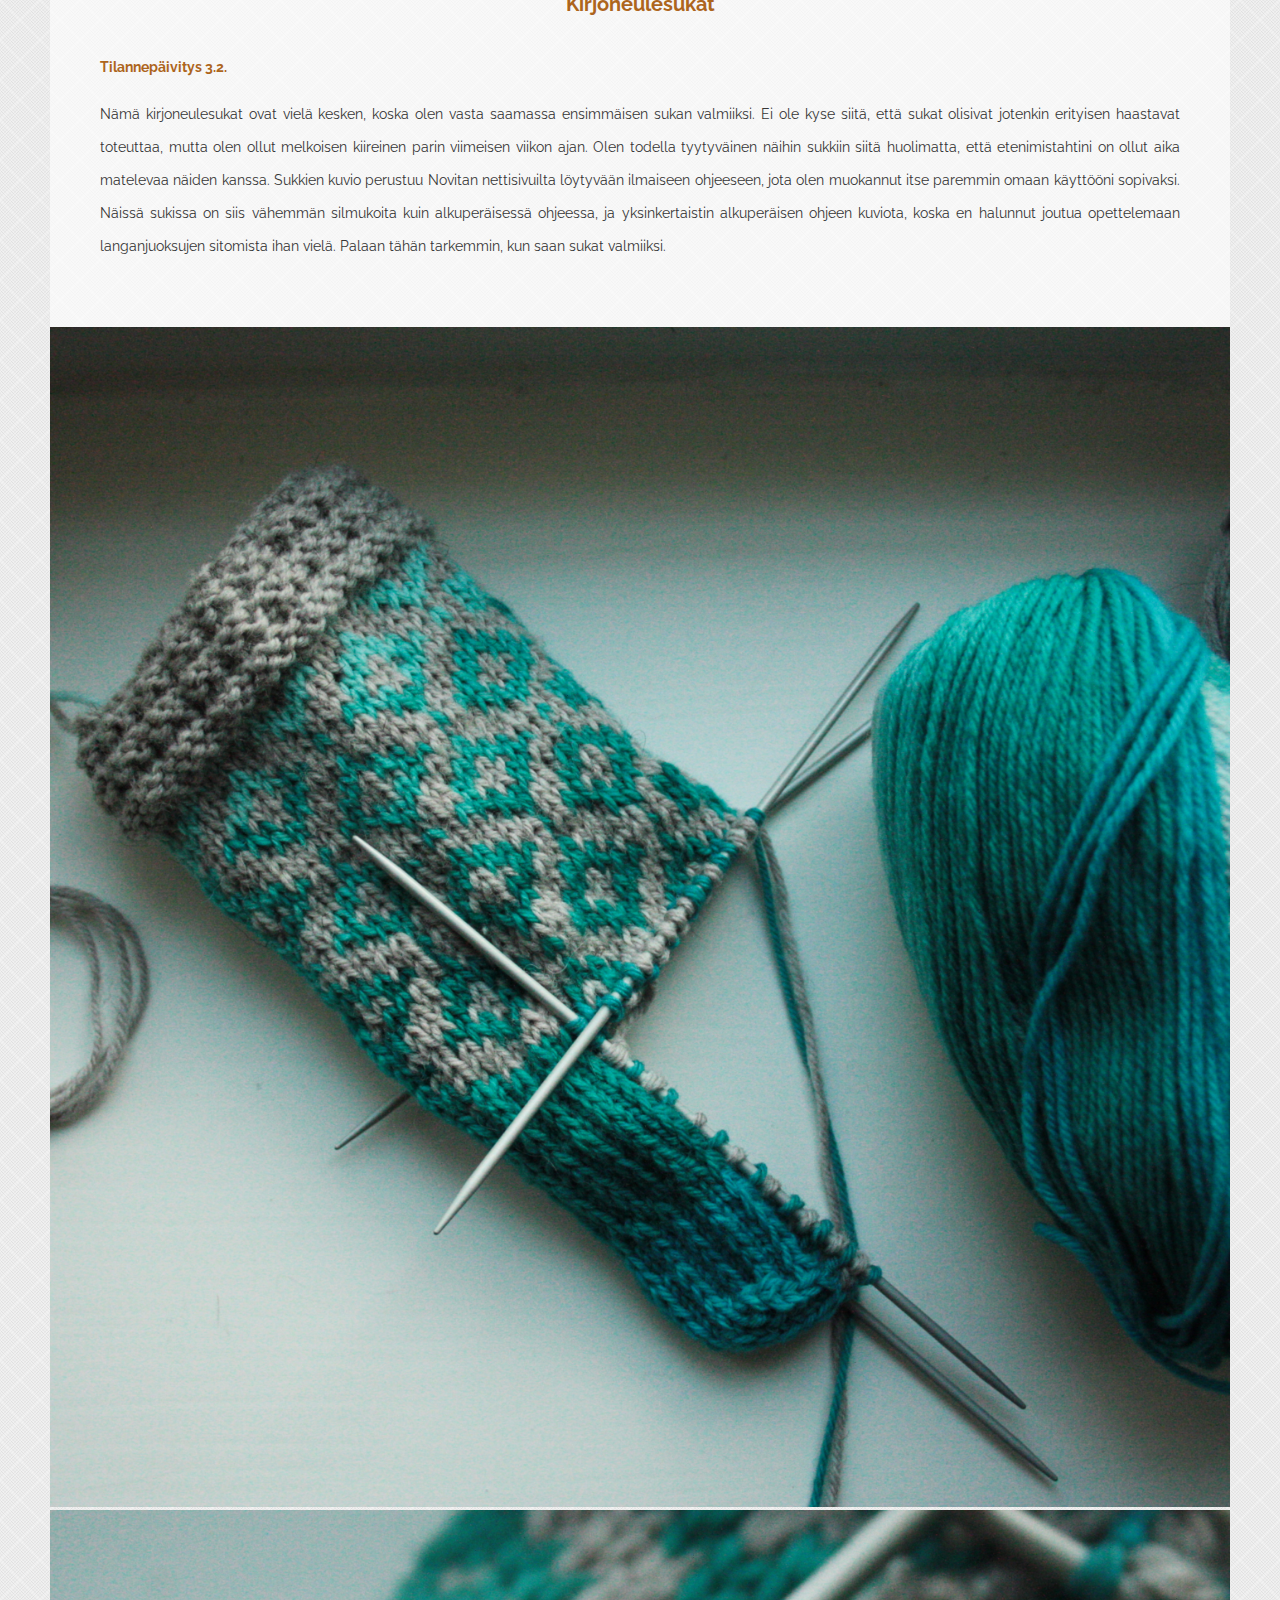
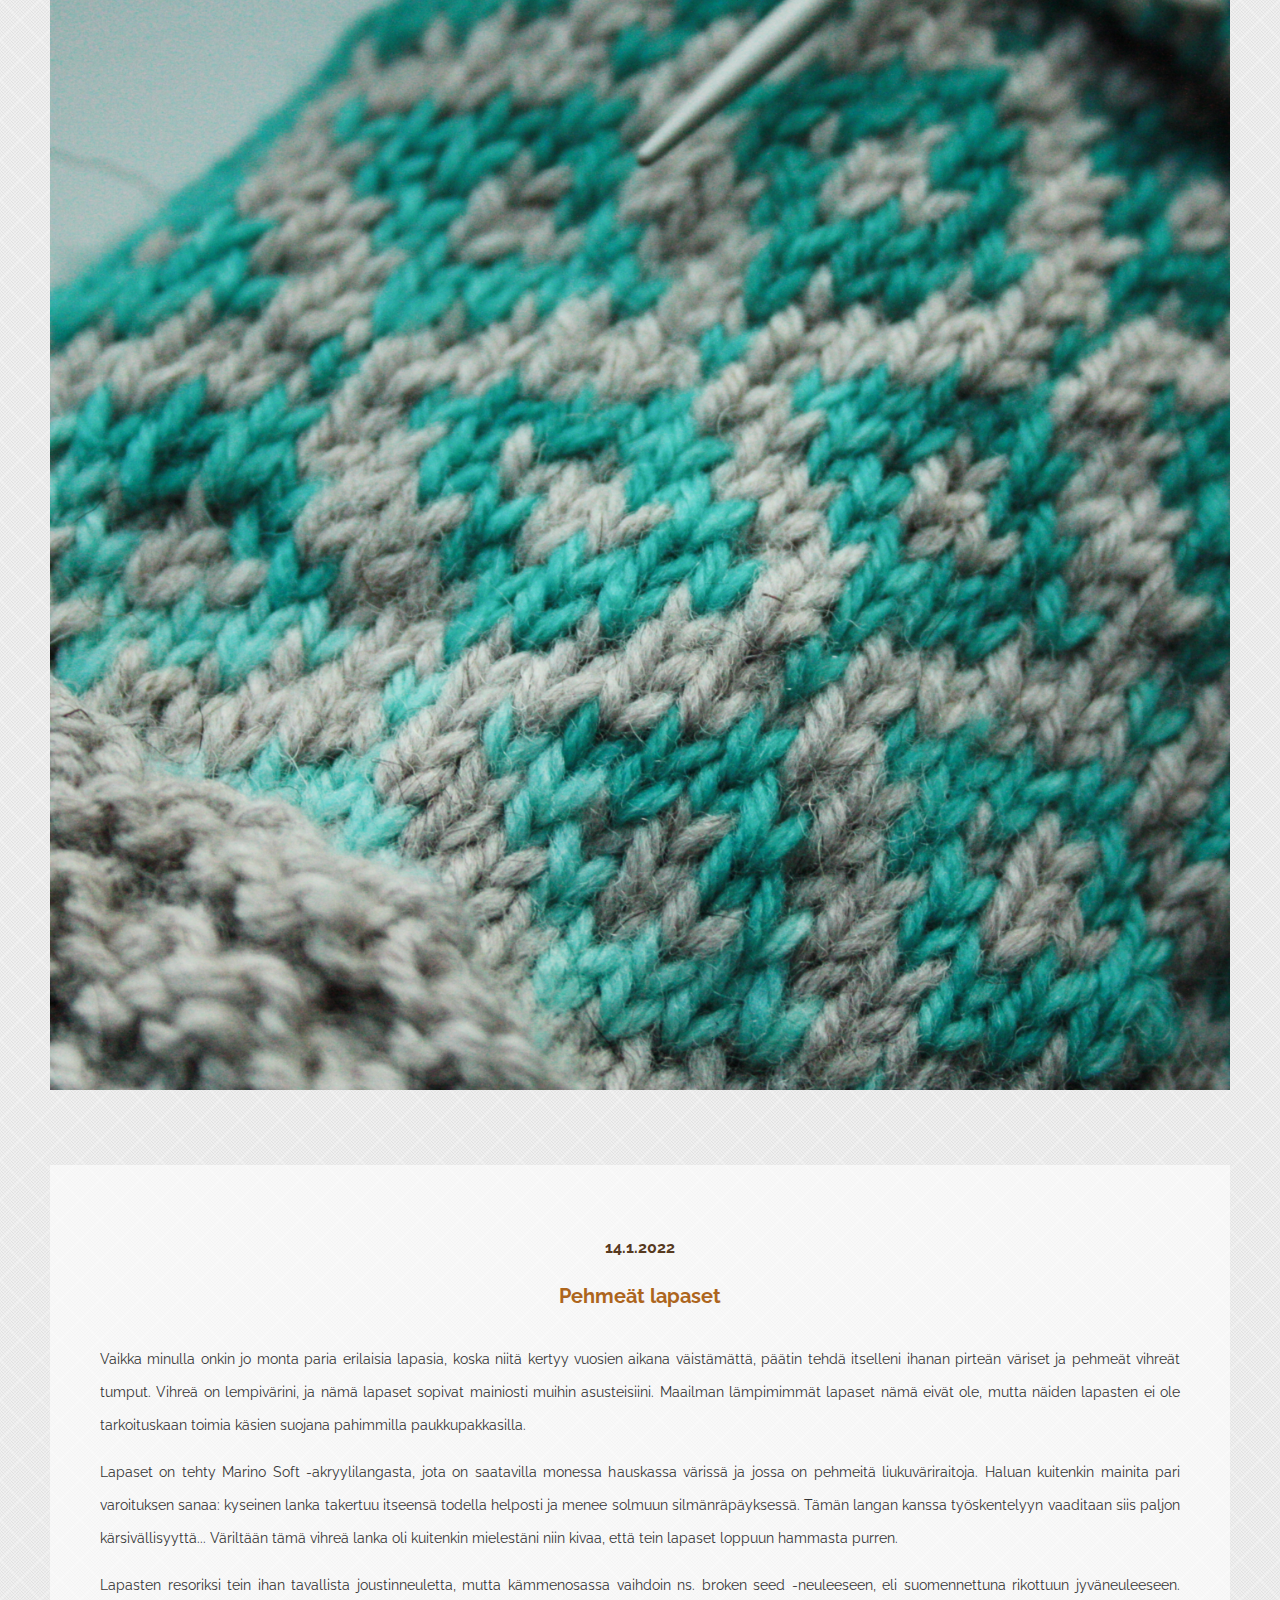
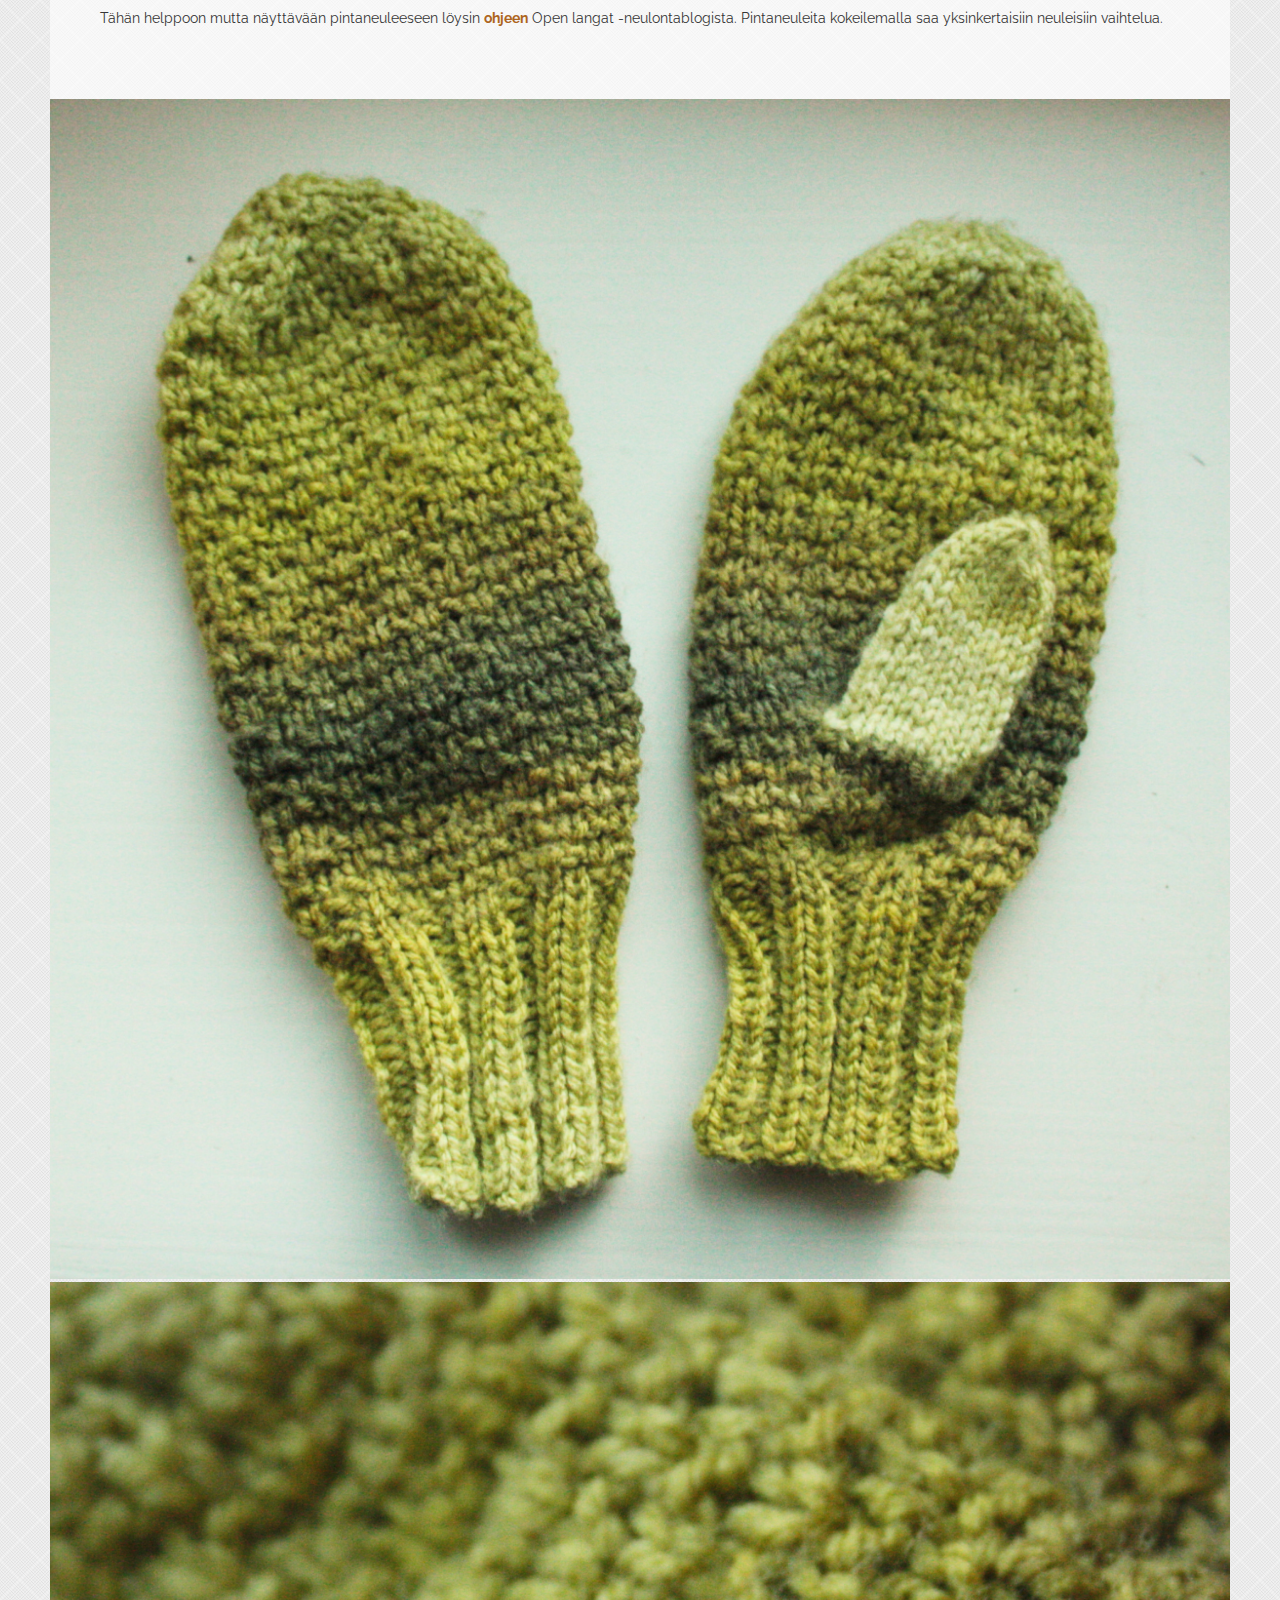
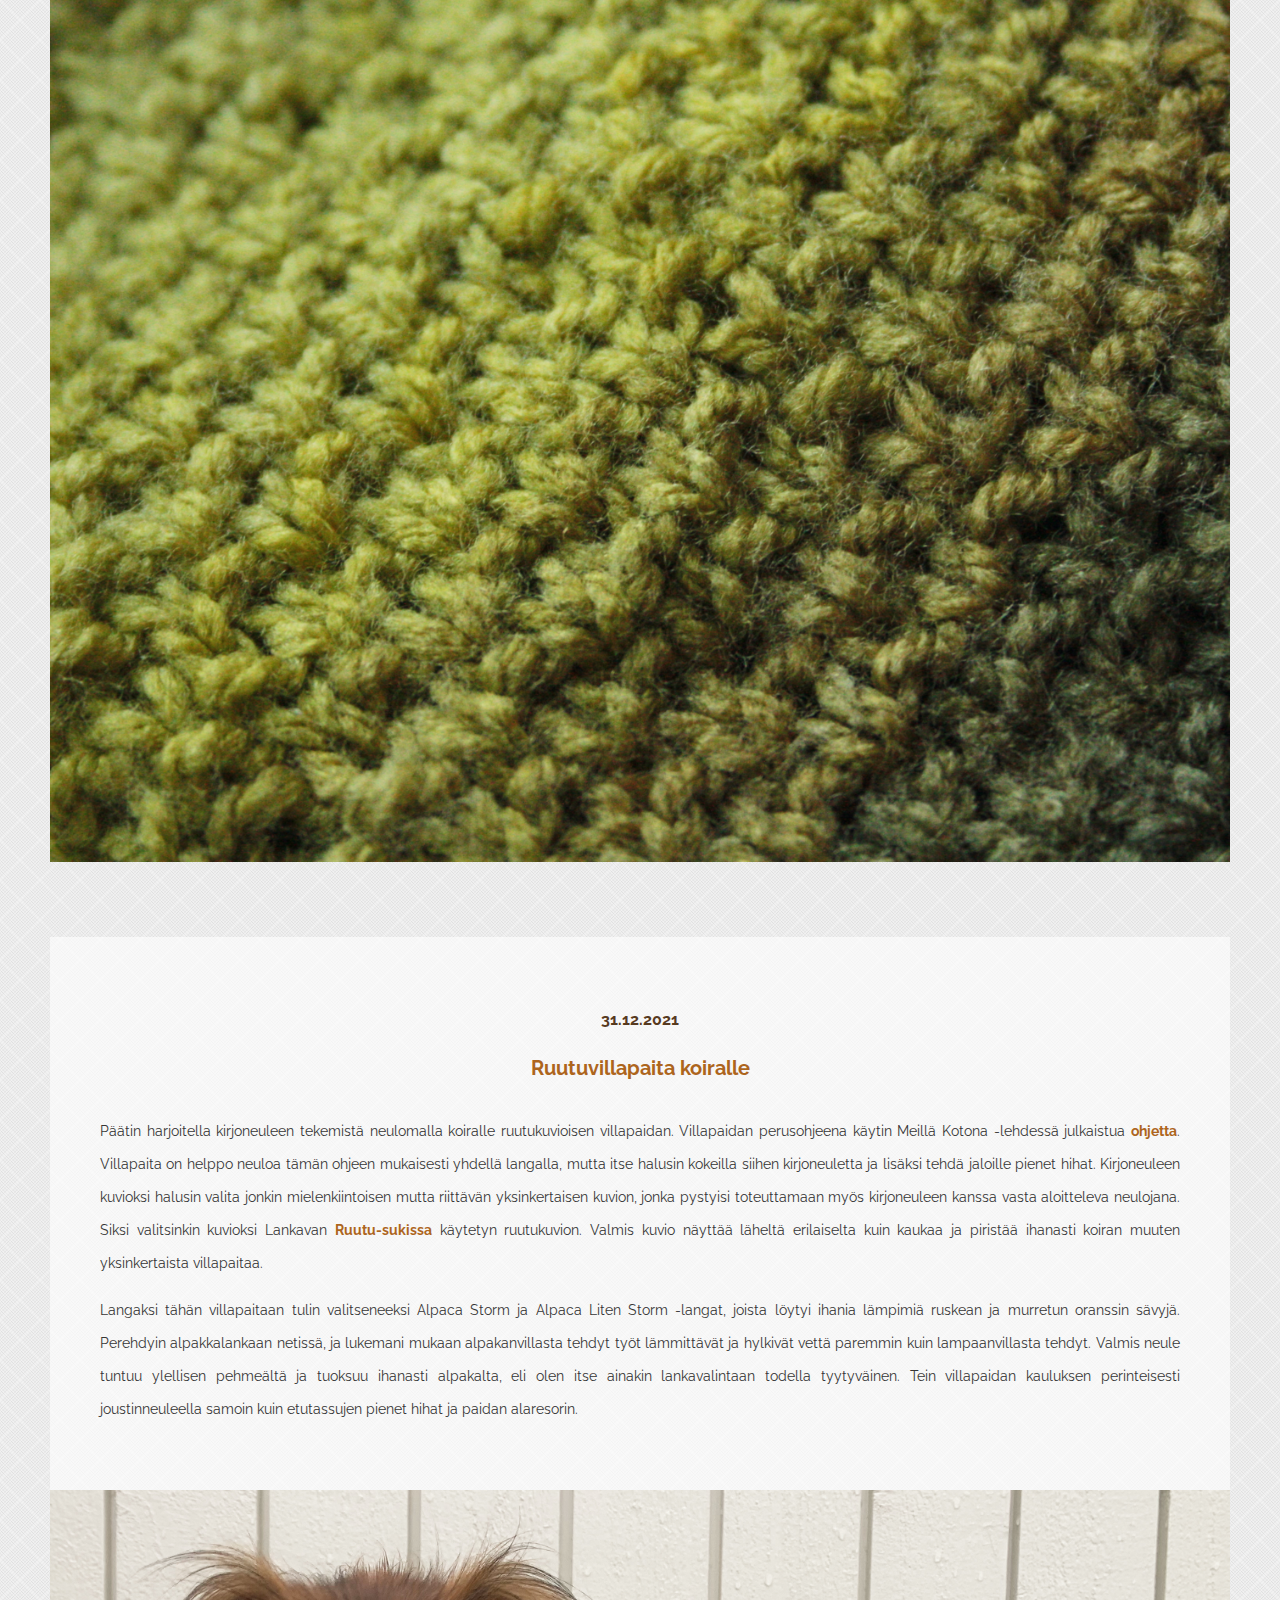
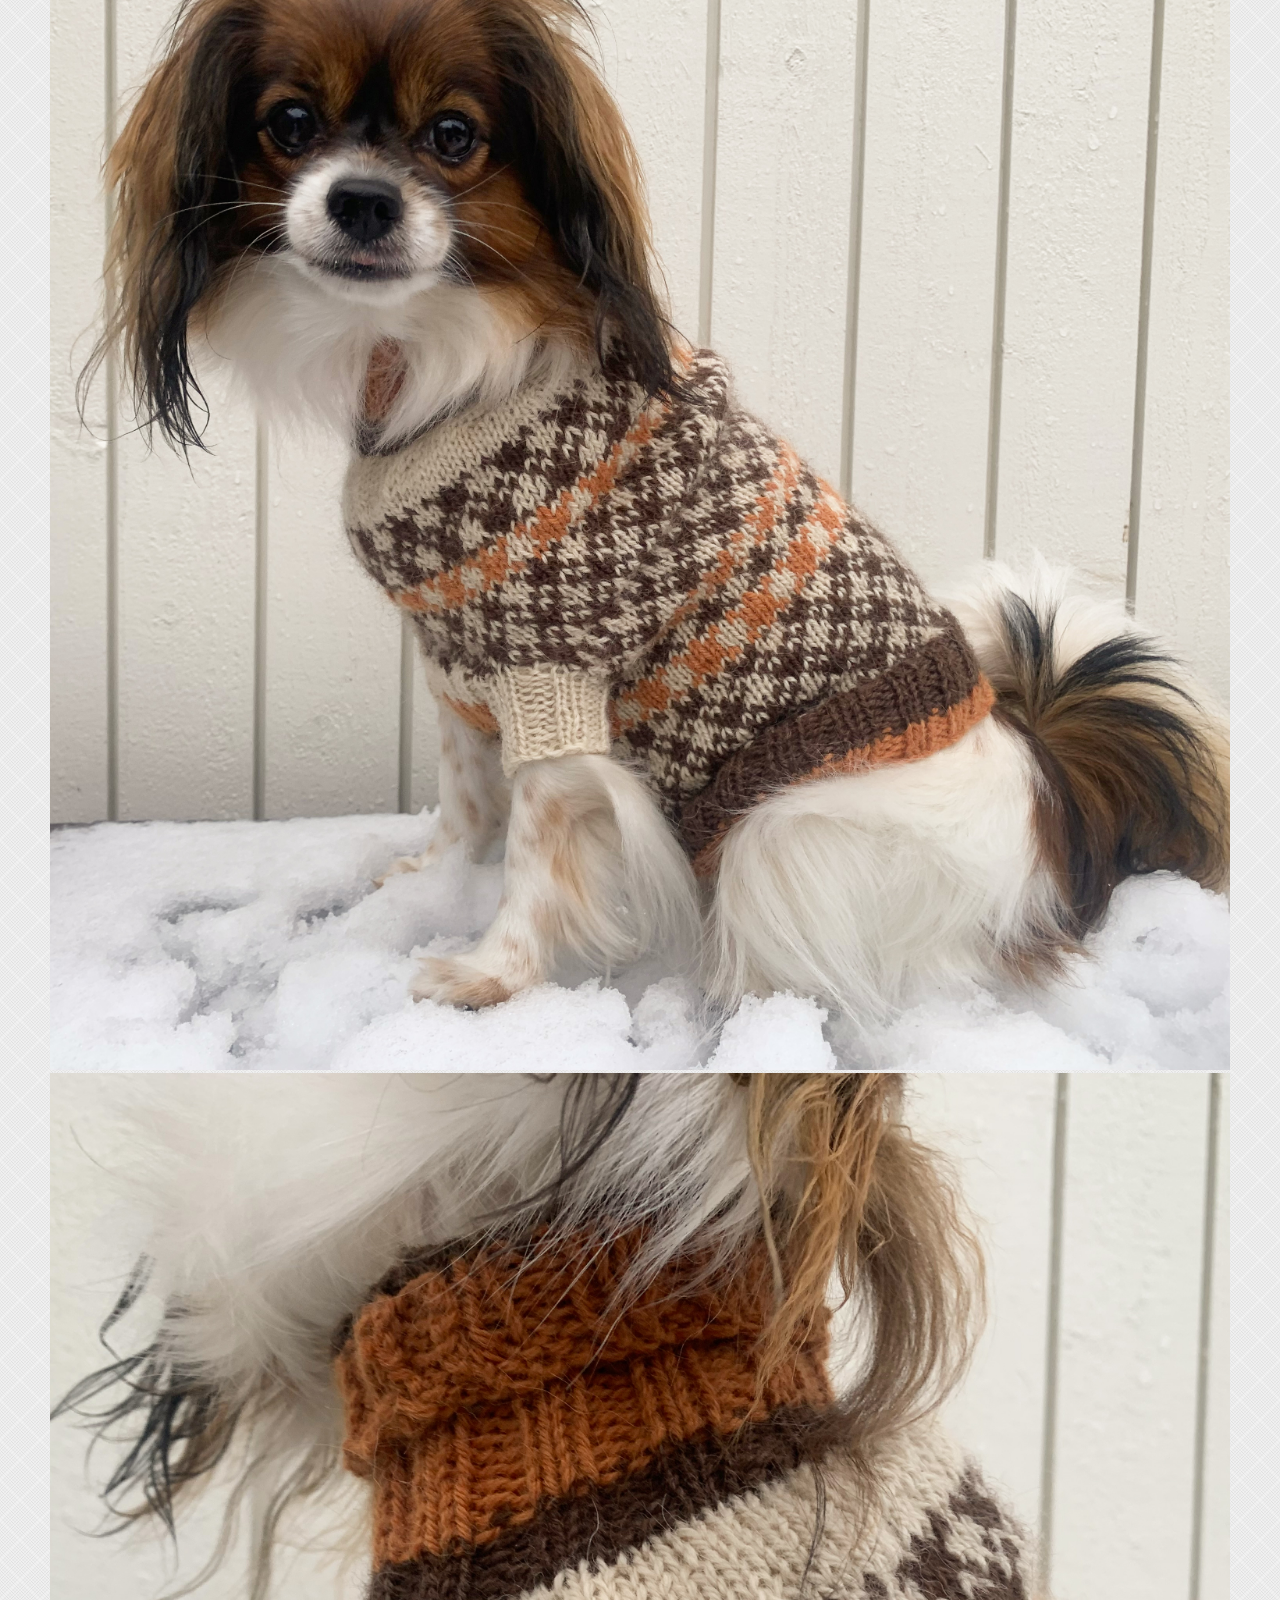
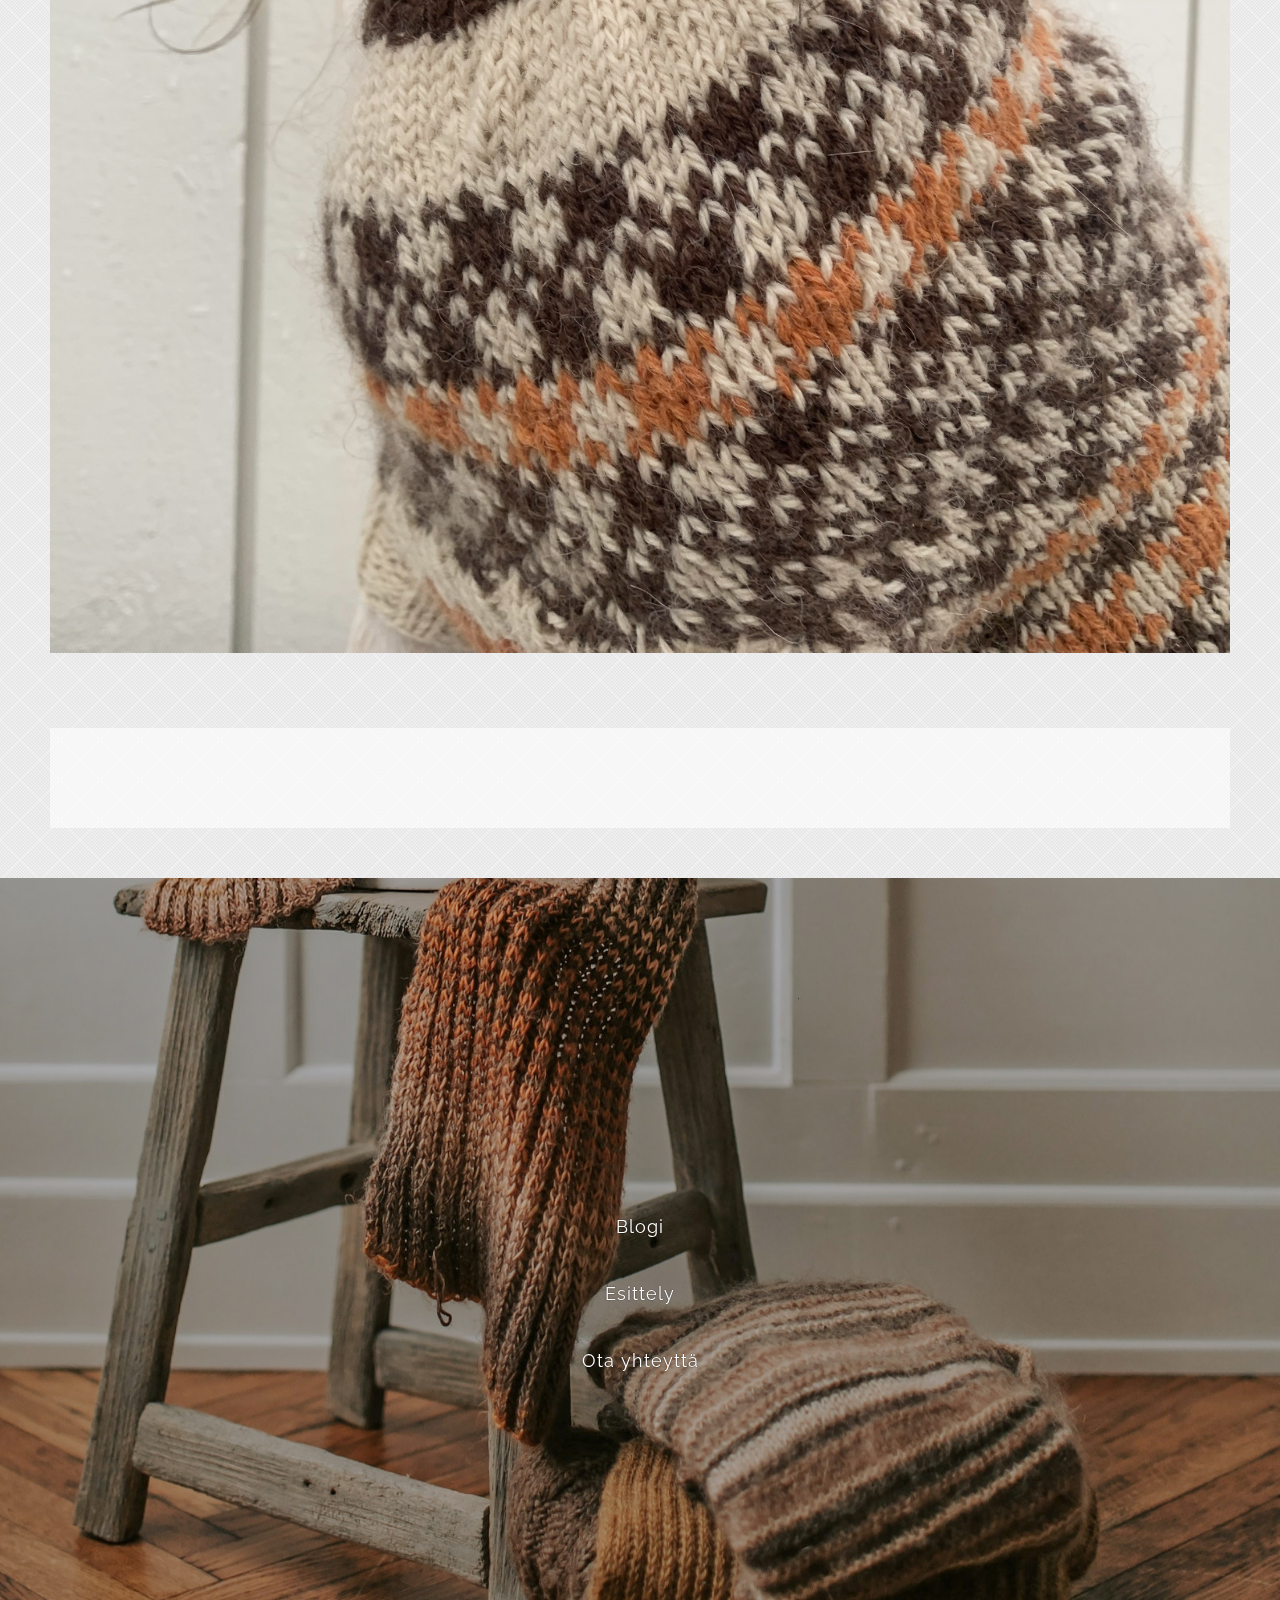
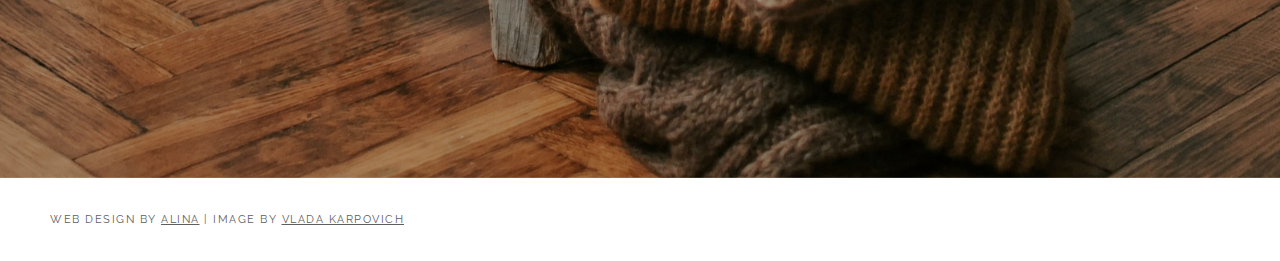
==== commit ccdde9f3: "Uusi neuletyö" ====
--- a/index.html
+++ b/index.html
@@ -40,6 +40,23 @@
 
                   <div class="content-section">
 
+
+                    <div class="contentbox">
+
+                      <h3>9.4.2022</h3>
+                      <h1>Ilmava villapaita</h1>
+  
+                      <p>Tästä paidasta on tarkoitus tulla pehmeä ja kevyt, jotta sitä voi käyttää myös lämpimämmillä keleillä. Paidan ohjeen löysin Novitan sivustolta. 
+                        <a href="https://www.novitaknits.com/fi/naisen-pitsineuletoppi-novita-miami-(arkistomalli)" target="_blank">Malli</a> on neulottu Novita Miami 
+                        -langasta. Minua houkutteli erityisesti mallin pitsikuvio, joka muistuttaa minua metsästä ja kesästä. Omaan neuleeseeni valitsin kuitenkin 
+                        Novitan Elegia -langan, koska ihastuin tähän herkulliseen punaisen sävyyn ja langan liukuvärjäykseen. Lisäksi Elegia on ihanan pehmeää lankaa.
+                      </p>
+  
+                    </div>
+                    <div class="row pics">
+                        <div class="picbox col-md-6"><img src="paita1.jpg"></div>
+                        <div class="picbox col-md-6"><img src="paita2.jpg"></div>
+                    </div>
 
                     <div class="contentbox">
 
@@ -130,35 +147,18 @@
                       <div class="picbox col-md-6"><img src="greentwo.jpg"></div>
                   </div>-->
 
-
-                  <!--<div class="contentbox new">
-                    <h3>10.10.2021</h3>
-                    <h1>Muurahaisenpolkua sukanvarressa</h1>
-
-                    Nämä sukat tein syntymäpäivälahjaksi, joten yritin parhaani olla mahdollisimman huolellinen
-                    tiukasta aikataulusta huolimatta.
-
-                    <h4 class="button">Lue lisää</h4>
-
-                    <p class="this">
-                      Väriksi valikoitui mukavan tumma vihreä sävy, ja lankana oli Novitan
-                      Isoveli (puikkosuositus 5-6). Sukkien resoriksi tein helppoa ja perinteistä joustinneuletta, ja sitten
-                      aloitin tekemään varteen muurahaisenpolkua. Kyseinen pintaneule on yksinkertaisempaa toteuttaa kuin uskoisikaan,
-                      ja lopputuloksena on hauskalta näyttävä röpölöinen pinta, joka kiinnittää katseen. Kantapää on näissä sukissa
-                      vahvistettua neuletta, ja muurahaisenpolku jatkuu sukkien päälliosassa varpaisiin asti. Itse olen todella
-                      tyytyväinen sukkien väriin ja muurahaisenpolkuuni, ja sukat taisivat olla mieluinen lahja myös syntymäpäiväsankarille.
-                    </p>
-
-                  </div>-->
-
-                  <!--<div class="row pics">
-                      <div class="picbox col-md-6"><img src="green.jpg"></div>
-                      <div class="picbox col-md-6"><img src="greentwo.jpg"></div>
-                  </div>-->
-
-                  </div>
-              </div>
-
+            <div class="contentbox new">
+            <div id="wrapper">
+              <section>
+                  <div class="data-container"></div>
+                  <div id="pagination-demo1"></div>
+                  <div class="data-container"></div>
+                  <div id="pagination-demo2"></div>
+              </section>
+            </div></div>
+
+          </div>
+        </div>
 
                 <div class="col-md-4 collapse show">
 
@@ -208,13 +208,21 @@
 WHETHER IN AN ACTION OF CONTRACT, TORT OR OTHERWISE, ARISING FROM, OUT OF OR IN CONNECTION WITH THE SOFTWARE
 OR THE USE OR OTHER DEALINGS IN THE SOFTWARE.-->
 
-<script src="https://ajax.googleapis.com/ajax/libs/jquery/3.5.1/jquery.min.js"></script>
+<script src="https://pagination.js.org/dist/2.1.5/pagination.min.js"></script>
 <script>
-$(document).ready(function(){
-  $(".button").click(function(){
-    $(".this").slideToggle();
-  });
-});
+
+$('#pagination-demo2').pagination({
+    dataSource: [1, 2, 3, 4, 5, 6, 7],
+    pageSize: 1,
+    showPageNumbers: false,
+    showNavigator: true,
+    callback: function(data, pagination) {
+        // template method of yourself
+        var html = template(data);
+        dataContainer.html(html);
+    }
+})
+
 </script>
 
 </body>
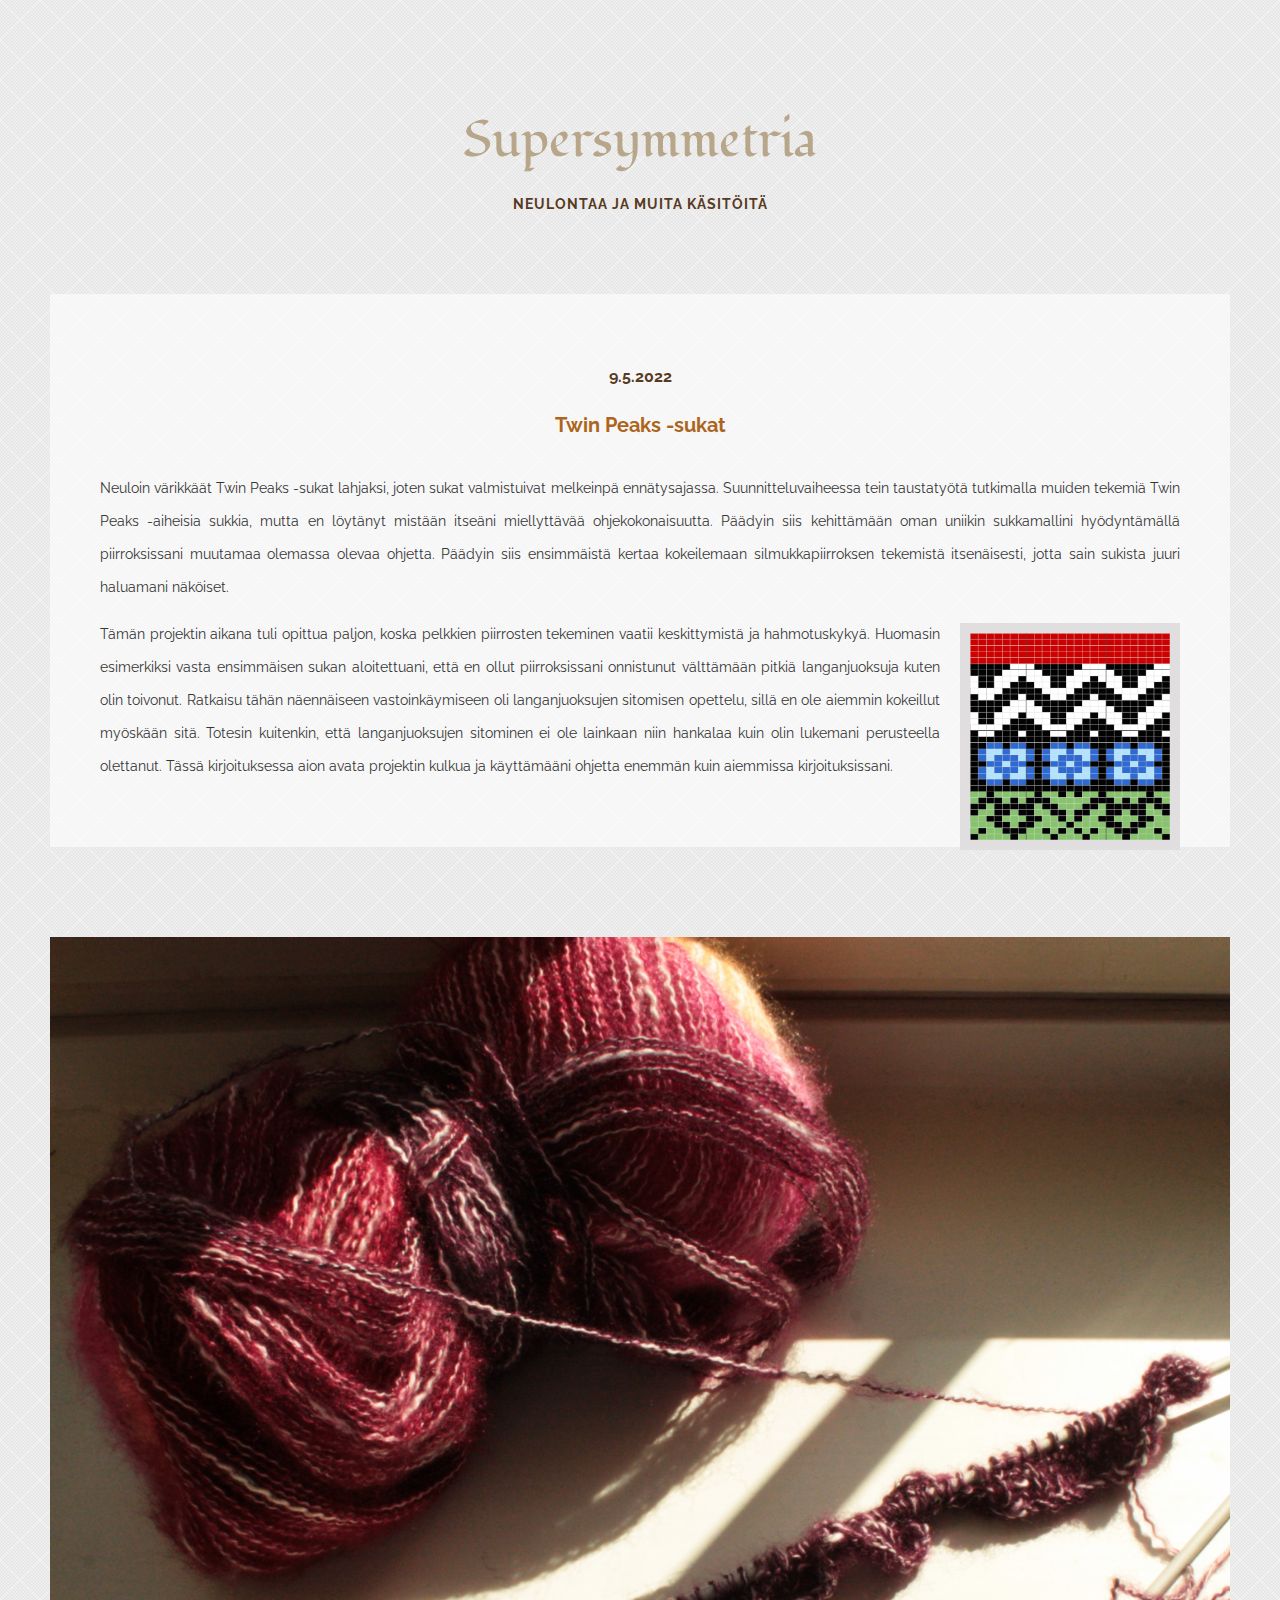
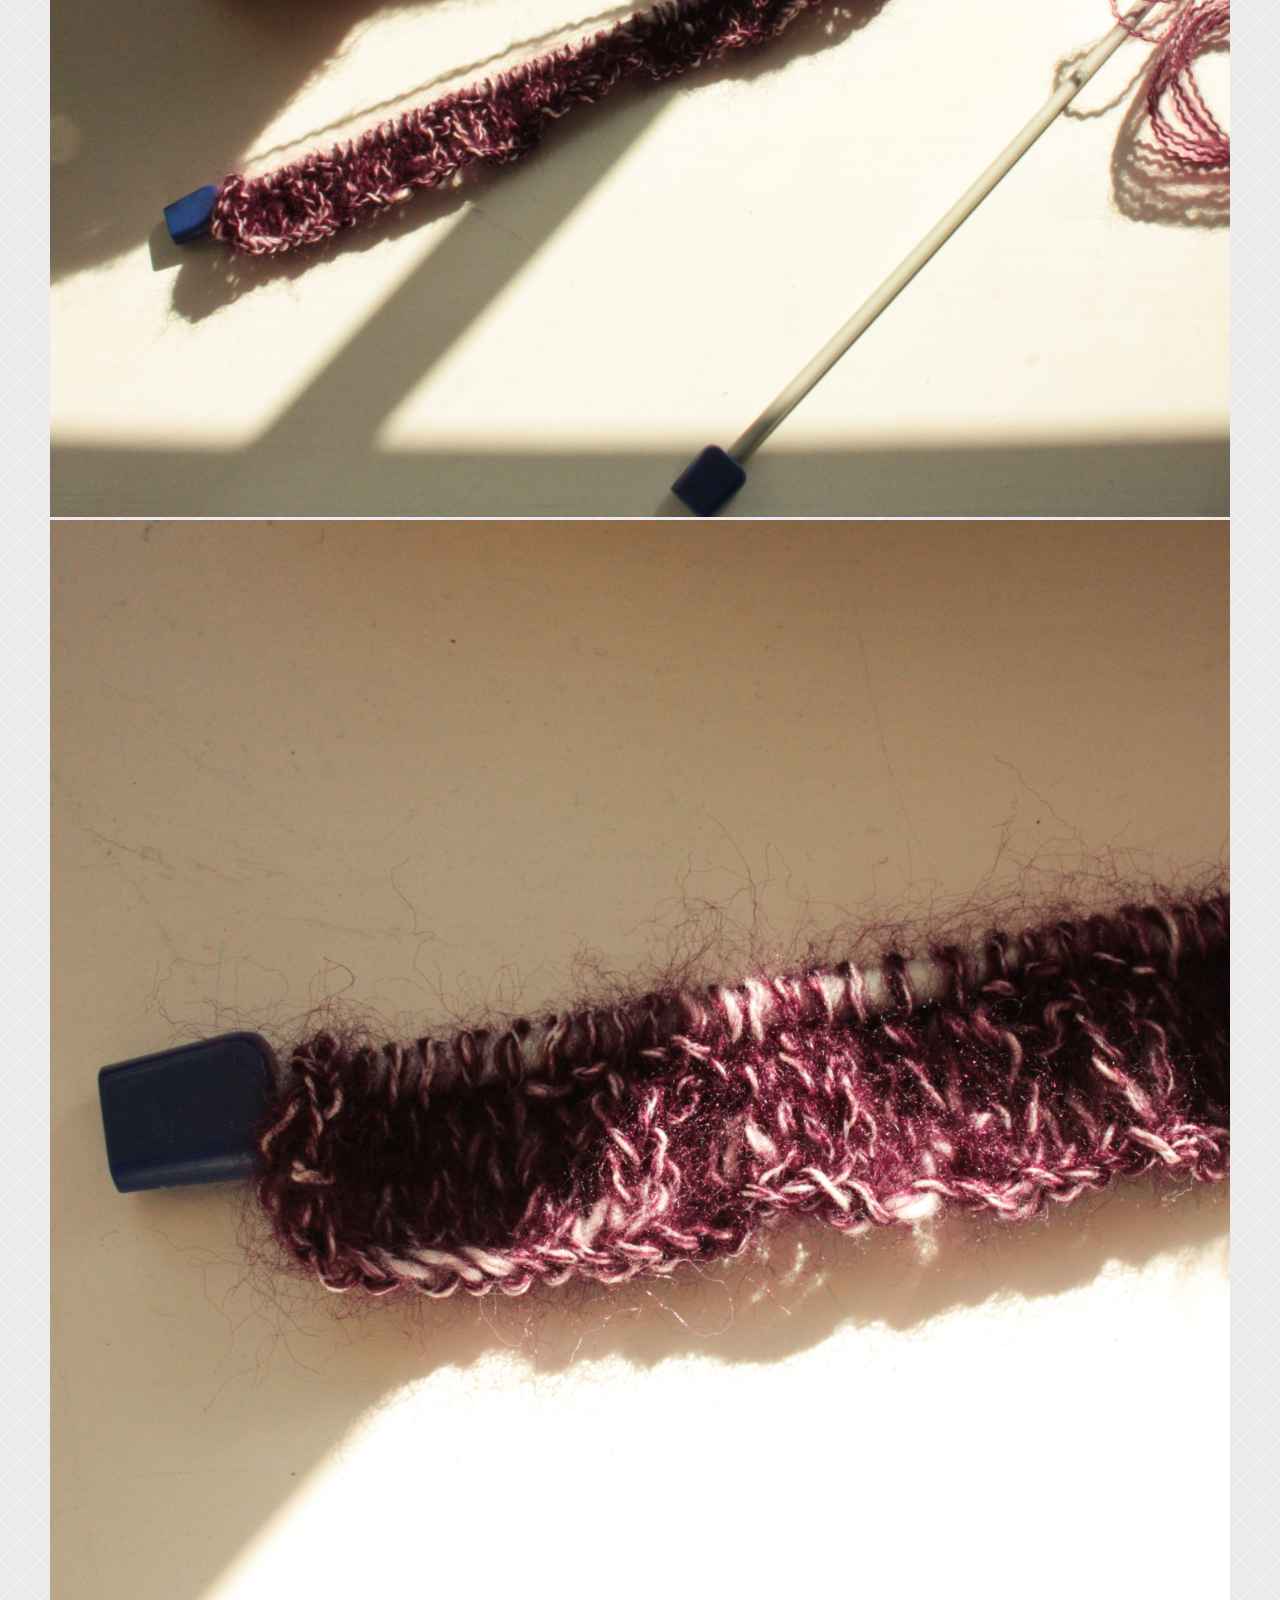
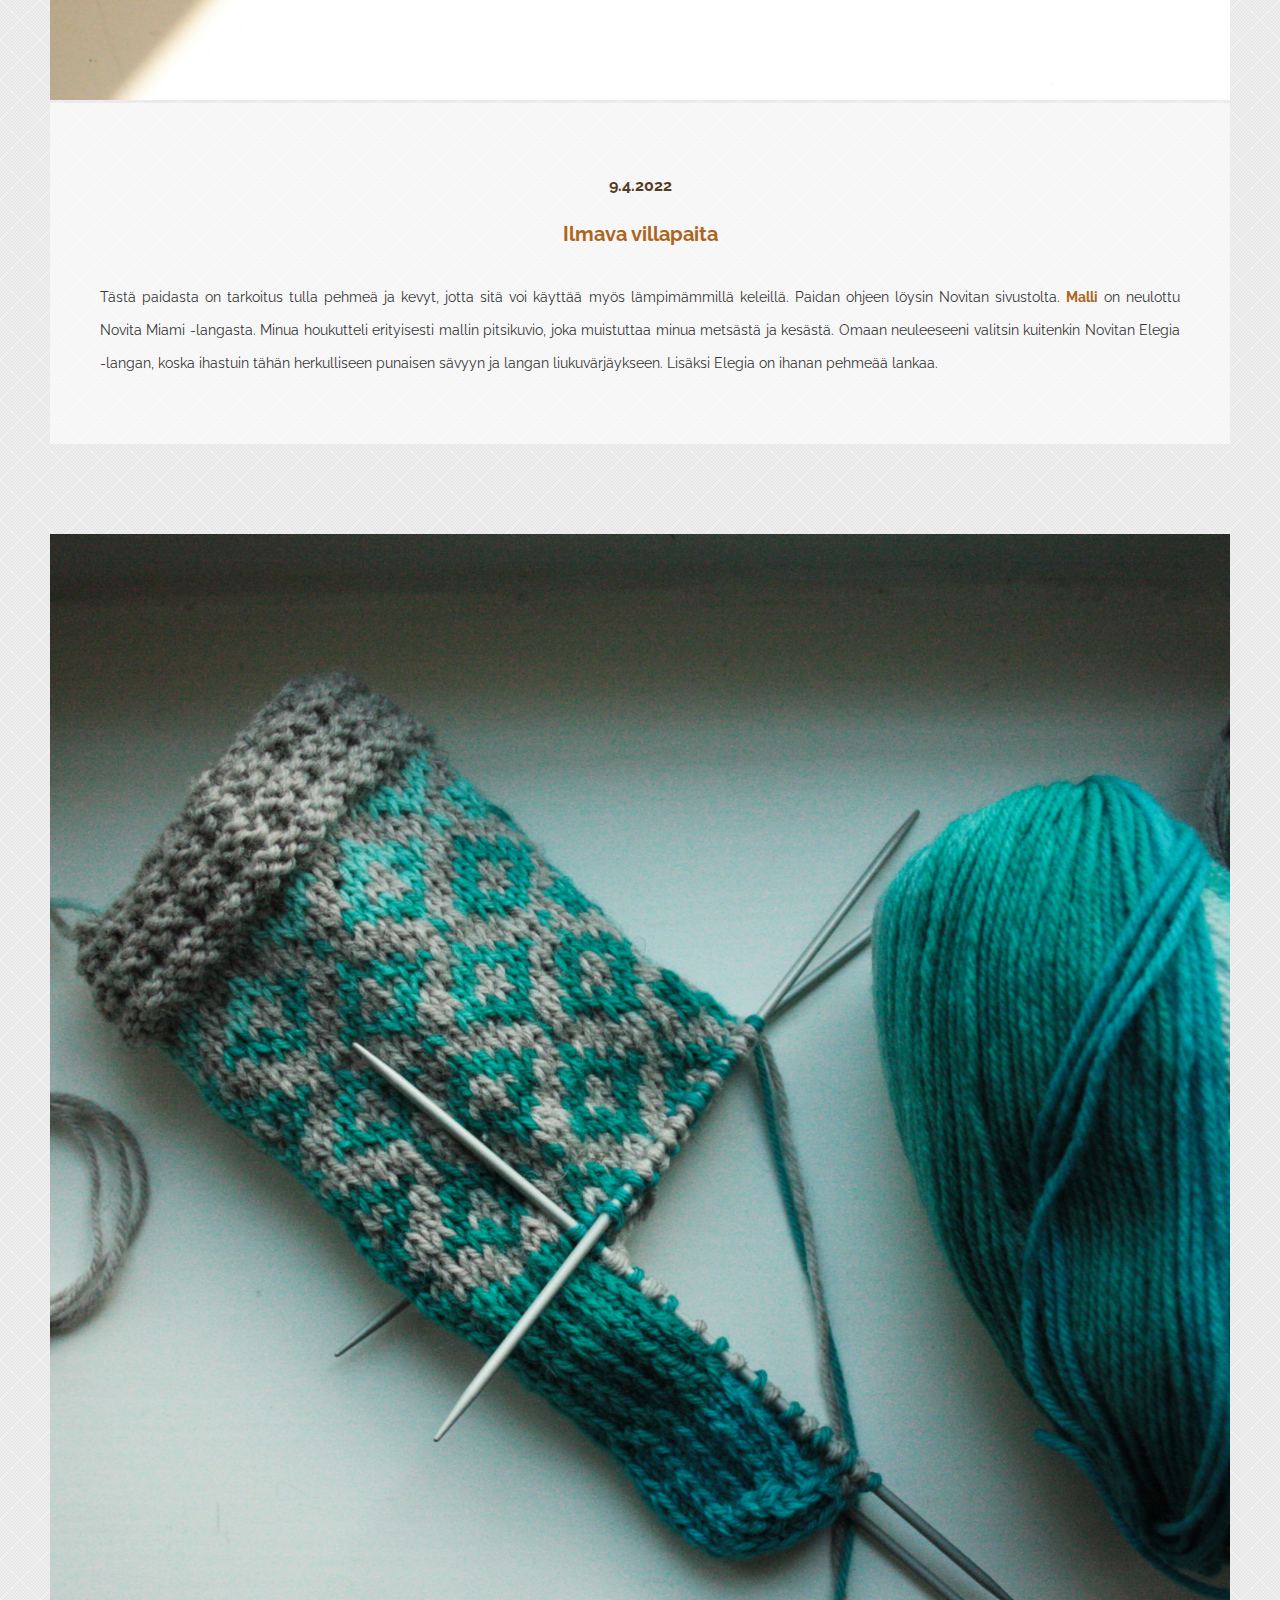
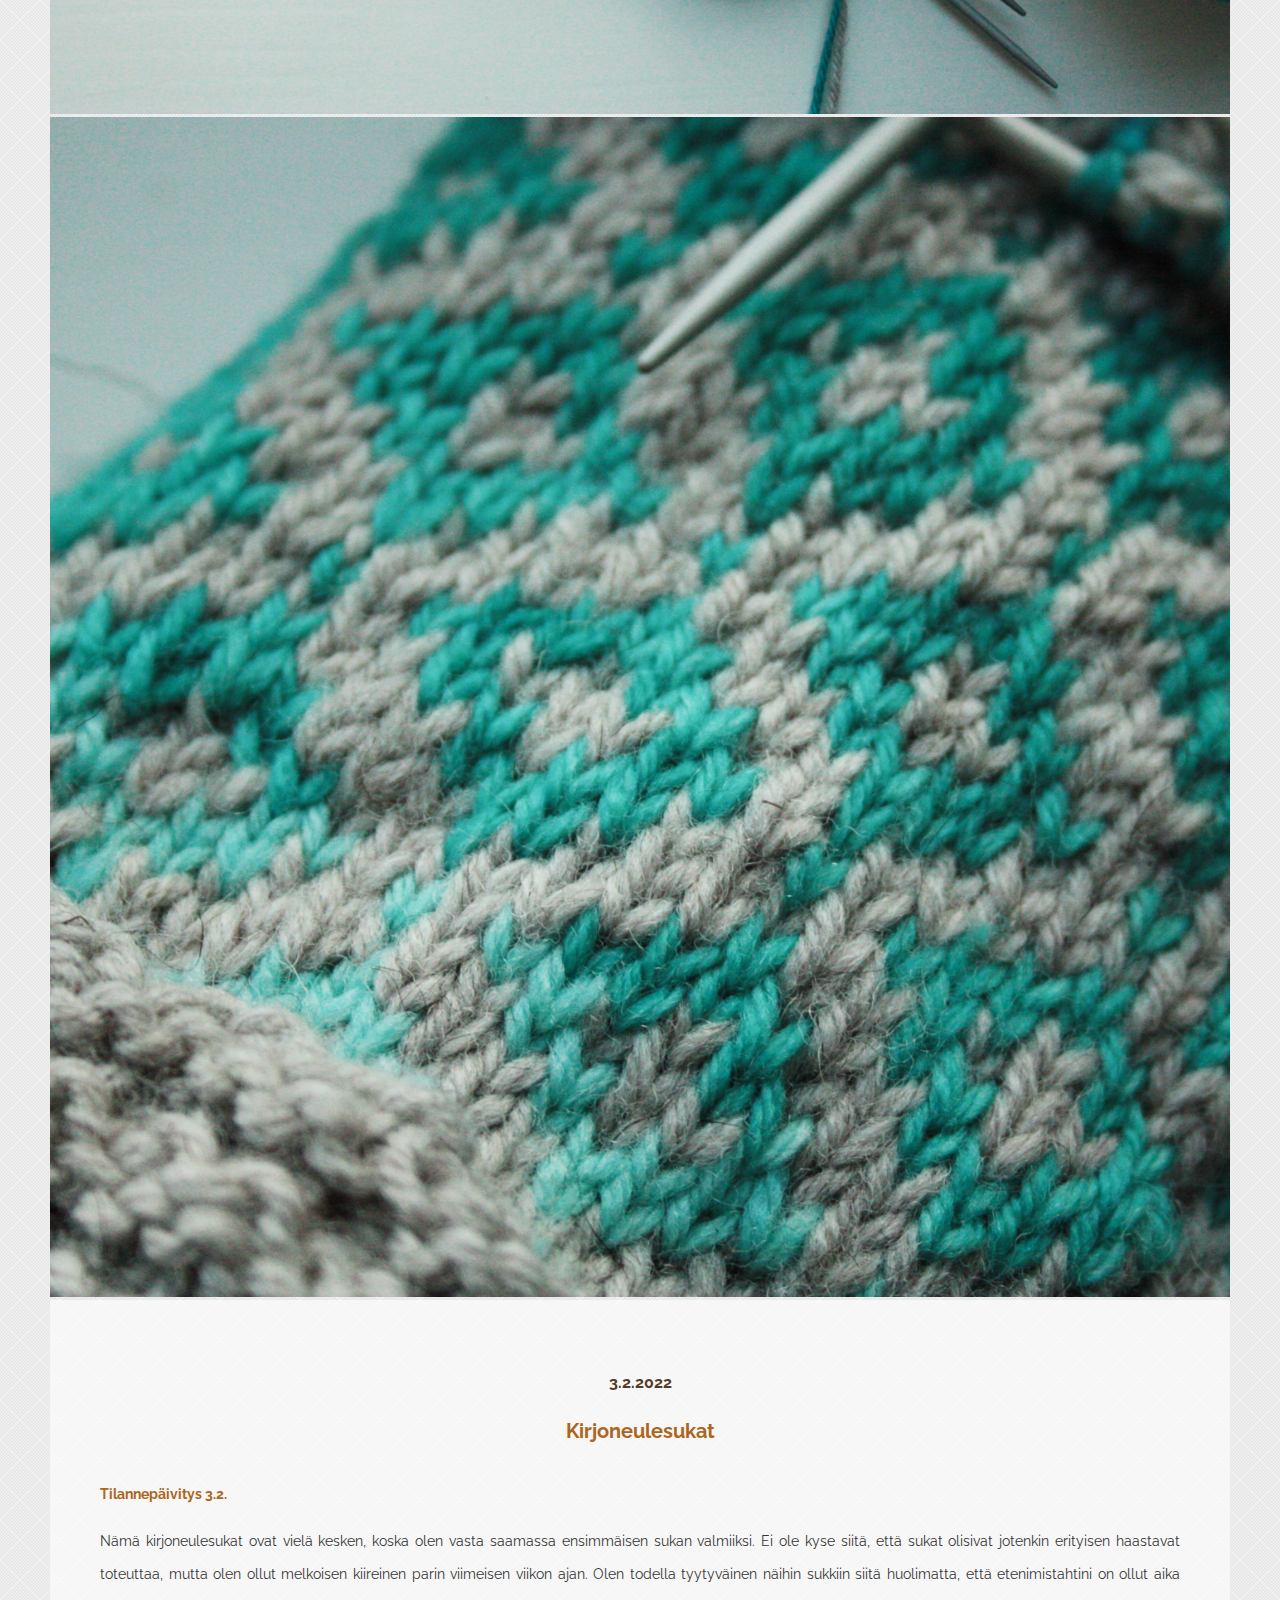
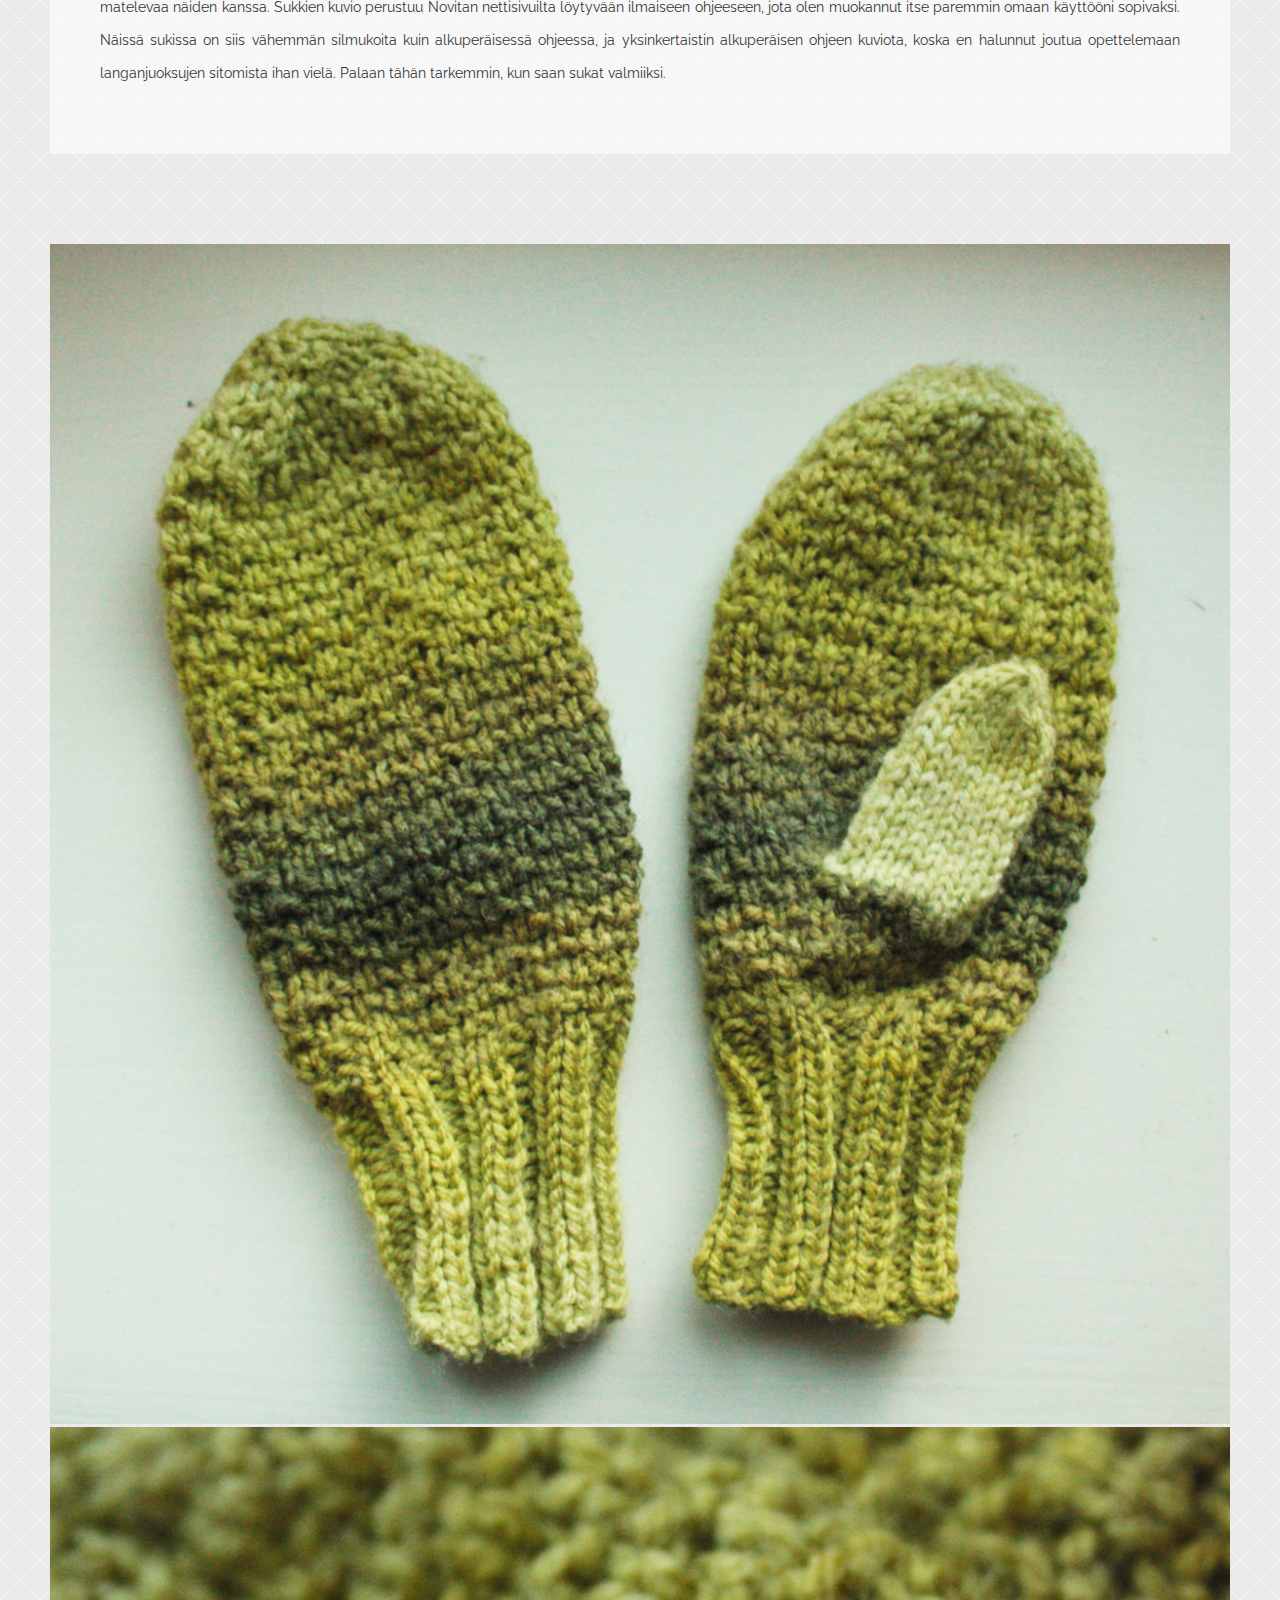
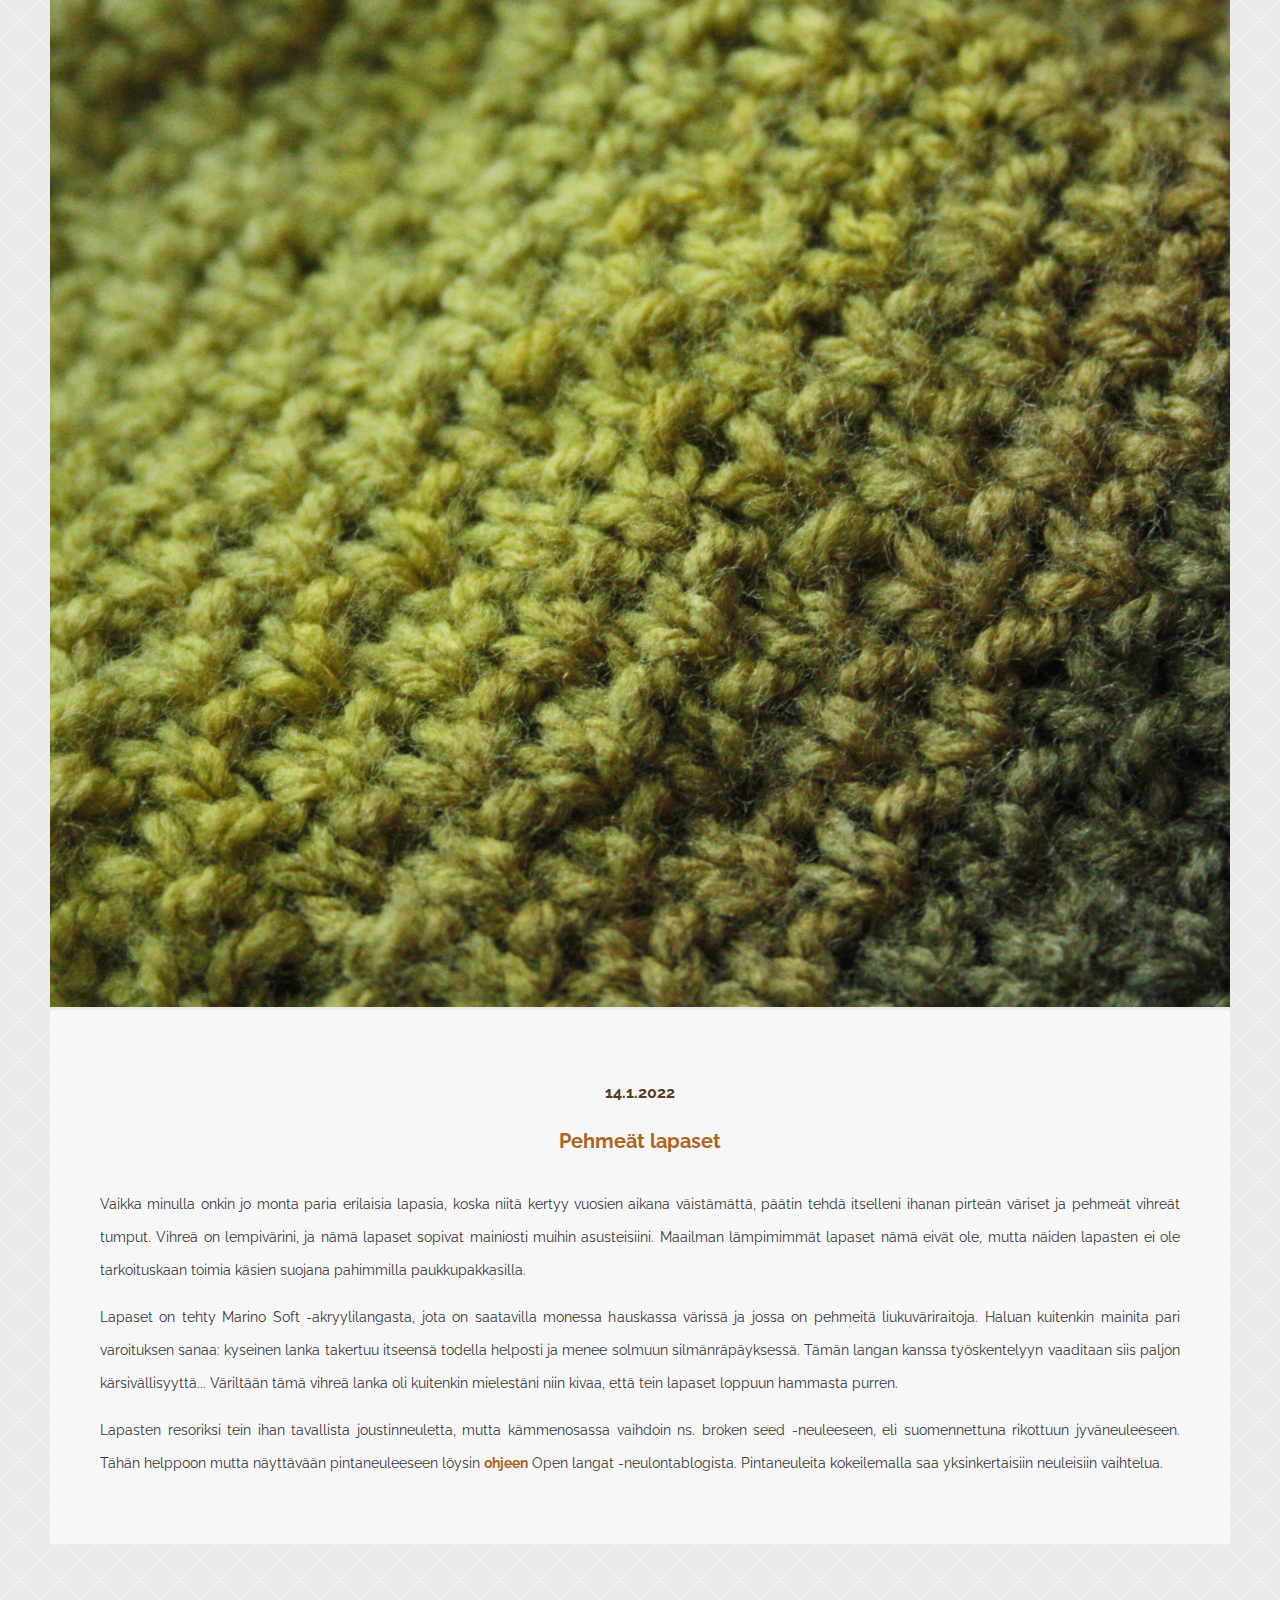
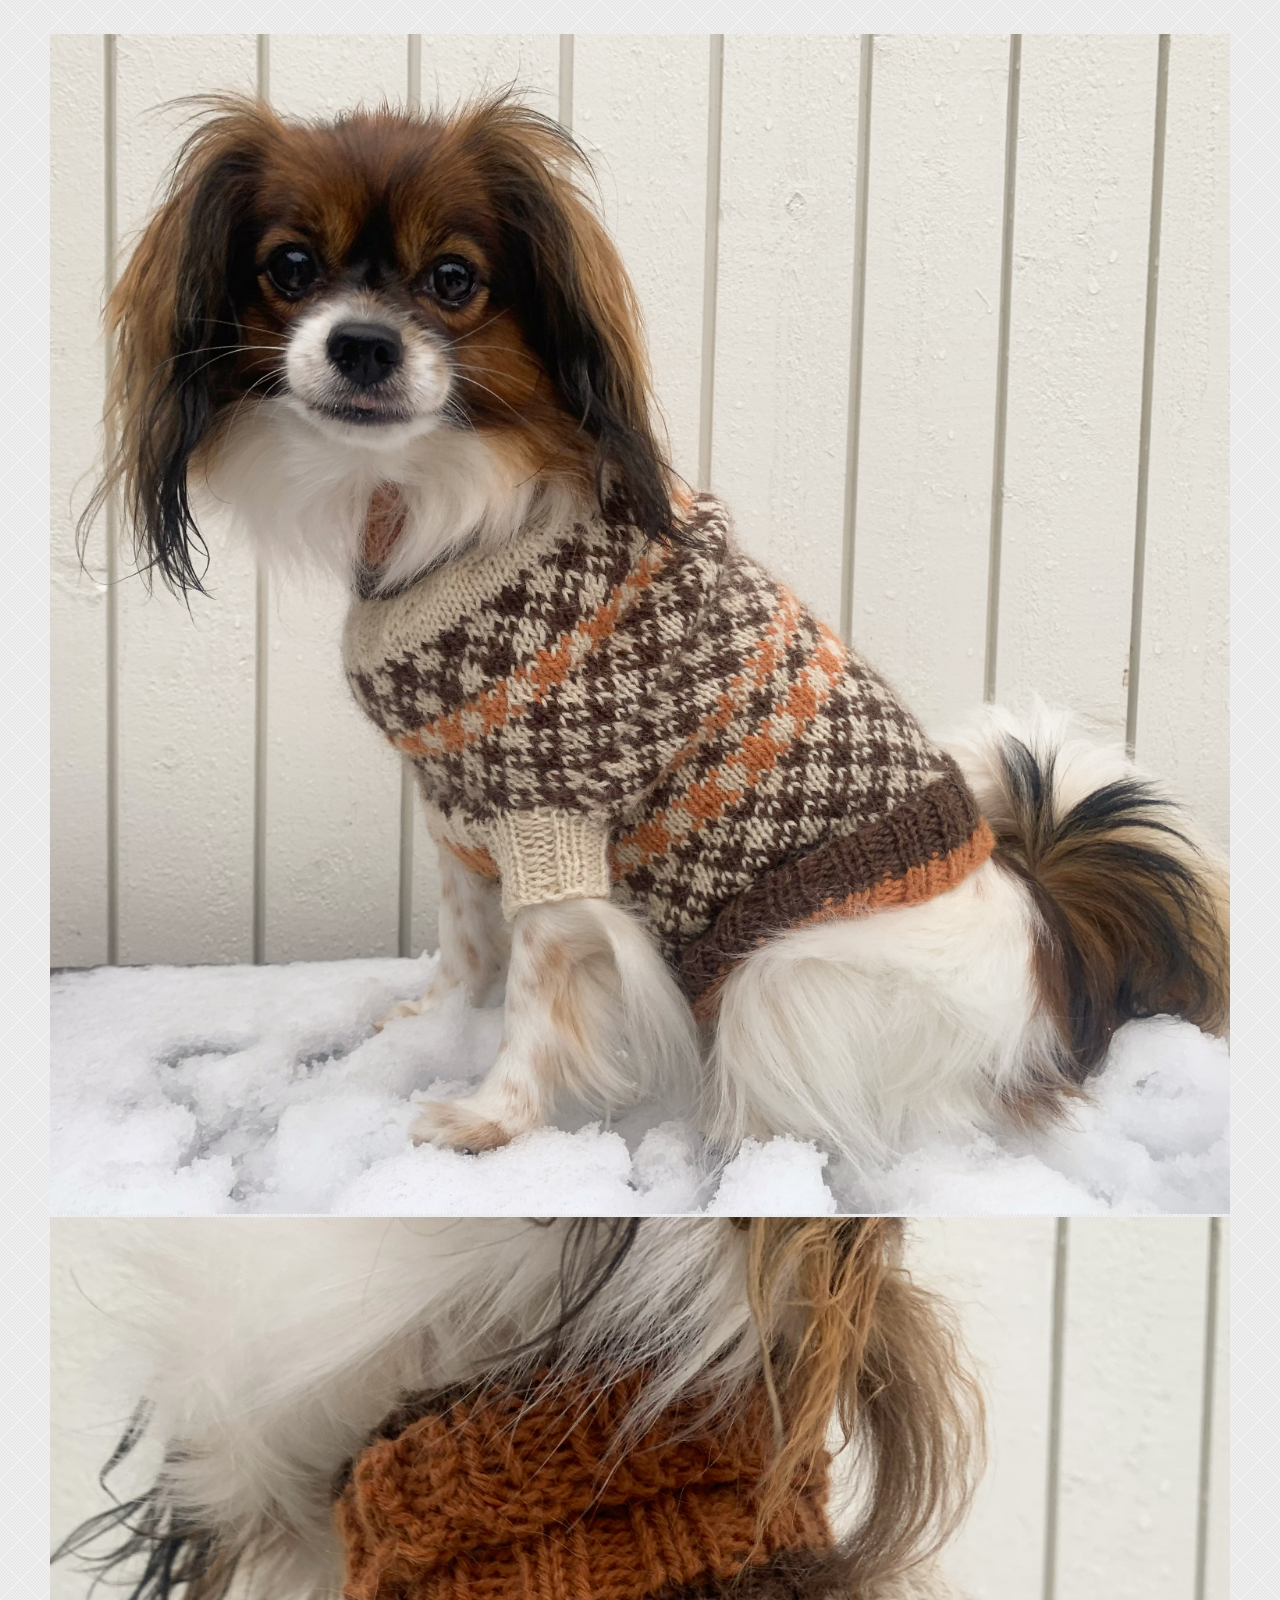
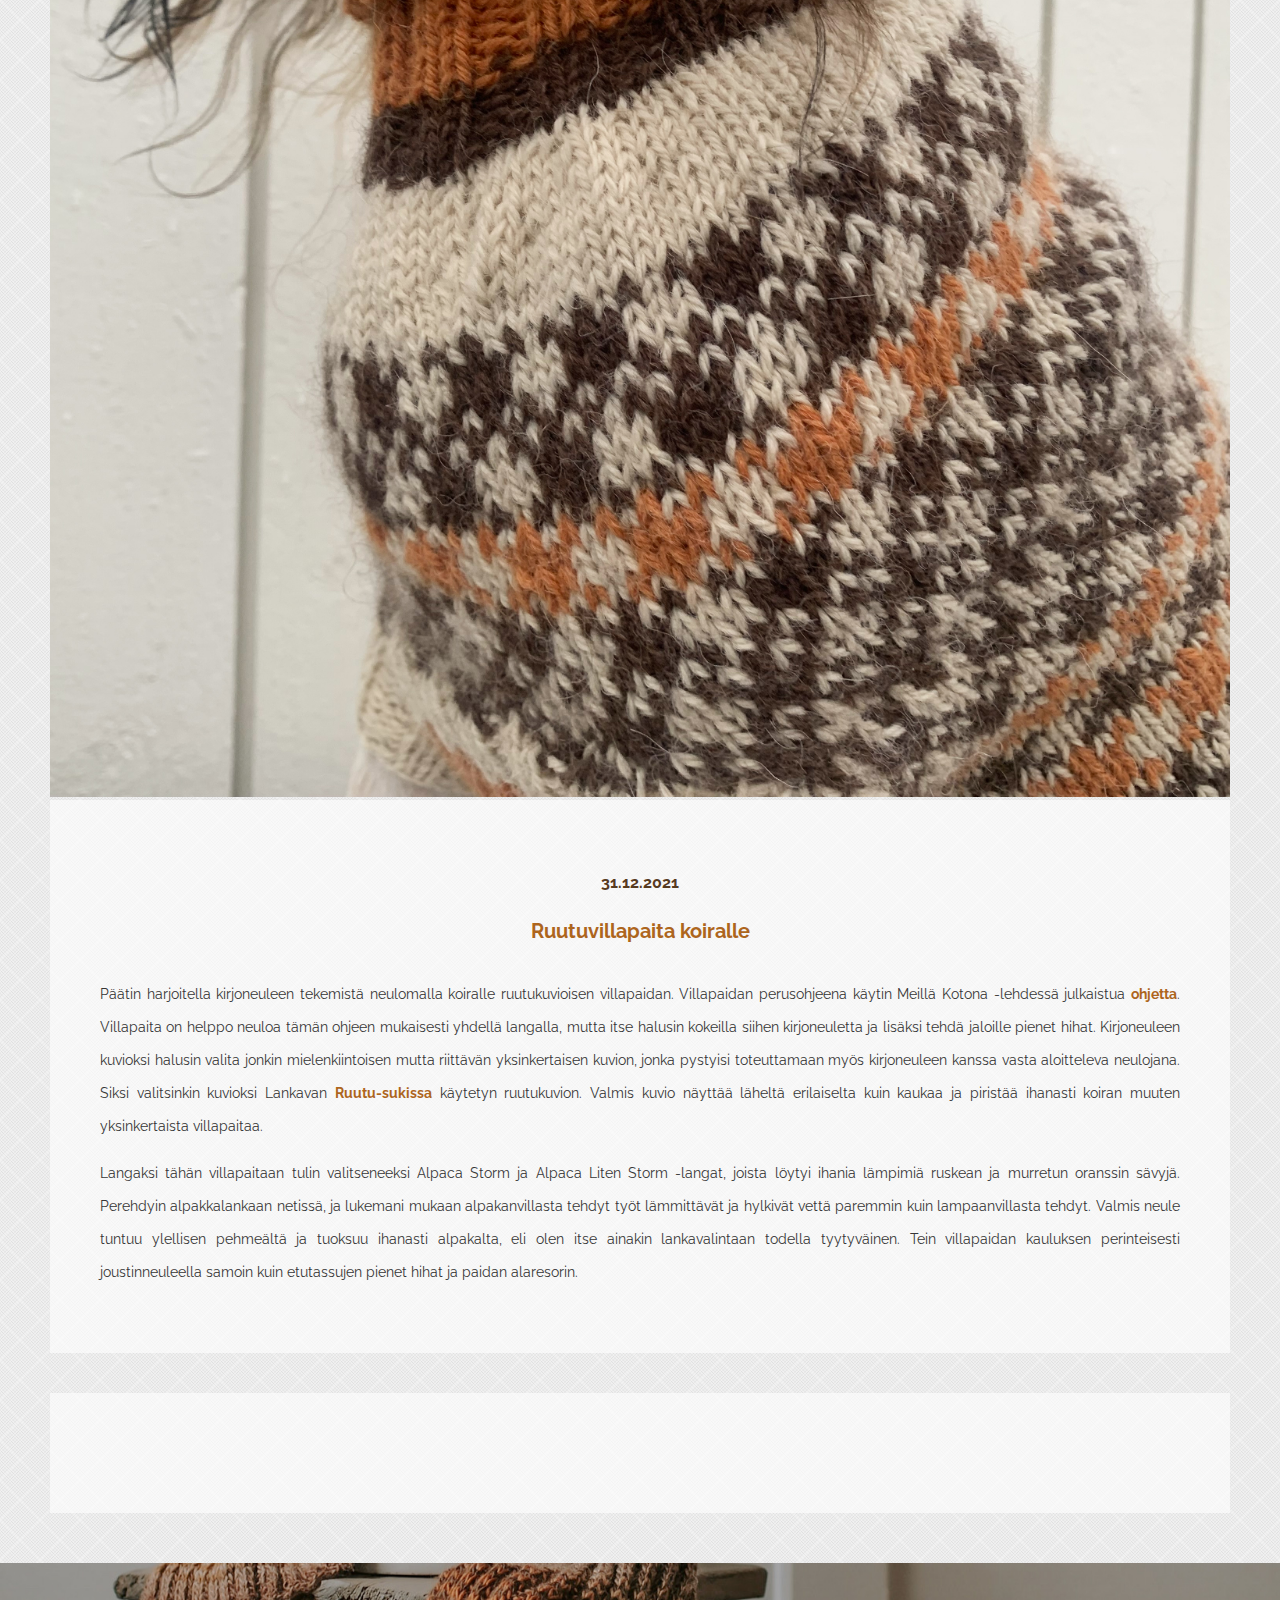
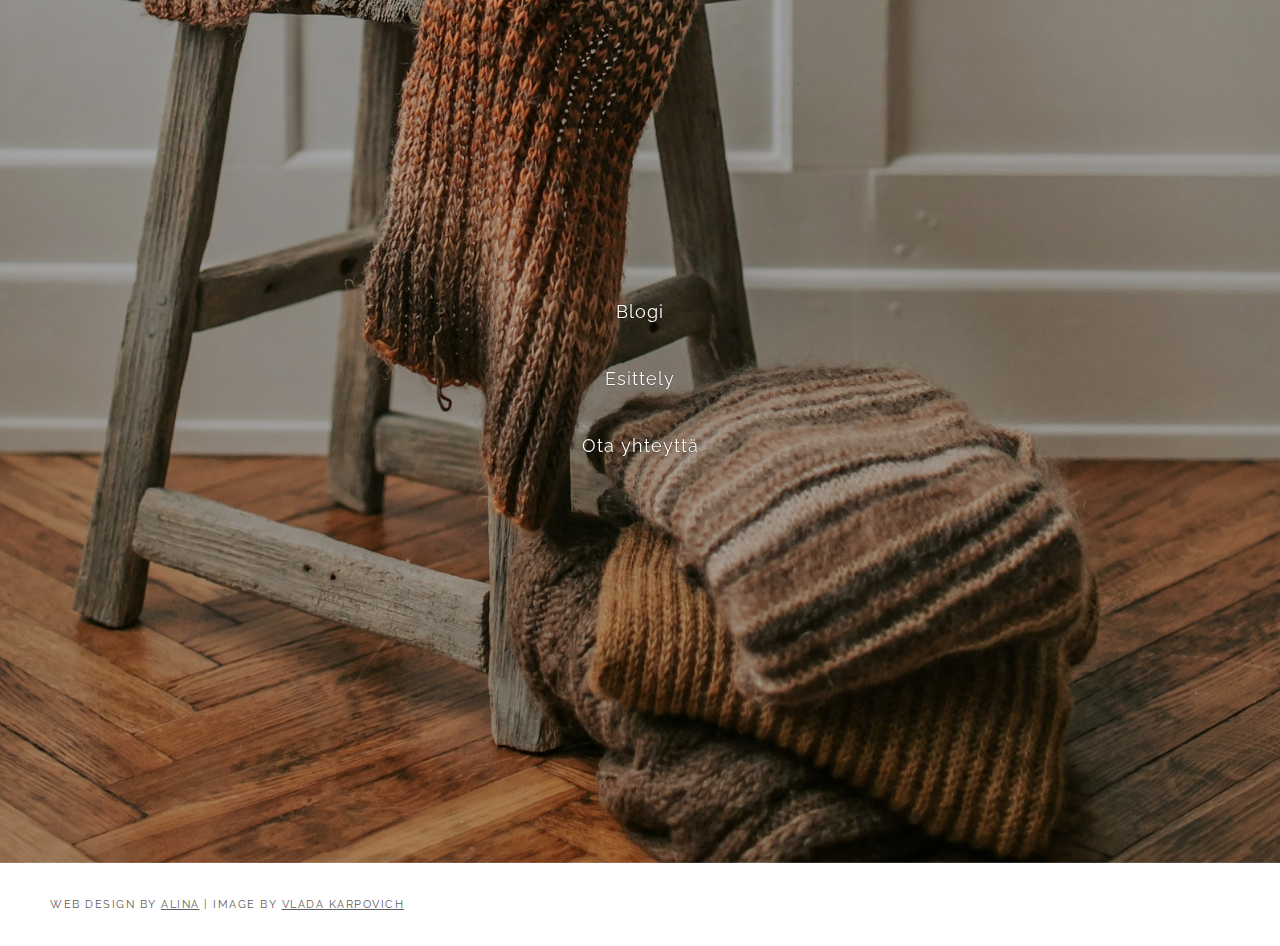
==== commit 08ad939e: "New design" ====
--- a/index.html
+++ b/index.html
@@ -41,6 +41,35 @@
                   <div class="content-section">
 
 
+                   <!--<div class="row pics">
+                      <div class="picbox col-md-6"><img src=""></div>
+                      <div class="picbox col-md-6"><img src=""></div>
+                  </div>-->
+                    <div class="contentbox">
+                      <h3>9.5.2022</h3>
+                      <h1>Twin Peaks -sukat</h1>
+  
+                      <p>Neuloin värikkäät Twin Peaks -sukat lahjaksi, joten sukat valmistuivat melkeinpä ennätysajassa. Suunnitteluvaiheessa tein taustatyötä 
+                        tutkimalla muiden tekemiä Twin Peaks -aiheisia sukkia, mutta en löytänyt mistään itseäni miellyttävää ohjekokonaisuutta. Päädyin siis 
+                        kehittämään oman uniikin sukkamallini hyödyntämällä piirroksissani muutamaa olemassa olevaa ohjetta. Päädyin siis ensimmäistä kertaa
+                        kokeilemaan silmukkapiirroksen tekemistä itsenäisesti, jotta sain sukista juuri haluamani näköiset.</p>
+
+                        <img src="pattern.png" width="200" style="float:right; margin-left: 20px; margin-top: 5px; border: 10px solid #e0dede;">
+                        
+                        <p>Tämän projektin aikana tuli opittua paljon, koska pelkkien piirrosten tekeminen vaatii keskittymistä ja hahmotuskykyä. Huomasin esimerkiksi 
+                          vasta ensimmäisen sukan aloitettuani, että en ollut piirroksissani onnistunut välttämään pitkiä langanjuoksuja kuten olin toivonut. 
+                          Ratkaisu tähän näennäiseen vastoinkäymiseen oli langanjuoksujen sitomisen opettelu, sillä en ole aiemmin kokeillut myöskään sitä. 
+                          Totesin kuitenkin, että langanjuoksujen sitominen ei ole lainkaan niin hankalaa kuin olin lukemani perusteella olettanut. 
+                          Tässä kirjoituksessa aion avata projektin kulkua ja käyttämääni ohjetta enemmän kuin aiemmissa kirjoituksissani. 
+                      </p>
+                    </div>
+
+
+                    <div class="row pics">
+                      <div class="picbox col-md-6"><img src="paita1.jpg"></div>
+                      <div class="picbox col-md-6"><img src="paita2.jpg"></div>
+                  </div>
+
                     <div class="contentbox">
 
                       <h3>9.4.2022</h3>
@@ -53,13 +82,13 @@
                       </p>
   
                     </div>
+
+
                     <div class="row pics">
-                        <div class="picbox col-md-6"><img src="paita1.jpg"></div>
-                        <div class="picbox col-md-6"><img src="paita2.jpg"></div>
-                    </div>
-
-                    <div class="contentbox">
-
+                      <div class="picbox col-md-6"><img src="sukka2.jpg"></div>
+                      <div class="picbox col-md-6"><img src="sukka1.jpg"></div>
+                  </div>
+                    <div class="contentbox">
                       <h3>3.2.2022</h3>
                       <h1>Kirjoneulesukat</h1>
   
@@ -73,14 +102,12 @@
                       </p>
   
                     </div>
+
                     <div class="row pics">
-                        <div class="picbox col-md-6"><img src="sukka2.jpg"></div>
-                        <div class="picbox col-md-6"><img src="sukka1.jpg"></div>
-                    </div>
-
-
-                    <div class="contentbox">
-
+                      <div class="picbox col-md-6"><img src="mitts1.jpg"></div>
+                      <div class="picbox col-md-6"><img src="mitts2.jpg"></div>
+                  </div>
+                    <div class="contentbox">
                     <h3>14.1.2022</h3>
                     <h1>Pehmeät lapaset</h1>
 
@@ -101,12 +128,11 @@
                     Pintaneuleita kokeilemalla saa yksinkertaisiin neuleisiin vaihtelua.</p>
 
                   </div>
+
                   <div class="row pics">
-                      <div class="picbox col-md-6"><img src="mitts1.jpg"></div>
-                      <div class="picbox col-md-6"><img src="mitts2.jpg"></div>
-                  </div>
-
-
+                    <div class="picbox col-md-6"><img src="dog1.jpg"></div>
+                    <div class="picbox col-md-6"><img src="dog2.jpg"></div>
+                </div>
                     <div class="contentbox">
                     <h3>31.12.2021</h3>
                     <h1>Ruutuvillapaita koiralle</h1>
@@ -126,26 +152,7 @@
                     joustinneuleella samoin kuin etutassujen pienet hihat ja paidan alaresorin.</p>
 
                   </div>
-                  <div class="row pics">
-                      <div class="picbox col-md-6"><img src="dog1.jpg"></div>
-                      <div class="picbox col-md-6"><img src="dog2.jpg"></div>
-                  </div>
-
-
-                  <!--<div class="contentbox new">
-                    <h3>20.12.2021</h3>
-                    <h1>Ensimmäiset kirjoneulesukkani</h1>
-                    Lorem ipsum dolor sit amet, omnes singulis ne eos. Salutatus honestatis ad pri, te pri adhuc
-                    feugait eloquentiam, vero iudicabit assueverit ut cum. At nec splendide maiestatis complectitur,
-                    viderer disputationi quo ad. Usu vidit apeirian at. Et eros invenire eos, pro mandamus intellegam
-                    ut. Veniam equidem consetetur vis no, eos odio deseruisse ne. Pro alii sint te, id his audiam
-                    nusquam. Dicit assentior dissentias ad pri, ius te civibus
-                    petentium elaboraret, nonumes suavitate euripidis at mel.
-                  </div>
-                  <div class="row pics">
-                      <div class="picbox col-md-6"><img src="green.jpg"></div>
-                      <div class="picbox col-md-6"><img src="greentwo.jpg"></div>
-                  </div>-->
+
 
             <div class="contentbox new">
             <div id="wrapper">
--- a/style.css
+++ b/style.css
@@ -14,7 +14,7 @@
   display: none;
 }
 .pics {
-  margin: 0px 0px 8vh 0px;
+  margin: 10vh 0px 0px 0px;
   padding: 0px;
 }
 .picbox {
@@ -65,11 +65,10 @@
   height: 100%;
   color: #4d4d4d;
   padding: 0px;
-
-	/* Position the items */
+	/* Position the items 
 	// &:nth-child(2) { top: 25%; }
 	// &:nth-child(3) { top: 50%; }
-	// &:nth-child(4) { top: 75%; }
+	// &:nth-child(4) { top: 75%; } */
 }
 .make-me-sticky {
   position: -webkit-sticky;
@@ -245,6 +244,24 @@
 }
 .mob {
   display: none;
+}
+#wrapper {
+  width: 100%;
+  color: #000;
+  margin: 20px auto;
+}
+.data-container {
+  margin-top: 20px;
+}
+.data-container ul {
+  padding: 0;
+  margin: 0;
+}
+.data-container li {
+  margin-bottom: 5px;
+  padding: 5px 10px;
+  background: #eee;
+  color: #666;
 }
 @media only screen and (max-width: 768px) {
 .mobile {
